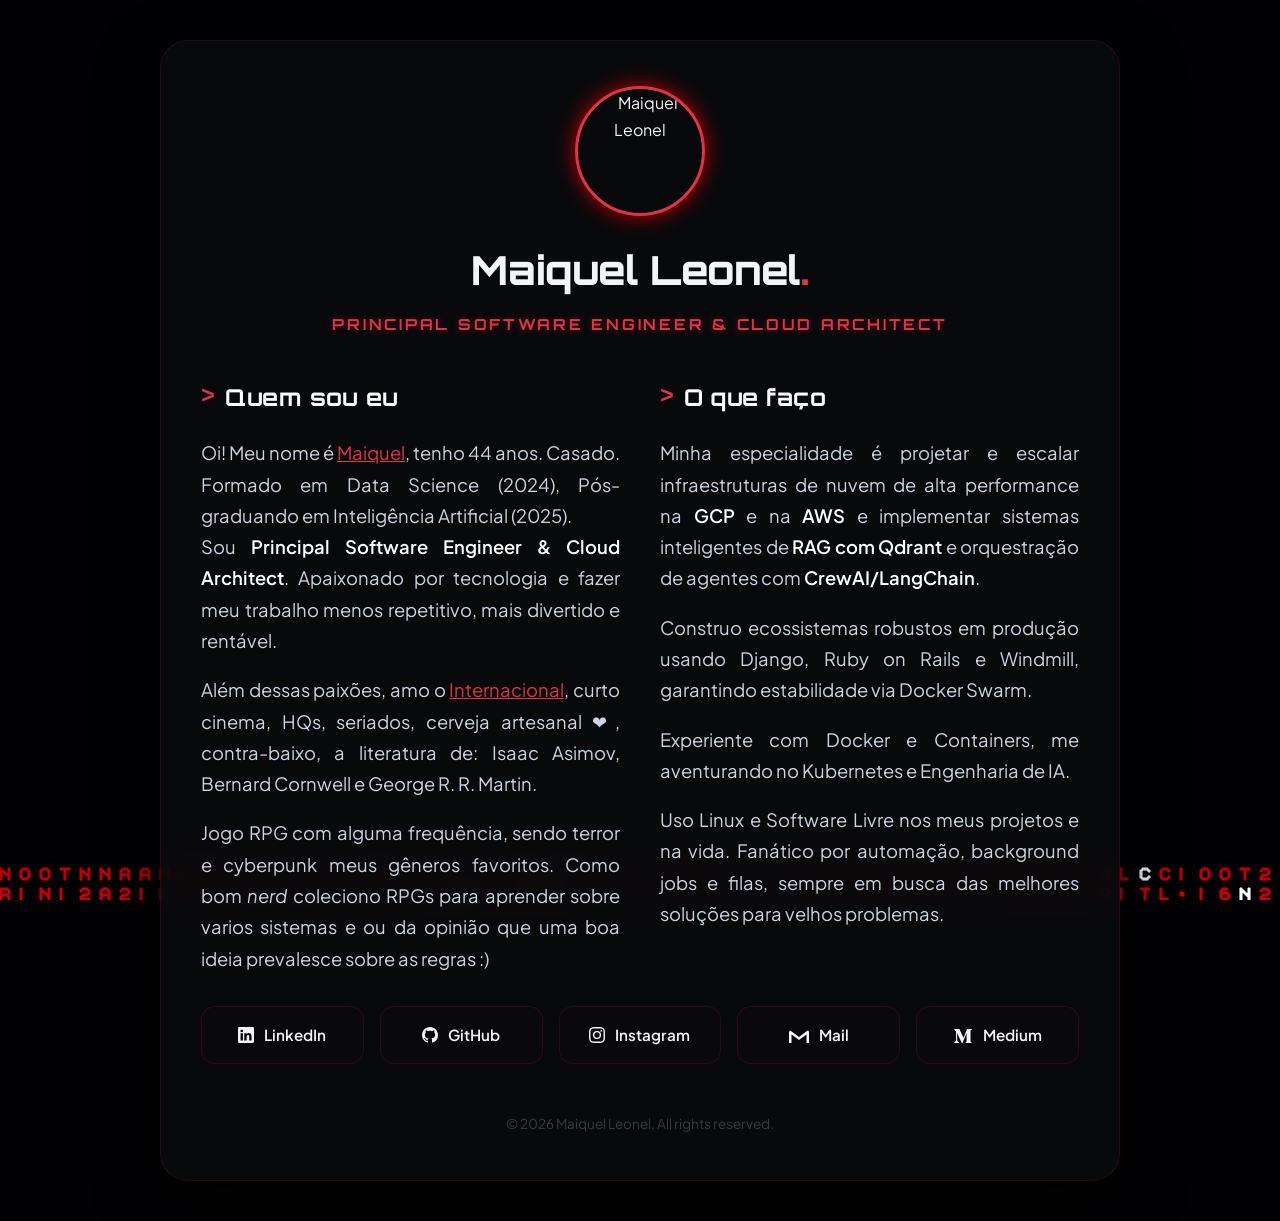
==== index.html @ c3e7a045 "fix mail link" ====
<!DOCTYPE html>
<html lang="pt-BR">
<head>
    <!-- Metatags e SEO Preservados -->
    <meta charset="UTF-8">
    <meta name="viewport" content="width=device-width, initial-scale=1.0">
    <meta name="description" content="Maiquel Leonel - Principal Software Engineer & Cloud Architect especializado em GCP, RAG, Qdrant e Sistemas Multiagentes.">
    <title>Maiquel Leonel | Principal Software Engineer & Cloud Architect</title>
    <!-- Google tag (gtag.js) -->
    <script
        async
        src="https://www.googletagmanager.com/gtag/js?id=G-4CQG5GQHGQ"
    ></script>
    <script>
        window.dataLayer = window.dataLayer || [];
        function gtag() {
            dataLayer.push(arguments);
        }
        gtag("js", new Date());
        gtag("config", "G-4CQG5GQHGQ");
    </script>
    <meta charset="UTF-8" />
    <meta http-equiv="X-UA-Compatible" content="ie=edge" />
    <meta http-equiv="cache-control" content="public, max-age=604800" />
    <meta meta-equiv="expires" content="Mon, 31 Dez 2019 23:50:01 GMT" />
    <meta name="viewport" content="width=device-width, initial-scale=1.0" />
    <meta name="msapplication-TileColor" content="#da532c" />
    <meta name="theme-color" content="#ffffff" />
    <meta name="Author" content="Maiquel Leonel" />
    <meta name="description" content="Engenharia de IA, Django, Python, Ruby on Rails, Postgres. Especializado em GCP, AWS, RAG, Qdrant e Sistemas Multiagentes" />
    <meta name="google-site-verification" content="jnc9hYXvS4KZFt-evHuY7a9IWyy79AT62lAK6qnXNYk" />
    <link rel="apple-touch-icon" href="apple-touch-icon-precomposed.png" />
    <link rel="icon" type="image/png" sizes="96x96" href="assets/favicon/android-chrome-96x96.png" />
    <link rel="icon" type="image/png" sizes="32x32" href="assets/favicon/favicon-32x32.png"/>
    <link rel="icon" type="image/png" sizes="16x16" href="assets/favicon/favicon-16x16.png" />
    <link rel="manifest" href="assets/favicon/site.webmanifest" />
    <link rel="mask-icon" href="assets/favicon/safari-pinned-tab.svg" color="#dd4433" />
    <title>Maiquel Leonel - Principal Engineer/Data scientist</title>
    <style>
        @import url('https://fonts.googleapis.com/css2?family=Bitcount+Prop+Single:wght@100..900&family=Orbitron:wght@400..900&family=Plus+Jakarta+Sans:ital,wght@0,200..800;1,200..800&display=swap');
        :root {
            --matrix-red: #dc3545;
            --matrix-red-glow: #C20103;
            --glass-bg: rgba(10, 11, 14, 0.85);
            --glass-border: rgba(225, 29, 72, 0.15);
            --text-primary: #f3f4f6;
            --text-secondary: #cbd5e1;
        }

        * {
            box-sizing: border-box;
            margin: 0;
            padding: 0;
        }

        body {
            background-color: #020204;
            color: var(--text-primary);
            font-family: 'Plus Jakarta Sans', sans-serif;
            line-height: 1.7;
            padding: 40px 20px;
            display: flex;
            justify-content: center;
            align-items: center;
            min-height: 100vh;
            overflow-x: hidden;
            position: relative;
        }

        #matrixCanvas {
            position: fixed;
            top: 0;
            left: 0;
            width: 100%;
            height: 100%;
            z-index: 1;
            pointer-events: none;
        }

        .profile-container {
            max-width: 960px;
            width: 100%;
            background: var(--glass-bg);
            backdrop-filter: blur(20px);
            -webkit-backdrop-filter: blur(20px);
            border: 1px solid var(--glass-border);
            padding: 45px 40px;
            border-radius: 28px;
            box-shadow: 0 24px 60px rgba(0, 0, 0, 0.7);
            z-index: 2;
            position: relative;
        }

        /* Cabeçalho do Perfil */
        .profile-header {
            display: flex;
            flex-direction: column;
            align-items: center;
            text-align: center;
            margin-bottom: 40px;
        }

        .profile-img {
            width: 130px;
            height: 130px;
            border-radius: 50%;
            object-fit: cover;
            border: 3px solid var(--matrix-red);
            box-shadow: 0 0 20px var(--matrix-red-glow);
            margin-bottom: 20px;
            transition: all 0.4s ease;
        }

        .profile-container:hover .profile-img {
            transform: scale(1.05);
            box-shadow: 0 0 30px var(--matrix-red);
        }

        h1 {
            font-family: 'Orbitron', sans-serif;
            font-size: 2.5rem;
            font-weight: 800;
            margin-bottom: 8px;
            letter-spacing: -0.01em;
        }

        h1::after {
            content: '.';
            color: var(--matrix-red);
        }

        a.text-danger { color: #dc3545;}
        a:hover { color: #C20103; }

        .subtitle {
            font-family: 'Orbitron', sans-serif;
            font-size: 0.95rem;
            color: var(--matrix-red);
            font-weight: 700;
            text-transform: uppercase;
            letter-spacing: 0.18em;
            text-shadow: 0 0 8px rgba(225, 29, 72, 0.4);
        }

        .content-grid {
            display: grid;
            grid-template-columns: 1fr 1fr;
            gap: 40px;
            margin-bottom: 20px;
        }

        .section-block {
            text-align: left;
        }

        h2 {
            font-family: 'Orbitron', sans-serif;
            font-size: 1.45rem;
            font-weight: 700;
            margin-bottom: 20px;
            color: #fff;
            display: flex;
            align-items: center;
            gap: 10px;
            letter-spacing: 0.02em;
        }

        h2::before {
            content: '>';
            color: var(--matrix-red);
            font-family: monospace;
            font-weight: bold;
        }

        .bio-text {
            color: var(--text-secondary);
            font-size: 1.15rem;
            text-align: justify;
            text-justify: inter-word;
            margin-bottom: 18px;
            font-weight: 400;
        }

        .bio-text:last-child {
            margin-bottom: 0;
        }

        .bio-text strong {
            color: #fff;
            font-weight: 600;
        }

        .links-container {
            display: flex;
            flex-wrap: wrap;
            gap: 16px;
            width: 100%;
            margin-top: 32px;
        }

        .link-card {
            display: flex;
            align-items: center;
            justify-content: center;
            gap: 10px;
            padding: 15px;
            background: rgba(10, 11, 14, 0.6);
            color: var(--text-primary);
            text-decoration: none;
            font-weight: 600;
            font-size: 0.95rem;
            border-radius: 14px;
            border: 1px solid var(--glass-border);
            transition: all 0.3s ease;
            flex: 1 1 calc(15% - 12px);
            max-width: calc(25% - 12px);
        }

        .link-card i {
            font-size: 1.1rem;
            transition: transform 0.2s ease;
        }

        .link-card:hover i {
            transform: scale(1.15);
        }

        .link-card:hover {
            border-color: var(--matrix-red);
            background: rgba(225, 29, 72, 0.08);
            box-shadow: 0 0 20px rgba(225, 29, 72, 0.2);
            transform: translateY(-2px);
        }

        footer {
            margin-top: 48px;
            font-size: 0.85rem;
            color: rgba(255, 255, 255, 0.2);
            text-align: center;
        }

        @media (max-width: 768px) {
            body {
                padding: 30px 15px;
            }
            .profile-container {
                padding: 35px 20px;
            }
            .content-grid {
                grid-template-columns: 1fr;
                gap: 30px;
            }
            h1 {
                font-size: 2rem;
            }
        }
    </style>
</head>
<body>

<canvas id="matrixCanvas"></canvas>

<div class="profile-container">

    <header class="profile-header">
        <img src="https://avatars2.githubusercontent.com/u/183268?s=140&v=4" alt="Maiquel Leonel" class="profile-img">
        <h1>Maiquel Leonel</h1>
        <div class="subtitle">Principal Software Engineer & Cloud Architect</div>
    </header>

    <!-- WRAPPER DAS DUAS COLUNAS -->
    <div class="content-grid">

        <!-- COLUNA 1: QUEM SOU EU -->
        <section class="section-block">
            <h2>Quem sou eu</h2>
            <p class="bio-text">
                Oi! Meu nome é
                <a href="http://www.linkedin.com/in/maiquelleonel" class="text-danger _linkedin" target="_blank">Maiquel</a>,
                tenho <span id="age"></span> anos. Casado. Formado em Data
                Science (2024), Pós-graduando em Inteligência Artificial
                (2025). <br />
                Sou <strong>Principal Software Engineer & Cloud Architect</strong>.
                Apaixonado por tecnologia e fazer meu trabalho menos repetitivo, mais divertido e rentável.
            </p>
            <p class="bio-text">Além dessas paixões, amo o
                <a href="http://www.internacional.com.br/" class="text-danger" target="_blank">Internacional</a>,
                curto cinema, HQs, seriados, cerveja artesanal &#10084;, contra-baixo, a literatura de: Isaac Asimov,
                Bernard Cornwell e George R. R. Martin.
            </p>
            <p class="bio-text">Jogo RPG com alguma frequência, sendo terror e cyberpunk meus gêneros favoritos.
                Como bom <em>nerd</em> coleciono RPGs para aprender sobre varios sistemas e ou da opinião que uma boa ideia prevalesce sobre as regras :)
            </p>
        </section>

        <!-- COLUNA 2: O QUE FAÇO -->
        <section class="section-block">
            <h2>O que faço</h2>
            <p class="bio-text">
                Minha especialidade é projetar e escalar infraestruturas de nuvem de alta performance
                na <strong>GCP</strong> e na <strong>AWS</strong> e implementar sistemas inteligentes
                de <strong>RAG com Qdrant</strong> e orquestração de agentes com <strong>CrewAI/LangChain</strong>.
            </p>
            <p class="bio-text">
                Construo ecossistemas robustos em produção usando Django, Ruby on Rails e Windmill,
                garantindo estabilidade via Docker Swarm.
            </p>
            <p class="bio-text">
                Experiente com Docker e Containers, me aventurando no
                Kubernetes e Engenharia de IA.
            </p>
            <p class="bio-text">
                Uso Linux e Software Livre nos meus projetos e na vida.
                Fanático por automação, background jobs e filas, sempre
                em busca das melhores soluções para velhos problemas.
            </p>
        </section>

    </div>

    <!-- Links de Contato -->
    <nav class="links-container">
        <a href="https://linkedin.com/in/maiquellonel" target="_blank" class="link-card">
            <svg xmlns="http://www.w3.org/2000/svg" width="16" height="16" fill="currentColor" class="bi bi-linkedin" viewBox="0 0 16 16">
              <path d="M0 1.146C0 .513.526 0 1.175 0h13.65C15.474 0 16 .513 16 1.146v13.708c0 .633-.526 1.146-1.175 1.146H1.175C.526 16 0 15.487 0 14.854zm4.943 12.248V6.169H2.542v7.225zm-1.2-8.212c.837 0 1.358-.554 1.358-1.248-.015-.709-.52-1.248-1.342-1.248S2.4 3.226 2.4 3.934c0 .694.521 1.248 1.327 1.248zm4.908 8.212V9.359c0-.216.016-.432.08-.586.173-.431.568-.878 1.232-.878.869 0 1.216.662 1.216 1.634v3.865h2.401V9.25c0-2.22-1.184-3.252-2.764-3.252-1.274 0-1.845.7-2.165 1.193v.025h-.016l.016-.025V6.169h-2.4c.03.678 0 7.225 0 7.225z"/>
            </svg> LinkedIn
        </a>
        <a href="https://github.com/maiquelleonel" target="_blank" class="link-card">
            <svg xmlns="http://www.w3.org/2000/svg" width="16" height="16" fill="currentColor" class="bi bi-github" viewBox="0 0 16 16">
              <path d="M8 0C3.58 0 0 3.58 0 8c0 3.54 2.29 6.53 5.47 7.59.4.07.55-.17.55-.38 0-.19-.01-.82-.01-1.49-2.01.37-2.53-.49-2.69-.94-.09-.23-.48-.94-.82-1.13-.28-.15-.68-.52-.01-.53.63-.01 1.08.58 1.23.82.72 1.21 1.87.87 2.33.66.07-.52.28-.87.51-1.07-1.78-.2-3.64-.89-3.64-3.95 0-.87.31-1.59.82-2.15-.08-.2-.36-1.02.08-2.12 0 0 .67-.21 2.2.82.64-.18 1.32-.27 2-.27s1.36.09 2 .27c1.53-1.04 2.2-.82 2.2-.82.44 1.1.16 1.92.08 2.12.51.56.82 1.27.82 2.15 0 3.07-1.87 3.75-3.65 3.95.29.25.54.73.54 1.48 0 1.07-.01 1.93-.01 2.2 0 .21.15.46.55.38A8.01 8.01 0 0 0 16 8c0-4.42-3.58-8-8-8"/>
            </svg> GitHub
        </a>
        <a href="https://instagram.com/__hagrid__" class="link-card">
            <svg xmlns="http://www.w3.org/2000/svg" width="16" height="16" fill="currentColor" class="bi bi-instagram" viewBox="0 0 16 16">
                <path d="M8 0C5.829 0 5.556.01 4.703.048 3.85.088 3.269.222 2.76.42a3.9 3.9 0 0 0-1.417.923A3.9 3.9 0 0 0 .42 2.76C.222 3.268.087 3.85.048 4.7.01 5.555 0 5.827 0 8.001c0 2.172.01 2.444.048 3.297.04.852.174 1.433.372 1.942.205.526.478.972.923 1.417.444.445.89.719 1.416.923.51.198 1.09.333 1.942.372C5.555 15.99 5.827 16 8 16s2.444-.01 3.298-.048c.851-.04 1.434-.174 1.943-.372a3.9 3.9 0 0 0 1.416-.923c.445-.445.718-.891.923-1.417.197-.509.332-1.09.372-1.942C15.99 10.445 16 10.173 16 8s-.01-2.445-.048-3.299c-.04-.851-.175-1.433-.372-1.941a3.9 3.9 0 0 0-.923-1.417A3.9 3.9 0 0 0 13.24.42c-.51-.198-1.092-.333-1.943-.372C10.443.01 10.172 0 7.998 0zm-.717 1.442h.718c2.136 0 2.389.007 3.232.046.78.035 1.204.166 1.486.275.373.145.64.319.92.599s.453.546.598.92c.11.281.24.705.275 1.485.039.843.047 1.096.047 3.231s-.008 2.389-.047 3.232c-.035.78-.166 1.203-.275 1.485a2.5 2.5 0 0 1-.599.919c-.28.28-.546.453-.92.598-.28.11-.704.24-1.485.276-.843.038-1.096.047-3.232.047s-2.39-.009-3.233-.047c-.78-.036-1.203-.166-1.485-.276a2.5 2.5 0 0 1-.92-.598 2.5 2.5 0 0 1-.6-.92c-.109-.281-.24-.705-.275-1.485-.038-.843-.046-1.096-.046-3.233s.008-2.388.046-3.231c.036-.78.166-1.204.276-1.486.145-.373.319-.64.599-.92s.546-.453.92-.598c.282-.11.705-.24 1.485-.276.738-.034 1.024-.044 2.515-.045zm4.988 1.328a.96.96 0 1 0 0 1.92.96.96 0 0 0 0-1.92m-4.27 1.122a4.109 4.109 0 1 0 0 8.217 4.109 4.109 0 0 0 0-8.217m0 1.441a2.667 2.667 0 1 1 0 5.334 2.667 2.667 0 0 1 0-5.334"/>
            </svg> Instagram
        </a>
        <a href="mailto:maiquel(at)maiquelleonel.com" class="link-card">
            <svg xmlns="http://www.w3.org/2000/svg" width="20" height="16" fill="currentColor" class="bi bi-envelope-fill" viewBox="0 0 24 16">
                <path d="M24 4.5v15c0 .85-.65 1.5-1.5 1.5H21V7.387l-9 6.463-9-6.463V21H1.5C.649 21 0 20.35 0 19.5v-15c0-.425.162-.8.431-1.068C.7 3.16 1.076 3 1.5 3H2l10 7.25L22 3h.5c.425 0 .8.162 1.069.432.27.268.431.643.431 1.068z" />
            </svg> Mail
        </a>
        <a href="https://medium.com/@maiquelleonel/" class="link-card">
            <svg xmlns="http://www.w3.org/2000/svg" width="20" height="16" fill="currentColor" class="bi bi-medium" viewBox="0 0 24 21">
                <path
                    d="M2.846 6.36c.03-.295-.083-.586-.303-.784l-2.24-2.7v-.403H7.26l5.378 11.795 4.728-11.795H24v.403l-1.917 1.837c-.165.126-.247.333-.213.538v13.5c-.034.204.048.41.213.537l1.87 1.837v.403h-9.41v-.403l1.937-1.882c.19-.19.19-.246.19-.538V7.794l-5.39 13.688h-.727L4.278 7.794v9.174c-.052.386.076.774.347 1.053l2.52 3.06v.402H0v-.403l2.52-3.06c.27-.278.39-.67.326-1.052V6.36z"
                />
            </svg> Medium
        </a>

        <!-- a href="#" class="link-card" class="link-card">
            <svg xmlns="http://www.w3.org/2000/svg" width="16" height="16" fill="currentColor" class="bi bi-whatsapp" viewBox="0 0 16 16">
            <path d="M13.601 2.326A7.85 7.85 0 0 0 7.994 0C3.627 0 .068 3.558.064 7.926c0 1.399.366 2.76 1.057 3.965L0 16l4.204-1.102a7.9 7.9 0 0 0 3.79.965h.004c4.368 0 7.926-3.558 7.93-7.93A7.9 7.9 0 0 0 13.6 2.326zM7.994 14.521a6.6 6.6 0 0 1-3.356-.92l-.24-.144-2.494.654.666-2.433-.156-.251a6.56 6.56 0 0 1-1.007-3.505c0-3.626 2.957-6.584 6.591-6.584a6.56 6.56 0 0 1 4.66 1.931 6.56 6.56 0 0 1 1.928 4.66c-.004 3.639-2.961 6.592-6.592 6.592m3.615-4.934c-.197-.099-1.17-.578-1.353-.646-.182-.065-.315-.099-.445.099-.133.197-.513.646-.627.775-.114.133-.232.148-.43.05-.197-.1-.836-.308-1.592-.985-.59-.525-.985-1.175-1.103-1.372-.114-.198-.011-.304.088-.403.087-.088.197-.232.296-.346.1-.114.133-.198.198-.33.065-.134.034-.248-.015-.347-.05-.099-.445-1.076-.612-1.47-.16-.389-.323-.335-.445-.34-.114-.007-.247-.007-.38-.007a.73.73 0 0 0-.529.247c-.182.198-.691.677-.691 1.654s.71 1.916.81 2.049c.098.133 1.394 2.132 3.383 2.992.47.205.84.326 1.129.418.475.152.904.129 1.246.08.38-.058 1.171-.48 1.338-.943.164-.464.164-.86.114-.943-.049-.084-.182-.133-.38-.232"/>
            </svg>
        </a -->
    </nav>

    <footer>
        © 2026 Maiquel Leonel. All rights reserved.
    </footer>
</div>
<script type="text/javascript">
    (function () {
        var a = document.getElementById("age"),
            b = new Date("1982-11-21"),
            n = new Date(),
            c_age = n.getFullYear() - b.getFullYear();
        a.innerText =
            n.getMonth() >= b.getMonth() && n.getDay() >= b.getDay()
                ? c_age
                : --c_age;
    })();
</script>
<script>
    const canvas = document.getElementById('matrixCanvas');
    const ctx = canvas.getContext('2d');

    function resize() {
        canvas.width = window.innerWidth;
        canvas.height = window.innerHeight;
    }
    window.addEventListener('resize', resize);
    resize();

    const matrixChars = "INTERNACIONAL·2006".split("")
    const fontSize = 20;
    const columns = Math.floor(canvas.width / fontSize);
    const rainDrops = Array(columns).fill(1);

    function drawMatrix() {
        ctx.fillStyle = "rgba(2, 2, 4, 0.05)";
        ctx.fillRect(0, 0, canvas.width, canvas.height);

        ctx.font = `bold ${fontSize}px 'Bitcount Prop Single', monospace` ;

        for (let i = 0; i < rainDrops.length; i++) {
            const char = matrixChars[Math.floor(Math.random() * matrixChars.length)];
            const x = i * fontSize;
            const y = rainDrops[i] * fontSize;

            if (Math.random() > 0.98) {
                ctx.fillStyle = "#fff";
            } else {
                ctx.fillStyle = "#C20103";
            }

            ctx.fillText(char, x, y);

            if (y > canvas.height && Math.random() > 0.975) {
                rainDrops[i] = 0;
            }
            rainDrops[i]++;
        }
    }

    setInterval(drawMatrix, 30);
</script>
</body>
</html>
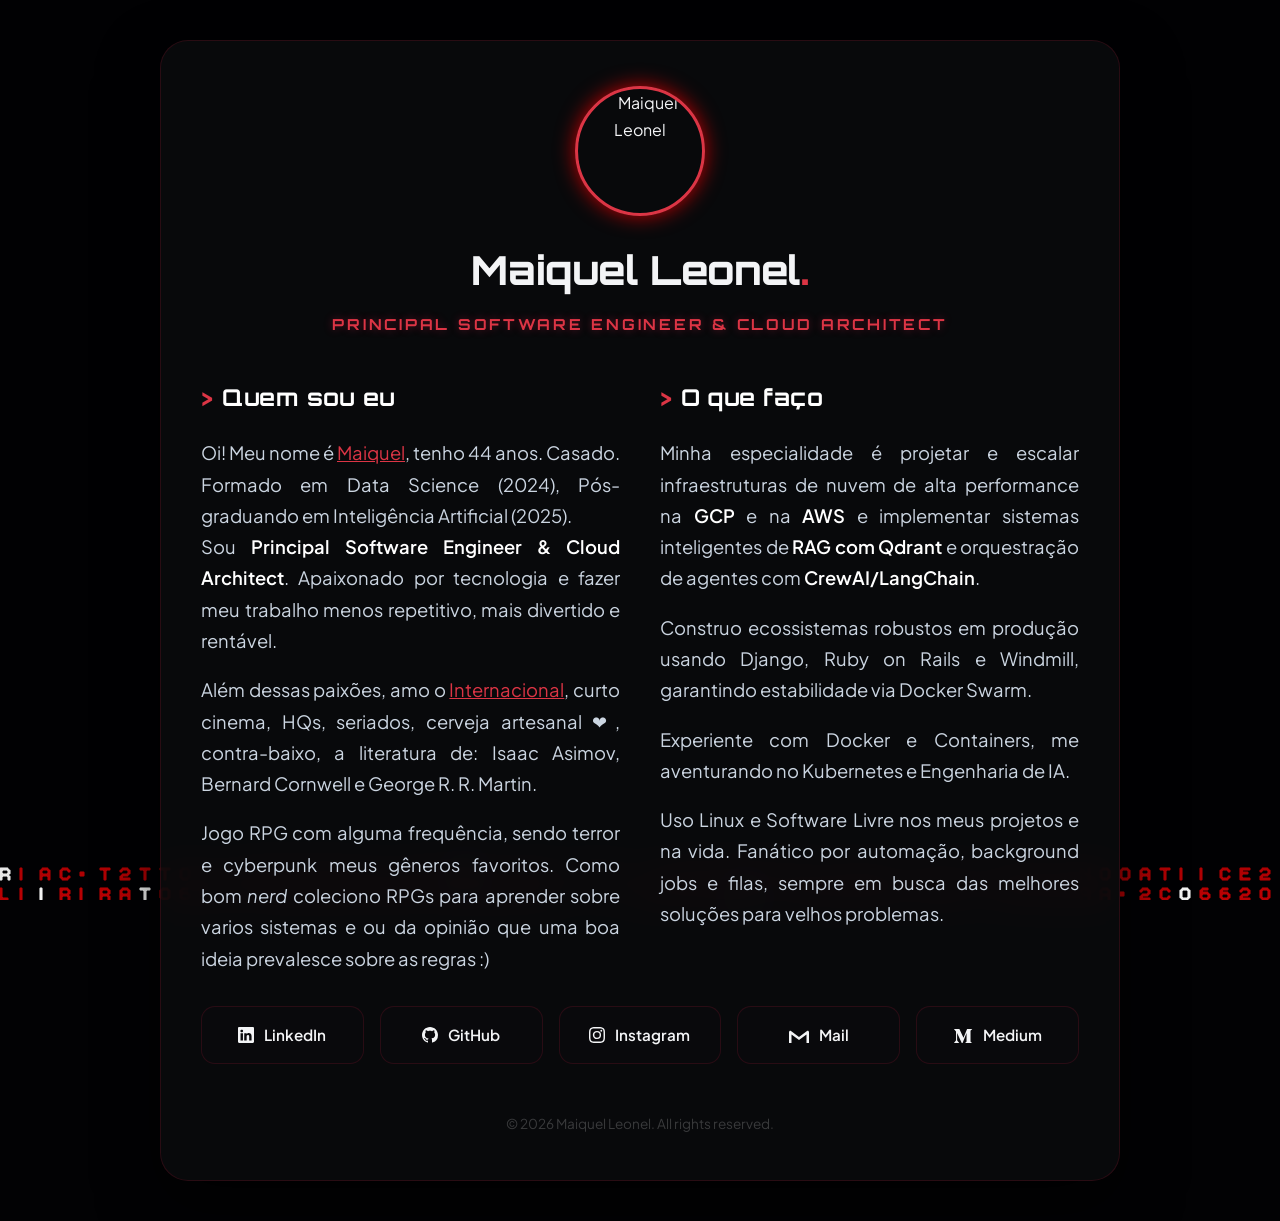
==== commit 4baf81e5: "fix links on mobile" ====
--- a/index.html
+++ b/index.html
@@ -168,7 +168,7 @@
         h2::before {
             content: '>';
             color: var(--matrix-red);
-            font-family: monospace;
+            font-family: 'Orbitron', monospace;
             font-weight: bold;
         }
 
@@ -254,6 +254,17 @@
                 font-size: 2rem;
             }
         }
+
+        @media (max-width: 600px) {
+            .link-card span {
+                display: none;
+            }
+
+            .link-card {
+                padding: 14px;
+                font-size: 1.4rem;
+            }
+        }
     </style>
 </head>
 <body>
@@ -323,29 +334,29 @@
         <a href="https://linkedin.com/in/maiquellonel" target="_blank" class="link-card">
             <svg xmlns="http://www.w3.org/2000/svg" width="16" height="16" fill="currentColor" class="bi bi-linkedin" viewBox="0 0 16 16">
               <path d="M0 1.146C0 .513.526 0 1.175 0h13.65C15.474 0 16 .513 16 1.146v13.708c0 .633-.526 1.146-1.175 1.146H1.175C.526 16 0 15.487 0 14.854zm4.943 12.248V6.169H2.542v7.225zm-1.2-8.212c.837 0 1.358-.554 1.358-1.248-.015-.709-.52-1.248-1.342-1.248S2.4 3.226 2.4 3.934c0 .694.521 1.248 1.327 1.248zm4.908 8.212V9.359c0-.216.016-.432.08-.586.173-.431.568-.878 1.232-.878.869 0 1.216.662 1.216 1.634v3.865h2.401V9.25c0-2.22-1.184-3.252-2.764-3.252-1.274 0-1.845.7-2.165 1.193v.025h-.016l.016-.025V6.169h-2.4c.03.678 0 7.225 0 7.225z"/>
-            </svg> LinkedIn
+            </svg><span>LinkedIn</span>
         </a>
         <a href="https://github.com/maiquelleonel" target="_blank" class="link-card">
             <svg xmlns="http://www.w3.org/2000/svg" width="16" height="16" fill="currentColor" class="bi bi-github" viewBox="0 0 16 16">
               <path d="M8 0C3.58 0 0 3.58 0 8c0 3.54 2.29 6.53 5.47 7.59.4.07.55-.17.55-.38 0-.19-.01-.82-.01-1.49-2.01.37-2.53-.49-2.69-.94-.09-.23-.48-.94-.82-1.13-.28-.15-.68-.52-.01-.53.63-.01 1.08.58 1.23.82.72 1.21 1.87.87 2.33.66.07-.52.28-.87.51-1.07-1.78-.2-3.64-.89-3.64-3.95 0-.87.31-1.59.82-2.15-.08-.2-.36-1.02.08-2.12 0 0 .67-.21 2.2.82.64-.18 1.32-.27 2-.27s1.36.09 2 .27c1.53-1.04 2.2-.82 2.2-.82.44 1.1.16 1.92.08 2.12.51.56.82 1.27.82 2.15 0 3.07-1.87 3.75-3.65 3.95.29.25.54.73.54 1.48 0 1.07-.01 1.93-.01 2.2 0 .21.15.46.55.38A8.01 8.01 0 0 0 16 8c0-4.42-3.58-8-8-8"/>
-            </svg> GitHub
+            </svg><span>GitHub</span>
         </a>
         <a href="https://instagram.com/__hagrid__" class="link-card">
             <svg xmlns="http://www.w3.org/2000/svg" width="16" height="16" fill="currentColor" class="bi bi-instagram" viewBox="0 0 16 16">
                 <path d="M8 0C5.829 0 5.556.01 4.703.048 3.85.088 3.269.222 2.76.42a3.9 3.9 0 0 0-1.417.923A3.9 3.9 0 0 0 .42 2.76C.222 3.268.087 3.85.048 4.7.01 5.555 0 5.827 0 8.001c0 2.172.01 2.444.048 3.297.04.852.174 1.433.372 1.942.205.526.478.972.923 1.417.444.445.89.719 1.416.923.51.198 1.09.333 1.942.372C5.555 15.99 5.827 16 8 16s2.444-.01 3.298-.048c.851-.04 1.434-.174 1.943-.372a3.9 3.9 0 0 0 1.416-.923c.445-.445.718-.891.923-1.417.197-.509.332-1.09.372-1.942C15.99 10.445 16 10.173 16 8s-.01-2.445-.048-3.299c-.04-.851-.175-1.433-.372-1.941a3.9 3.9 0 0 0-.923-1.417A3.9 3.9 0 0 0 13.24.42c-.51-.198-1.092-.333-1.943-.372C10.443.01 10.172 0 7.998 0zm-.717 1.442h.718c2.136 0 2.389.007 3.232.046.78.035 1.204.166 1.486.275.373.145.64.319.92.599s.453.546.598.92c.11.281.24.705.275 1.485.039.843.047 1.096.047 3.231s-.008 2.389-.047 3.232c-.035.78-.166 1.203-.275 1.485a2.5 2.5 0 0 1-.599.919c-.28.28-.546.453-.92.598-.28.11-.704.24-1.485.276-.843.038-1.096.047-3.232.047s-2.39-.009-3.233-.047c-.78-.036-1.203-.166-1.485-.276a2.5 2.5 0 0 1-.92-.598 2.5 2.5 0 0 1-.6-.92c-.109-.281-.24-.705-.275-1.485-.038-.843-.046-1.096-.046-3.233s.008-2.388.046-3.231c.036-.78.166-1.204.276-1.486.145-.373.319-.64.599-.92s.546-.453.92-.598c.282-.11.705-.24 1.485-.276.738-.034 1.024-.044 2.515-.045zm4.988 1.328a.96.96 0 1 0 0 1.92.96.96 0 0 0 0-1.92m-4.27 1.122a4.109 4.109 0 1 0 0 8.217 4.109 4.109 0 0 0 0-8.217m0 1.441a2.667 2.667 0 1 1 0 5.334 2.667 2.667 0 0 1 0-5.334"/>
-            </svg> Instagram
+            </svg><span>Instagram</span>
         </a>
         <a href="mailto:maiquel(at)maiquelleonel.com" class="link-card">
             <svg xmlns="http://www.w3.org/2000/svg" width="20" height="16" fill="currentColor" class="bi bi-envelope-fill" viewBox="0 0 24 16">
                 <path d="M24 4.5v15c0 .85-.65 1.5-1.5 1.5H21V7.387l-9 6.463-9-6.463V21H1.5C.649 21 0 20.35 0 19.5v-15c0-.425.162-.8.431-1.068C.7 3.16 1.076 3 1.5 3H2l10 7.25L22 3h.5c.425 0 .8.162 1.069.432.27.268.431.643.431 1.068z" />
-            </svg> Mail
+            </svg><span>Mail</span>
         </a>
         <a href="https://medium.com/@maiquelleonel/" class="link-card">
             <svg xmlns="http://www.w3.org/2000/svg" width="20" height="16" fill="currentColor" class="bi bi-medium" viewBox="0 0 24 21">
                 <path
                     d="M2.846 6.36c.03-.295-.083-.586-.303-.784l-2.24-2.7v-.403H7.26l5.378 11.795 4.728-11.795H24v.403l-1.917 1.837c-.165.126-.247.333-.213.538v13.5c-.034.204.048.41.213.537l1.87 1.837v.403h-9.41v-.403l1.937-1.882c.19-.19.19-.246.19-.538V7.794l-5.39 13.688h-.727L4.278 7.794v9.174c-.052.386.076.774.347 1.053l2.52 3.06v.402H0v-.403l2.52-3.06c.27-.278.39-.67.326-1.052V6.36z"
                 />
-            </svg> Medium
+            </svg><span>Medium</span>
         </a>
 
         <!-- a href="#" class="link-card" class="link-card">
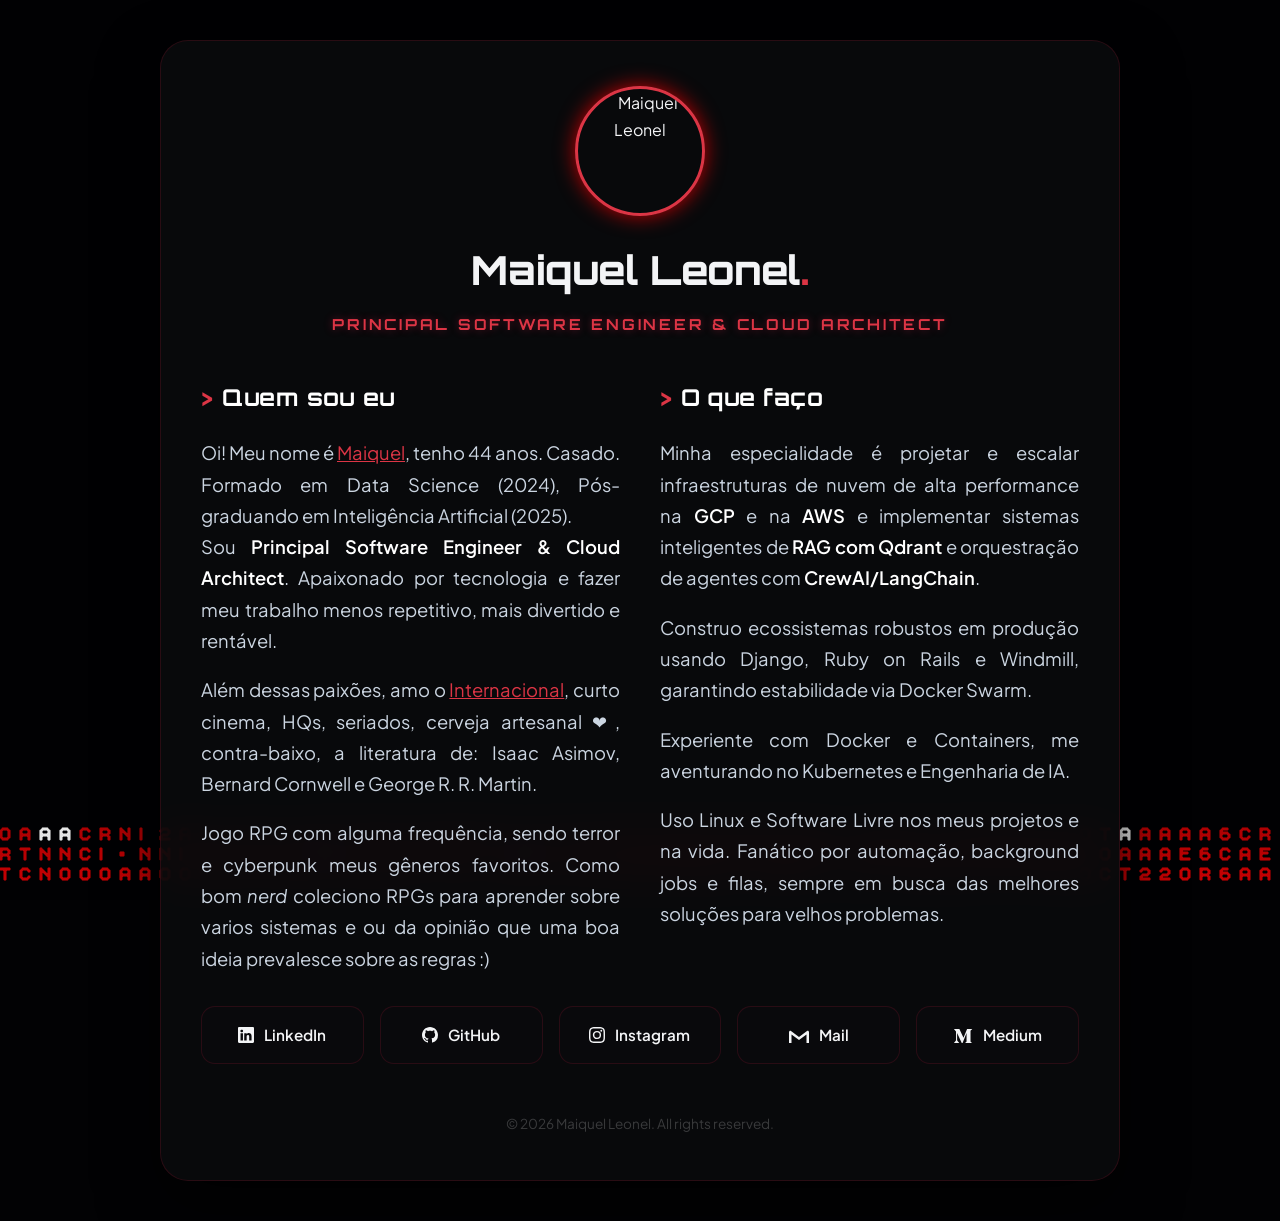
==== commit 762c1d29: "fiz email and remove comments" ====
--- a/index.html
+++ b/index.html
@@ -346,7 +346,7 @@
                 <path d="M8 0C5.829 0 5.556.01 4.703.048 3.85.088 3.269.222 2.76.42a3.9 3.9 0 0 0-1.417.923A3.9 3.9 0 0 0 .42 2.76C.222 3.268.087 3.85.048 4.7.01 5.555 0 5.827 0 8.001c0 2.172.01 2.444.048 3.297.04.852.174 1.433.372 1.942.205.526.478.972.923 1.417.444.445.89.719 1.416.923.51.198 1.09.333 1.942.372C5.555 15.99 5.827 16 8 16s2.444-.01 3.298-.048c.851-.04 1.434-.174 1.943-.372a3.9 3.9 0 0 0 1.416-.923c.445-.445.718-.891.923-1.417.197-.509.332-1.09.372-1.942C15.99 10.445 16 10.173 16 8s-.01-2.445-.048-3.299c-.04-.851-.175-1.433-.372-1.941a3.9 3.9 0 0 0-.923-1.417A3.9 3.9 0 0 0 13.24.42c-.51-.198-1.092-.333-1.943-.372C10.443.01 10.172 0 7.998 0zm-.717 1.442h.718c2.136 0 2.389.007 3.232.046.78.035 1.204.166 1.486.275.373.145.64.319.92.599s.453.546.598.92c.11.281.24.705.275 1.485.039.843.047 1.096.047 3.231s-.008 2.389-.047 3.232c-.035.78-.166 1.203-.275 1.485a2.5 2.5 0 0 1-.599.919c-.28.28-.546.453-.92.598-.28.11-.704.24-1.485.276-.843.038-1.096.047-3.232.047s-2.39-.009-3.233-.047c-.78-.036-1.203-.166-1.485-.276a2.5 2.5 0 0 1-.92-.598 2.5 2.5 0 0 1-.6-.92c-.109-.281-.24-.705-.275-1.485-.038-.843-.046-1.096-.046-3.233s.008-2.388.046-3.231c.036-.78.166-1.204.276-1.486.145-.373.319-.64.599-.92s.546-.453.92-.598c.282-.11.705-.24 1.485-.276.738-.034 1.024-.044 2.515-.045zm4.988 1.328a.96.96 0 1 0 0 1.92.96.96 0 0 0 0-1.92m-4.27 1.122a4.109 4.109 0 1 0 0 8.217 4.109 4.109 0 0 0 0-8.217m0 1.441a2.667 2.667 0 1 1 0 5.334 2.667 2.667 0 0 1 0-5.334"/>
             </svg><span>Instagram</span>
         </a>
-        <a href="mailto:maiquel(at)maiquelleonel.com" class="link-card">
+        <a href="mailto:maiquel(at)maiquelleonel.com.br" class="link-card">
             <svg xmlns="http://www.w3.org/2000/svg" width="20" height="16" fill="currentColor" class="bi bi-envelope-fill" viewBox="0 0 24 16">
                 <path d="M24 4.5v15c0 .85-.65 1.5-1.5 1.5H21V7.387l-9 6.463-9-6.463V21H1.5C.649 21 0 20.35 0 19.5v-15c0-.425.162-.8.431-1.068C.7 3.16 1.076 3 1.5 3H2l10 7.25L22 3h.5c.425 0 .8.162 1.069.432.27.268.431.643.431 1.068z" />
             </svg><span>Mail</span>
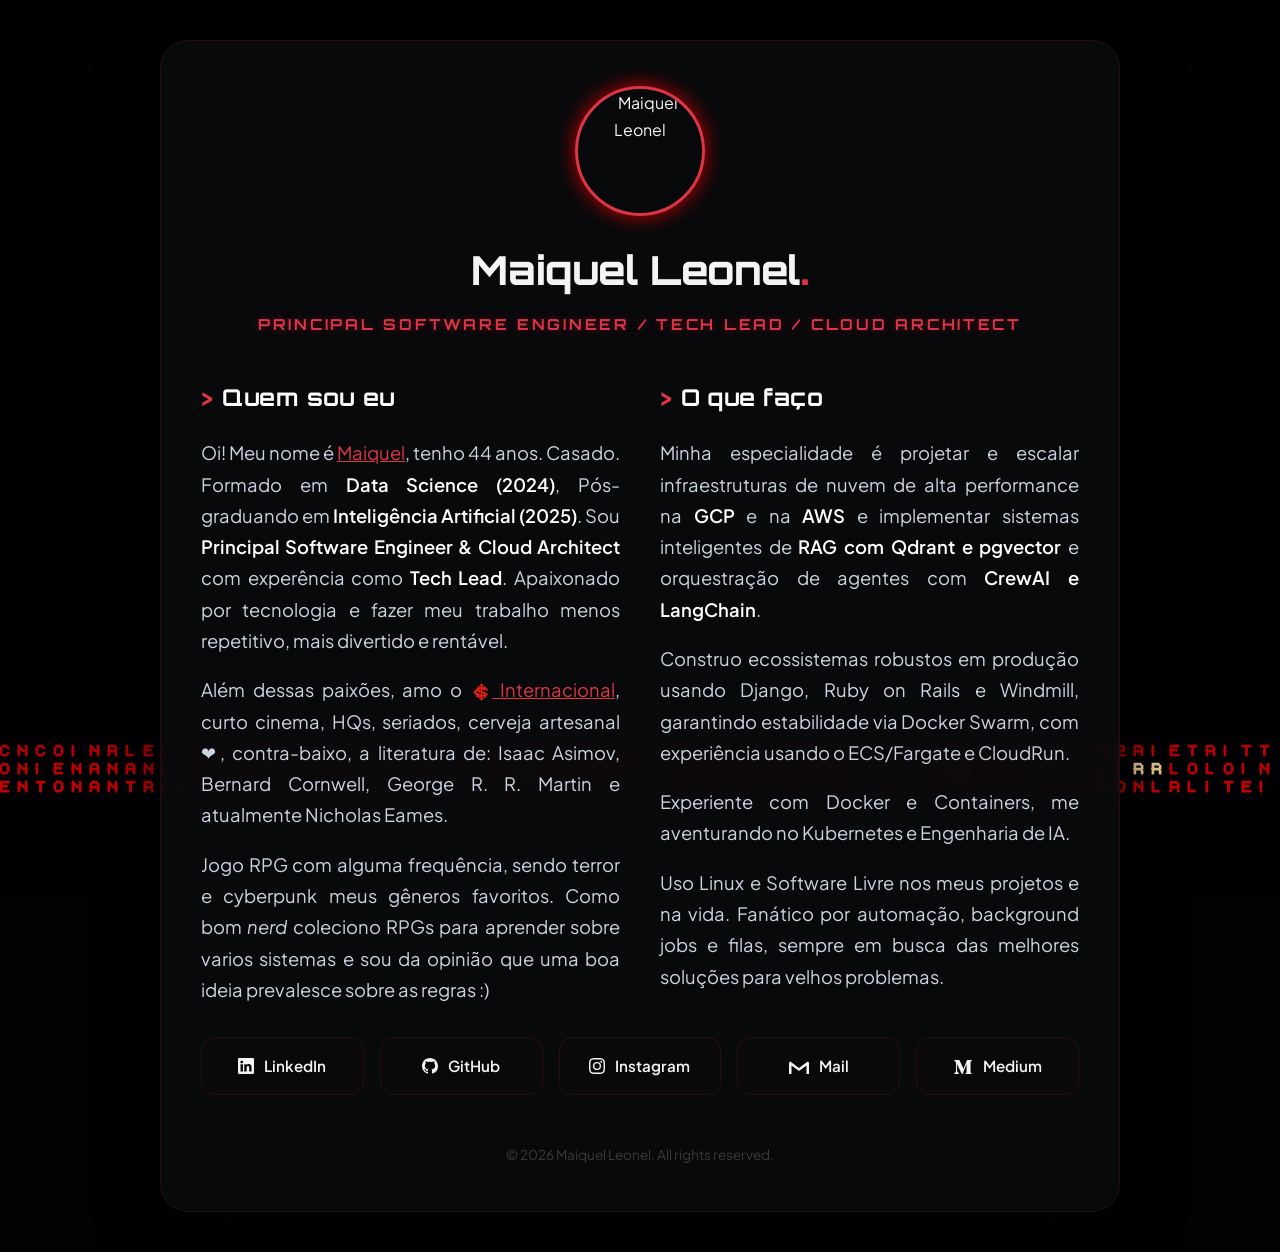
==== commit f718e289: "small fixes" ====
--- a/index.html
+++ b/index.html
@@ -1,11 +1,6 @@
 <!DOCTYPE html>
 <html lang="pt-BR">
 <head>
-    <!-- Metatags e SEO Preservados -->
-    <meta charset="UTF-8">
-    <meta name="viewport" content="width=device-width, initial-scale=1.0">
-    <meta name="description" content="Maiquel Leonel - Principal Software Engineer & Cloud Architect especializado em GCP, RAG, Qdrant e Sistemas Multiagentes.">
-    <title>Maiquel Leonel | Principal Software Engineer & Cloud Architect</title>
     <!-- Google tag (gtag.js) -->
     <script
         async
@@ -27,7 +22,7 @@
     <meta name="msapplication-TileColor" content="#da532c" />
     <meta name="theme-color" content="#ffffff" />
     <meta name="Author" content="Maiquel Leonel" />
-    <meta name="description" content="Engenharia de IA, Django, Python, Ruby on Rails, Postgres. Especializado em GCP, AWS, RAG, Qdrant e Sistemas Multiagentes" />
+    <meta name="description" content="Engenharia de IA, Tech Lead, Django, Python, Ruby on Rails, Postgres. Especializado em GCP, AWS, RAG, Qdrant, pgvector, cloudrun, e Sistemas Multiagentes" />
     <meta name="google-site-verification" content="jnc9hYXvS4KZFt-evHuY7a9IWyy79AT62lAK6qnXNYk" />
     <link rel="apple-touch-icon" href="apple-touch-icon-precomposed.png" />
     <link rel="icon" type="image/png" sizes="96x96" href="assets/favicon/android-chrome-96x96.png" />
@@ -35,237 +30,14 @@
     <link rel="icon" type="image/png" sizes="16x16" href="assets/favicon/favicon-16x16.png" />
     <link rel="manifest" href="assets/favicon/site.webmanifest" />
     <link rel="mask-icon" href="assets/favicon/safari-pinned-tab.svg" color="#dd4433" />
-    <title>Maiquel Leonel - Principal Engineer/Data scientist</title>
-    <style>
-        @import url('https://fonts.googleapis.com/css2?family=Bitcount+Prop+Single:wght@100..900&family=Orbitron:wght@400..900&family=Plus+Jakarta+Sans:ital,wght@0,200..800;1,200..800&display=swap');
-        :root {
-            --matrix-red: #dc3545;
-            --matrix-red-glow: #C20103;
-            --glass-bg: rgba(10, 11, 14, 0.85);
-            --glass-border: rgba(225, 29, 72, 0.15);
-            --text-primary: #f3f4f6;
-            --text-secondary: #cbd5e1;
-        }
-
-        * {
-            box-sizing: border-box;
-            margin: 0;
-            padding: 0;
-        }
-
-        body {
-            background-color: #020204;
-            color: var(--text-primary);
-            font-family: 'Plus Jakarta Sans', sans-serif;
-            line-height: 1.7;
-            padding: 40px 20px;
-            display: flex;
-            justify-content: center;
-            align-items: center;
-            min-height: 100vh;
-            overflow-x: hidden;
-            position: relative;
-        }
-
-        #matrixCanvas {
-            position: fixed;
-            top: 0;
-            left: 0;
-            width: 100%;
-            height: 100%;
-            z-index: 1;
-            pointer-events: none;
-        }
-
-        .profile-container {
-            max-width: 960px;
-            width: 100%;
-            background: var(--glass-bg);
-            backdrop-filter: blur(20px);
-            -webkit-backdrop-filter: blur(20px);
-            border: 1px solid var(--glass-border);
-            padding: 45px 40px;
-            border-radius: 28px;
-            box-shadow: 0 24px 60px rgba(0, 0, 0, 0.7);
-            z-index: 2;
-            position: relative;
-        }
-
-        /* Cabeçalho do Perfil */
-        .profile-header {
-            display: flex;
-            flex-direction: column;
-            align-items: center;
-            text-align: center;
-            margin-bottom: 40px;
-        }
-
-        .profile-img {
-            width: 130px;
-            height: 130px;
-            border-radius: 50%;
-            object-fit: cover;
-            border: 3px solid var(--matrix-red);
-            box-shadow: 0 0 20px var(--matrix-red-glow);
-            margin-bottom: 20px;
-            transition: all 0.4s ease;
-        }
-
-        .profile-container:hover .profile-img {
-            transform: scale(1.05);
-            box-shadow: 0 0 30px var(--matrix-red);
-        }
-
-        h1 {
-            font-family: 'Orbitron', sans-serif;
-            font-size: 2.5rem;
-            font-weight: 800;
-            margin-bottom: 8px;
-            letter-spacing: -0.01em;
-        }
-
-        h1::after {
-            content: '.';
-            color: var(--matrix-red);
-        }
-
-        a.text-danger { color: #dc3545;}
-        a:hover { color: #C20103; }
-
-        .subtitle {
-            font-family: 'Orbitron', sans-serif;
-            font-size: 0.95rem;
-            color: var(--matrix-red);
-            font-weight: 700;
-            text-transform: uppercase;
-            letter-spacing: 0.18em;
-            text-shadow: 0 0 8px rgba(225, 29, 72, 0.4);
-        }
-
-        .content-grid {
-            display: grid;
-            grid-template-columns: 1fr 1fr;
-            gap: 40px;
-            margin-bottom: 20px;
-        }
-
-        .section-block {
-            text-align: left;
-        }
-
-        h2 {
-            font-family: 'Orbitron', sans-serif;
-            font-size: 1.45rem;
-            font-weight: 700;
-            margin-bottom: 20px;
-            color: #fff;
-            display: flex;
-            align-items: center;
-            gap: 10px;
-            letter-spacing: 0.02em;
-        }
-
-        h2::before {
-            content: '>';
-            color: var(--matrix-red);
-            font-family: 'Orbitron', monospace;
-            font-weight: bold;
-        }
-
-        .bio-text {
-            color: var(--text-secondary);
-            font-size: 1.15rem;
-            text-align: justify;
-            text-justify: inter-word;
-            margin-bottom: 18px;
-            font-weight: 400;
-        }
-
-        .bio-text:last-child {
-            margin-bottom: 0;
-        }
-
-        .bio-text strong {
-            color: #fff;
-            font-weight: 600;
-        }
-
-        .links-container {
-            display: flex;
-            flex-wrap: wrap;
-            gap: 16px;
-            width: 100%;
-            margin-top: 32px;
-        }
-
-        .link-card {
-            display: flex;
-            align-items: center;
-            justify-content: center;
-            gap: 10px;
-            padding: 15px;
-            background: rgba(10, 11, 14, 0.6);
-            color: var(--text-primary);
-            text-decoration: none;
-            font-weight: 600;
-            font-size: 0.95rem;
-            border-radius: 14px;
-            border: 1px solid var(--glass-border);
-            transition: all 0.3s ease;
-            flex: 1 1 calc(15% - 12px);
-            max-width: calc(25% - 12px);
-        }
-
-        .link-card i {
-            font-size: 1.1rem;
-            transition: transform 0.2s ease;
-        }
-
-        .link-card:hover i {
-            transform: scale(1.15);
-        }
-
-        .link-card:hover {
-            border-color: var(--matrix-red);
-            background: rgba(225, 29, 72, 0.08);
-            box-shadow: 0 0 20px rgba(225, 29, 72, 0.2);
-            transform: translateY(-2px);
-        }
-
-        footer {
-            margin-top: 48px;
-            font-size: 0.85rem;
-            color: rgba(255, 255, 255, 0.2);
-            text-align: center;
-        }
-
-        @media (max-width: 768px) {
-            body {
-                padding: 30px 15px;
-            }
-            .profile-container {
-                padding: 35px 20px;
-            }
-            .content-grid {
-                grid-template-columns: 1fr;
-                gap: 30px;
-            }
-            h1 {
-                font-size: 2rem;
-            }
-        }
-
-        @media (max-width: 600px) {
-            .link-card span {
-                display: none;
-            }
-
-            .link-card {
-                padding: 14px;
-                font-size: 1.4rem;
-            }
-        }
-    </style>
+    <link
+        type="text/css"
+        rel="stylesheet"
+        media="none"
+        href="assets/style.css"
+        onload="if(media!='all')media='all'"
+    />
+    <title>Maiquel Leonel - Principal Engineer / Tech Lead / Cloud Architect</title>
 </head>
 <body>
 
@@ -276,7 +48,7 @@
     <header class="profile-header">
         <img src="https://avatars2.githubusercontent.com/u/183268?s=140&v=4" alt="Maiquel Leonel" class="profile-img">
         <h1>Maiquel Leonel</h1>
-        <div class="subtitle">Principal Software Engineer & Cloud Architect</div>
+        <div class="subtitle">Principal Software Engineer / Tech Lead / Cloud Architect</div>
     </header>
 
     <!-- WRAPPER DAS DUAS COLUNAS -->
@@ -288,19 +60,19 @@
             <p class="bio-text">
                 Oi! Meu nome é
                 <a href="http://www.linkedin.com/in/maiquelleonel" class="text-danger _linkedin" target="_blank">Maiquel</a>,
-                tenho <span id="age"></span> anos. Casado. Formado em Data
-                Science (2024), Pós-graduando em Inteligência Artificial
-                (2025). <br />
-                Sou <strong>Principal Software Engineer & Cloud Architect</strong>.
+                tenho <span id="age"></span> anos. Casado. Formado em <strong>Data
+                Science (2024)</strong>, Pós-graduando em <strong>Inteligência Artificial
+                (2025)</strong>. Sou <strong>Principal Software Engineer & Cloud Architect</strong> com experência como <strong>Tech Lead</strong>.
                 Apaixonado por tecnologia e fazer meu trabalho menos repetitivo, mais divertido e rentável.
             </p>
             <p class="bio-text">Além dessas paixões, amo o
-                <a href="http://www.internacional.com.br/" class="text-danger" target="_blank">Internacional</a>,
+                <a href="https://www.internacional.com.br/" class="text-danger" target="_blank">
+                    <i class="bi bi-inter"></i> Internacional</a>,
                 curto cinema, HQs, seriados, cerveja artesanal &#10084;, contra-baixo, a literatura de: Isaac Asimov,
-                Bernard Cornwell e George R. R. Martin.
+                Bernard Cornwell, George R. R. Martin e atualmente Nicholas Eames.
             </p>
             <p class="bio-text">Jogo RPG com alguma frequência, sendo terror e cyberpunk meus gêneros favoritos.
-                Como bom <em>nerd</em> coleciono RPGs para aprender sobre varios sistemas e ou da opinião que uma boa ideia prevalesce sobre as regras :)
+                Como bom <em>nerd</em> coleciono RPGs para aprender sobre varios sistemas e sou da opinião que uma boa ideia prevalesce sobre as regras :)
             </p>
         </section>
 
@@ -310,11 +82,11 @@
             <p class="bio-text">
                 Minha especialidade é projetar e escalar infraestruturas de nuvem de alta performance
                 na <strong>GCP</strong> e na <strong>AWS</strong> e implementar sistemas inteligentes
-                de <strong>RAG com Qdrant</strong> e orquestração de agentes com <strong>CrewAI/LangChain</strong>.
+                de <strong>RAG com Qdrant e pgvector</strong> e orquestração de agentes com <strong>CrewAI e LangChain</strong>.
             </p>
             <p class="bio-text">
                 Construo ecossistemas robustos em produção usando Django, Ruby on Rails e Windmill,
-                garantindo estabilidade via Docker Swarm.
+                garantindo estabilidade via Docker Swarm, com experiência usando o ECS/Fargate e CloudRun.
             </p>
             <p class="bio-text">
                 Experiente com Docker e Containers, me aventurando no
@@ -346,7 +118,7 @@
                 <path d="M8 0C5.829 0 5.556.01 4.703.048 3.85.088 3.269.222 2.76.42a3.9 3.9 0 0 0-1.417.923A3.9 3.9 0 0 0 .42 2.76C.222 3.268.087 3.85.048 4.7.01 5.555 0 5.827 0 8.001c0 2.172.01 2.444.048 3.297.04.852.174 1.433.372 1.942.205.526.478.972.923 1.417.444.445.89.719 1.416.923.51.198 1.09.333 1.942.372C5.555 15.99 5.827 16 8 16s2.444-.01 3.298-.048c.851-.04 1.434-.174 1.943-.372a3.9 3.9 0 0 0 1.416-.923c.445-.445.718-.891.923-1.417.197-.509.332-1.09.372-1.942C15.99 10.445 16 10.173 16 8s-.01-2.445-.048-3.299c-.04-.851-.175-1.433-.372-1.941a3.9 3.9 0 0 0-.923-1.417A3.9 3.9 0 0 0 13.24.42c-.51-.198-1.092-.333-1.943-.372C10.443.01 10.172 0 7.998 0zm-.717 1.442h.718c2.136 0 2.389.007 3.232.046.78.035 1.204.166 1.486.275.373.145.64.319.92.599s.453.546.598.92c.11.281.24.705.275 1.485.039.843.047 1.096.047 3.231s-.008 2.389-.047 3.232c-.035.78-.166 1.203-.275 1.485a2.5 2.5 0 0 1-.599.919c-.28.28-.546.453-.92.598-.28.11-.704.24-1.485.276-.843.038-1.096.047-3.232.047s-2.39-.009-3.233-.047c-.78-.036-1.203-.166-1.485-.276a2.5 2.5 0 0 1-.92-.598 2.5 2.5 0 0 1-.6-.92c-.109-.281-.24-.705-.275-1.485-.038-.843-.046-1.096-.046-3.233s.008-2.388.046-3.231c.036-.78.166-1.204.276-1.486.145-.373.319-.64.599-.92s.546-.453.92-.598c.282-.11.705-.24 1.485-.276.738-.034 1.024-.044 2.515-.045zm4.988 1.328a.96.96 0 1 0 0 1.92.96.96 0 0 0 0-1.92m-4.27 1.122a4.109 4.109 0 1 0 0 8.217 4.109 4.109 0 0 0 0-8.217m0 1.441a2.667 2.667 0 1 1 0 5.334 2.667 2.667 0 0 1 0-5.334"/>
             </svg><span>Instagram</span>
         </a>
-        <a href="mailto:maiquel(at)maiquelleonel.com.br" class="link-card">
+        <a href="mailto:maiquel (at) maiquelleonel.com.br" class="link-card">
             <svg xmlns="http://www.w3.org/2000/svg" width="20" height="16" fill="currentColor" class="bi bi-envelope-fill" viewBox="0 0 24 16">
                 <path d="M24 4.5v15c0 .85-.65 1.5-1.5 1.5H21V7.387l-9 6.463-9-6.463V21H1.5C.649 21 0 20.35 0 19.5v-15c0-.425.162-.8.431-1.068C.7 3.16 1.076 3 1.5 3H2l10 7.25L22 3h.5c.425 0 .8.162 1.069.432.27.268.431.643.431 1.068z" />
             </svg><span>Mail</span>
@@ -358,14 +130,7 @@
                 />
             </svg><span>Medium</span>
         </a>
-
-        <!-- a href="#" class="link-card" class="link-card">
-            <svg xmlns="http://www.w3.org/2000/svg" width="16" height="16" fill="currentColor" class="bi bi-whatsapp" viewBox="0 0 16 16">
-            <path d="M13.601 2.326A7.85 7.85 0 0 0 7.994 0C3.627 0 .068 3.558.064 7.926c0 1.399.366 2.76 1.057 3.965L0 16l4.204-1.102a7.9 7.9 0 0 0 3.79.965h.004c4.368 0 7.926-3.558 7.93-7.93A7.9 7.9 0 0 0 13.6 2.326zM7.994 14.521a6.6 6.6 0 0 1-3.356-.92l-.24-.144-2.494.654.666-2.433-.156-.251a6.56 6.56 0 0 1-1.007-3.505c0-3.626 2.957-6.584 6.591-6.584a6.56 6.56 0 0 1 4.66 1.931 6.56 6.56 0 0 1 1.928 4.66c-.004 3.639-2.961 6.592-6.592 6.592m3.615-4.934c-.197-.099-1.17-.578-1.353-.646-.182-.065-.315-.099-.445.099-.133.197-.513.646-.627.775-.114.133-.232.148-.43.05-.197-.1-.836-.308-1.592-.985-.59-.525-.985-1.175-1.103-1.372-.114-.198-.011-.304.088-.403.087-.088.197-.232.296-.346.1-.114.133-.198.198-.33.065-.134.034-.248-.015-.347-.05-.099-.445-1.076-.612-1.47-.16-.389-.323-.335-.445-.34-.114-.007-.247-.007-.38-.007a.73.73 0 0 0-.529.247c-.182.198-.691.677-.691 1.654s.71 1.916.81 2.049c.098.133 1.394 2.132 3.383 2.992.47.205.84.326 1.129.418.475.152.904.129 1.246.08.38-.058 1.171-.48 1.338-.943.164-.464.164-.86.114-.943-.049-.084-.182-.133-.38-.232"/>
-            </svg>
-        </a -->
     </nav>
-
     <footer>
         © 2026 Maiquel Leonel. All rights reserved.
     </footer>
@@ -394,7 +159,7 @@
     resize();
 
     const matrixChars = "INTERNACIONAL·2006".split("")
-    const fontSize = 20;
+    const fontSize = 18;
     const columns = Math.floor(canvas.width / fontSize);
     const rainDrops = Array(columns).fill(1);
 
@@ -410,7 +175,7 @@
             const y = rainDrops[i] * fontSize;
 
             if (Math.random() > 0.98) {
-                ctx.fillStyle = "#fff";
+                ctx.fillStyle = "#f7d690";
             } else {
                 ctx.fillStyle = "#C20103";
             }
--- a/assets/style.css
+++ b/assets/style.css
@@ -0,0 +1,245 @@
+@import url("https://fonts.googleapis.com/css2?family=Bitcount+Prop+Single:wght@100..900&family=Orbitron:wght@400..900&family=Plus+Jakarta+Sans:ital,wght@0,200..800;1,200..800&display=swap");
+:root {
+    --matrix-red: #dc3545;
+    --matrix-red-glow: #c20103;
+    --glass-bg: rgba(10, 11, 14, 0.85);
+    --glass-border: rgba(225, 29, 72, 0.15);
+    --text-primary: #f3f4f6;
+    --text-secondary: #cbd5e1;
+}
+
+* {
+    box-sizing: border-box;
+    margin: 0;
+    padding: 0;
+}
+
+body {
+    background-color: #020204;
+    color: var(--text-primary);
+    font-family: "Plus Jakarta Sans", sans-serif;
+    line-height: 1.7;
+    padding: 40px 20px;
+    display: flex;
+    justify-content: center;
+    align-items: center;
+    min-height: 100vh;
+    overflow-x: hidden;
+    position: relative;
+}
+
+#matrixCanvas {
+    position: fixed;
+    top: 0;
+    left: 0;
+    width: 100%;
+    height: 100%;
+    z-index: 1;
+    pointer-events: none;
+}
+
+.profile-container {
+    max-width: 960px;
+    width: 100%;
+    background: var(--glass-bg);
+    backdrop-filter: blur(20px);
+    -webkit-backdrop-filter: blur(20px);
+    border: 1px solid var(--glass-border);
+    padding: 45px 40px;
+    border-radius: 28px;
+    box-shadow: 0 24px 60px rgba(0, 0, 0, 0.7);
+    z-index: 2;
+    position: relative;
+}
+
+/* Cabeçalho do Perfil */
+.profile-header {
+    display: flex;
+    flex-direction: column;
+    align-items: center;
+    text-align: center;
+    margin-bottom: 40px;
+}
+
+.profile-img {
+    width: 130px;
+    height: 130px;
+    border-radius: 50%;
+    object-fit: cover;
+    border: 3px solid var(--matrix-red);
+    box-shadow: 0 0 20px var(--matrix-red-glow);
+    margin-bottom: 20px;
+    transition: all 0.4s ease;
+}
+
+.profile-container:hover .profile-img {
+    transform: scale(1.05);
+    box-shadow: 0 0 30px var(--matrix-red);
+}
+
+h1 {
+    font-family: "Orbitron", sans-serif;
+    font-size: 2.5rem;
+    font-weight: 800;
+    margin-bottom: 8px;
+    letter-spacing: -0.01em;
+}
+
+h1::after {
+    content: ".";
+    color: var(--matrix-red);
+}
+
+a.text-danger {
+    color: #dc3545;
+}
+a:hover {
+    color: #c20103;
+}
+
+.subtitle {
+    font-family: "Orbitron", sans-serif;
+    font-size: 0.95rem;
+    color: var(--matrix-red);
+    font-weight: 700;
+    text-transform: uppercase;
+    letter-spacing: 0.18em;
+    text-shadow: 0 0 8px rgba(225, 29, 72, 0.4);
+}
+
+.content-grid {
+    display: grid;
+    grid-template-columns: 1fr 1fr;
+    gap: 40px;
+    margin-bottom: 20px;
+}
+
+.section-block {
+    text-align: left;
+}
+
+h2 {
+    font-family: "Orbitron", sans-serif;
+    font-size: 1.45rem;
+    font-weight: 700;
+    margin-bottom: 20px;
+    color: #fff;
+    display: flex;
+    align-items: center;
+    gap: 10px;
+    letter-spacing: 0.02em;
+}
+
+h2::before {
+    content: ">";
+    color: var(--matrix-red);
+    font-family: "Orbitron", monospace;
+    font-weight: bold;
+}
+
+.bio-text {
+    color: var(--text-secondary);
+    font-size: 1.15rem;
+    text-align: justify;
+    text-justify: inter-word;
+    margin-bottom: 18px;
+    font-weight: 400;
+}
+
+.bio-text:last-child {
+    margin-bottom: 0;
+}
+
+.bio-text strong {
+    color: #fff;
+    font-weight: 600;
+}
+
+.links-container {
+    display: flex;
+    flex-wrap: wrap;
+    gap: 16px;
+    width: 100%;
+    margin-top: 32px;
+}
+
+.link-card {
+    display: flex;
+    align-items: center;
+    justify-content: center;
+    gap: 10px;
+    padding: 15px;
+    background: rgba(10, 11, 14, 0.6);
+    color: var(--text-primary);
+    text-decoration: none;
+    font-weight: 600;
+    font-size: 0.95rem;
+    border-radius: 14px;
+    border: 1px solid var(--glass-border);
+    transition: all 0.3s ease;
+    flex: 1 1 calc(15% - 12px);
+    max-width: calc(25% - 12px);
+}
+
+.link-card i {
+    font-size: 1.1rem;
+    transition: transform 0.2s ease;
+}
+
+.link-card:hover i {
+    transform: scale(1.15);
+}
+
+.link-card:hover {
+    border-color: var(--matrix-red);
+    background: rgba(225, 29, 72, 0.08);
+    box-shadow: 0 0 20px rgba(225, 29, 72, 0.2);
+    transform: translateY(-2px);
+}
+
+footer {
+    margin-top: 48px;
+    font-size: 0.85rem;
+    color: rgba(255, 255, 255, 0.2);
+    text-align: center;
+}
+
+@media (max-width: 768px) {
+    body {
+        padding: 30px 15px;
+    }
+    .profile-container {
+        padding: 35px 20px;
+    }
+    .content-grid {
+        grid-template-columns: 1fr;
+        gap: 30px;
+    }
+    h1 {
+        font-size: 2rem;
+    }
+}
+
+@media (max-width: 600px) {
+    .link-card span {
+        display: none;
+    }
+
+    .link-card {
+        padding: 14px;
+        font-size: 1.4rem;
+    }
+}
+
+.bi-inter {
+    display: inline-block;
+    vertical-align: middle;
+    width: 1.2em; /* Um pouquinho maior para destacar como um emoji */
+    height: 1.2em;
+
+    background-image: url("data:image/svg+xml;utf8,<svg id='Camada_1' xmlns='http://www.w3.org/2000/svg' version='1.1' viewBox='15 0 95 95'><style>.st0{fill:%23fff0;}.st1{fill:%23fff0;}.st2{fill-rule:evenodd;fill:%23e32213;}.st3{fill:%23e32213;}</style><g><path class='st1' d='M63.96,91.46c24.68,0,44.69-19.72,44.69-43.96S88.65,3.54,63.96,3.54,19.28,23.26,19.28,47.5s20.01,43.96,44.69,43.96Z'/><path class='st2' d='M69.08,75.98c0,2.92,2.05,3.07,2.05,3.07,1.46,0,2.63-1.17,2.63-1.17,0,4.53-3.79,4.82-3.79,4.82-2.05,0-2.63-.87-2.63-.87-1.17,1.75-2.63,2.2-2.63,2.2,0,0-1.61-.44-2.63-2.2,0,0-.59.87-2.63.87,0,0-3.79-.29-3.79-4.82,0,0,1.17,1.17,2.63,1.17,0,0,2.05-.15,2.05-3.07V19.47c0-2.92-2.05-3.07-2.05-3.07-1.46,0-2.63,1.02-2.63,1.02,0-4.53,3.79-4.82,3.79-4.82,2.05,0,2.63.87,2.63.87,1.17-1.75,2.63-2.33,2.63-2.33,0,0,1.46.44,2.63,2.33,0,0,.59-.87,2.63-.87,0,0,3.79.29,3.79,4.82,0,0-1.17-1.02-2.63-1.02,0,0-2.05.15-2.05,3.07v56.52Z'/><path class='st2' d='M63.68,66.77c20.3,0,28.62-10.51,28.62-10.51l-2.92-2.2c-12.12,8.48-24.83,7.15-24.83,7.15-20.6,0-22.06-13.29-22.06-13.29,0-13.58,22.06-13.73,22.06-13.73,16.8,0,24.24,8.91,24.24,8.91h1.31l.74-.74c-2.2-3.66-1.46-11.53-1.46-11.53l-2.48-.74-2.33,3.21c-10.37-4.82-20.01-4.82-20.01-4.82-18.84,0-27.02,11.25-29.79,14.75-2.92,3.51-5.12,4.53-5.12,4.53,0,0,2.05,1.75,4.23,4.67,2.18,2.77,10.66,14.32,29.79,14.32h.01Z'/><path class='st0' d='M61.04,29.83v-2.63c-14.6,1.17-22.34,9.2-26,13.58-.44.59-1.02,1.31-1.31,1.61-2.63,3.36-4.67,4.23-4.67,4.23l-1.75.87,1.46,1.31s2.05,1.75,3.94,4.38h0c2.05,2.92,10.22,13.88,28.18,14.75v-2.63c-16.65-1.02-24.24-11.1-26.14-13.73h0c-1.17-1.61-2.33-2.92-3.21-3.66,1.02-.74,2.48-2.05,4.09-3.94.29-.44.74-1.02,1.31-1.61,3.51-4.09,10.66-11.4,24.1-12.56l-.02.02ZM61.04,62.39c-18.4-1.46-19.86-14.17-19.86-14.32v-.15h0c0-11.25,13.29-14.02,19.86-14.75v2.48c-5.84.74-17.24,3.21-17.24,12.12.15,1.17,2.2,10.51,17.24,11.83v2.77h0ZM61.04,33.18c2.05-.29,3.51-.29,3.51-.29h0c14.45,0,22.34,6.43,24.54,8.61-1.17-3.21-1.17-7.74-1.02-9.79l-.59-.15-1.75,2.48-.74.87-1.02-.44c-10.07-4.67-19.42-4.67-19.57-4.67h0c-1.17,0-2.33,0-3.51.15v-2.63c1.17-.15,2.33-.15,3.51-.15h0c.15,0,9.5,0,19.72,4.38l1.75-2.33.59-.74.87.29,2.48.74,1.02.29-.15,1.02s-.74,7.45,1.31,10.81l.44.87-.59.74-.74.74-.44.44h-2.33l-.44-.44s-7.01-8.48-23.22-8.48c-.15,0-1.61,0-3.51.29v-2.63h-.15.01ZM63.68,65.46c15.91,0,24.1-6.58,26.72-9.2l-1.02-.74c-11.53,7.74-23.52,7.01-24.83,6.87-1.17,0-2.33,0-3.51-.15v-2.48c1.17.15,2.33.15,3.51.15h.15s12.27,1.31,23.95-7.01l.74-.59.74.59,2.92,2.2,1.02.74-.72,1.17s-8.76,11.1-29.64,11.1c-.87,0-1.75,0-2.63-.15v-2.63c.87.15,1.75.15,2.63.15h-.02Z'/><path class='st2' d='M63.68,66.77c20.3,0,28.62-10.51,28.62-10.51l-2.92-2.2c-12.12,8.48-24.83,7.15-24.83,7.15-20.6,0-22.06-13.29-22.06-13.29,0-13.58,22.06-13.73,22.06-13.73,16.8,0,24.24,8.91,24.24,8.91h1.31l.74-.74c-2.2-3.66-1.46-11.53-1.46-11.53l-2.48-.74-2.33,3.21c-10.37-4.82-20.01-4.82-20.01-4.82-18.84,0-27.02,11.25-29.79,14.75-2.92,3.51-5.12,4.53-5.12,4.53,0,0,2.05,1.75,4.23,4.67,2.18,2.77,10.66,14.32,29.79,14.32h.01Z'/><path class='st0' d='M70.83,52.62s8.04,3.21,8.18,9.5c0,0,.87,9.2-8.61,9.2v-2.63c6.58,0,5.99-6.43,5.99-6.43v-.15c0-4.67-6.58-7.3-6.58-7.3l1.02-2.2h0Z'/><rect class='st0' x='69.08' y='70.14' width='2.63' height='5.4'/><path class='st0' d='M70.39,74.22s14.75-.87,14.6-13.88v-.29s1.9-9.64-15.04-14.32l.74-2.48c18.26,5.12,17.09,16.21,16.94,17.24,0,15.19-17.09,16.21-17.09,16.21l-.15-2.48Z'/><path class='st0' d='M58.42,41.95s-7.3-3.36-7.3-9.79h0s.29-7.74,7.74-8.18l.15,2.48c-4.97.29-5.25,5.4-5.25,5.69.15,4.82,5.84,7.3,5.84,7.45,0,0-1.17,2.33-1.17,2.33Z'/><path class='st0' d='M59.15,21.06s-13.14,2.33-13.14,13.29v.29s-1.46,10.22,13.43,14.45l-.74,2.48c-16.35-4.53-15.34-16.06-15.19-17.09,0-13.14,15.34-15.78,15.34-15.78l.29,2.33h.01Z'/><path class='st0' d='M70.83,23.98s5.55,1.75,5.55,7.15h0s0,2.92-1.75,5.99c-.29.59-.44,1.02-.44,1.46,0,.29.15.59.29.87.15.15.29.44.59.44.15.15.29.15.44.15h.29s1.17.44,2.05-3.79c1.17-5.99,5.55-9.79,5.55-9.79l1.75,1.9s-3.79,3.21-4.82,8.33c-1.17,5.84-4.09,5.99-4.97,5.84-.59,0-1.17-.15-1.61-.44-.59-.29-1.17-.87-1.46-1.46-.44-.59-.59-1.31-.59-2.2s.29-1.75.74-2.63c1.31-2.33,1.46-4.53,1.46-4.82,0-3.51-3.66-4.67-3.66-4.67l.59-2.33h0Z'/><rect class='st0' x='57.69' y='70.14' width='2.63' height='5.25'/><path class='st0' d='M38.7,63.41s3.66-.44,7.3-7.3c3.07-5.69,6.28-5.55,6.58-5.55.74,0,4.97.44,4.97,5.25v.15s-.29,5.4-4.23,9.64c.87,1.02,2.77,2.77,5.84,3.21l-.44,2.63c-5.84-.87-8.33-5.25-8.33-5.25l-.44-.87.74-.74c3.66-3.51,4.09-8.18,4.23-8.76,0-2.77-2.48-2.77-2.48-2.77h-.15s-1.61-.29-3.94,4.09c-4.38,7.89-9.2,8.61-9.2,8.61l-.44-2.33h-.01Z'/><path class='st2' d='M70.39,44.58v9.35s7.3,2.92,7.3,8.48c0,0,.74,7.89-7.3,7.89v5.4s15.91-1.02,15.91-15.04c0-.15,2.05-10.96-15.91-16.06h0Z'/><path class='st2' d='M58.86,50.27v-9.5s-6.58-2.92-6.58-8.61c0,0,.29-6.72,6.58-7.01v-5.4s-14.32,2.48-14.32,14.6c0,.15-1.61,11.4,14.32,15.91h0Z'/><path class='st2' d='M70.39,19.9v5.4s4.67,1.46,4.67,5.99c0,0-.15,2.63-1.61,5.4-1.61,2.92.29,4.82,1.9,4.82,0,0,2.48.74,3.66-4.82,1.17-5.55,5.12-9.05,5.12-9.05v-2.77s-1.61,1.02-3.79.44c0,0-7.74-5.4-9.94-5.4h0Z'/><path class='st2' d='M58.86,70.14v5.25s-5.55-.87-15.63-7.74l-3.79-.29-.74-2.77s4.23-.59,8.33-7.89c2.77-5.12,5.25-4.82,5.25-4.82,0,0,3.79,0,3.79,3.94,0,0-.29,5.55-4.67,9.64.15.15,2.33,4.09,7.45,4.67Z'/></g></svg>");
+
+    background-repeat: no-repeat;
+    background-position: center;
+    background-size: contain;
+}
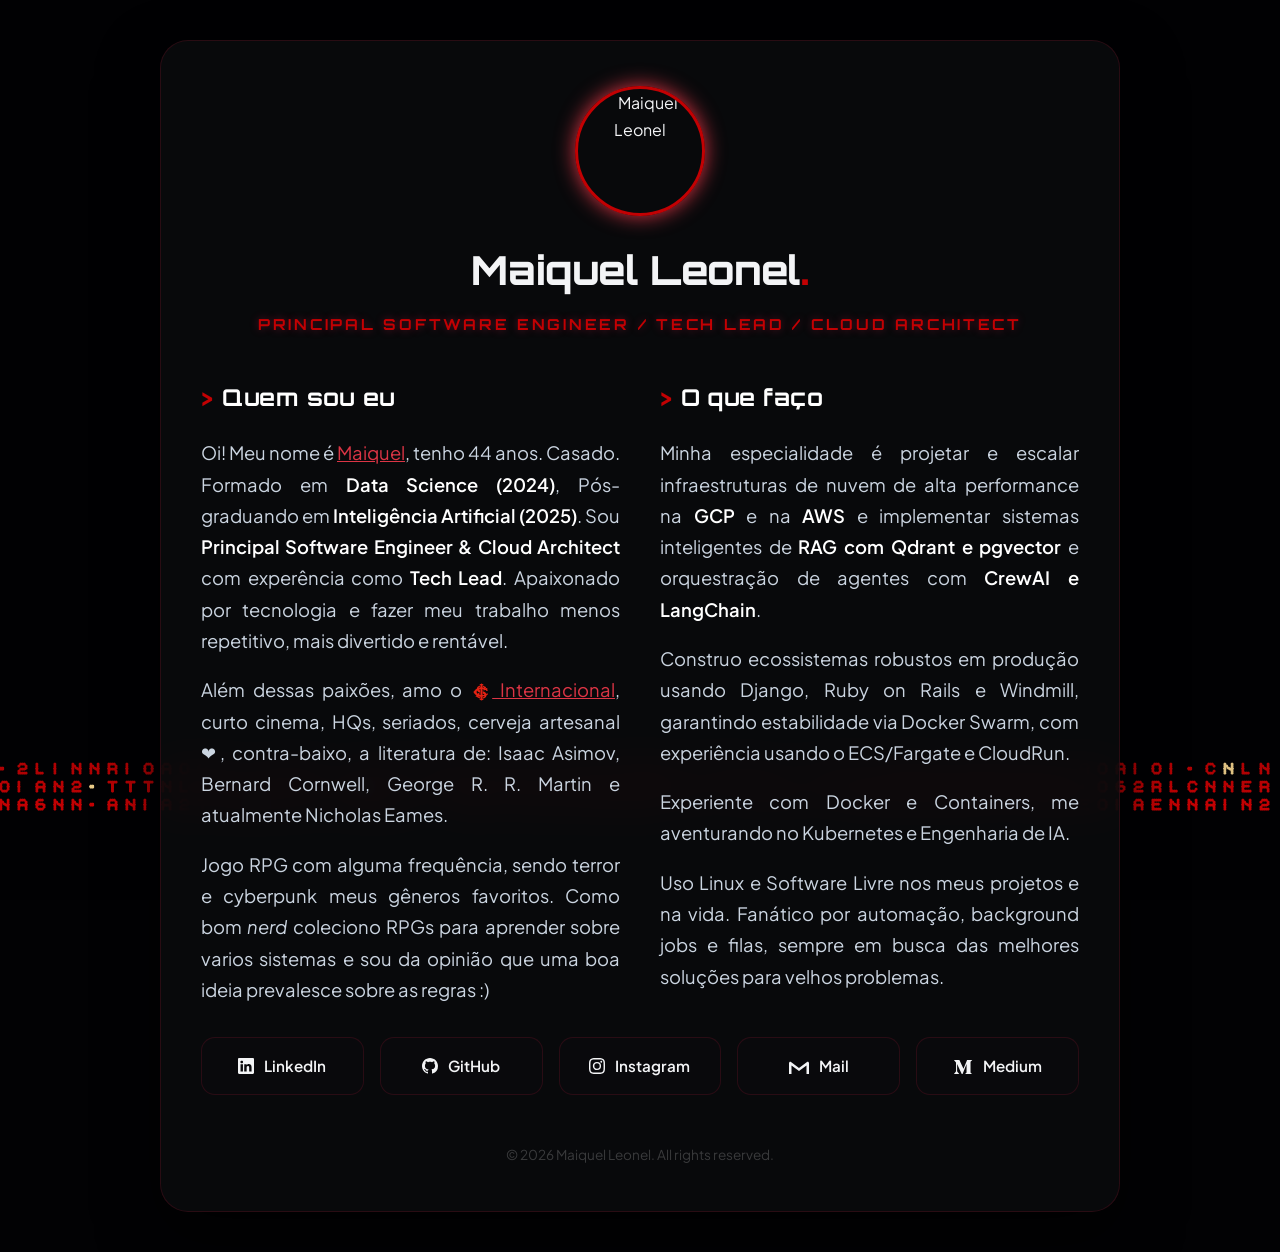
==== commit 720aa5ba: "change css to min version" ====
--- a/index.html
+++ b/index.html
@@ -34,7 +34,7 @@
         type="text/css"
         rel="stylesheet"
         media="none"
-        href="assets/style.css"
+        href="assets/style.min.css"
         onload="if(media!='all')media='all'"
     />
     <title>Maiquel Leonel - Principal Engineer / Tech Lead / Cloud Architect</title>
--- a/assets/style.min.css
+++ b/assets/style.min.css
@@ -0,0 +1 @@
+@import url(https://fonts.googleapis.com/css2?family=Bitcount+Prop+Single:wght@100..900&family=Orbitron:wght@400..900&family=Plus+Jakarta+Sans:ital,wght@0,200..800;1,200..800&display=swap);:root{--matrix-red:#c20103;--matrix-red-glow:#dc3545;--glass-bg:rgba(10, 11, 14, 0.85);--glass-border:rgba(225, 29, 72, 0.15);--text-primary:#f3f4f6;--text-secondary:#cbd5e1}*{box-sizing:border-box;margin:0;padding:0}body{background-color:#020204;color:var(--text-primary);font-family:"Plus Jakarta Sans",sans-serif;line-height:1.7;padding:40px 20px;display:flex;justify-content:center;align-items:center;min-height:100vh;overflow-x:hidden;position:relative}.subtitle,h1,h2{font-family:Orbitron,sans-serif}#matrixCanvas{position:fixed;top:0;left:0;width:100%;height:100%;z-index:1;pointer-events:none}.profile-container{max-width:960px;width:100%;background:var(--glass-bg);backdrop-filter:blur(20px);-webkit-backdrop-filter:blur(20px);border:1px solid var(--glass-border);padding:45px 40px;border-radius:28px;box-shadow:0 24px 60px rgba(0,0,0,.7);z-index:2;position:relative}.profile-header{display:flex;flex-direction:column;align-items:center;text-align:center;margin-bottom:40px}.content-grid,.profile-img,h2{margin-bottom:20px}.profile-img{width:130px;height:130px;border-radius:50%;object-fit:cover;border:3px solid var(--matrix-red);box-shadow:0 0 20px var(--matrix-red-glow);transition:.4s}.profile-container:hover .profile-img{transform:scale(1.05);box-shadow:0 0 30px var(--matrix-red)}h1{font-size:2.5rem;font-weight:800;margin-bottom:8px;letter-spacing:-.01em}h1::after{content:".";color:var(--matrix-red)}a.text-danger{color:#dc3545}.subtitle,h2::before{color:var(--matrix-red);font-weight:700}a:hover{color:#c20103}.subtitle{font-size:.95rem;text-transform:uppercase;letter-spacing:.18em;text-shadow:0 0 8px rgba(225,29,72,.4)}.content-grid{display:grid;grid-template-columns:1fr 1fr;gap:40px}.section-block{text-align:left}h2{font-size:1.45rem;font-weight:700;color:#fff;display:flex;align-items:center;gap:10px;letter-spacing:.02em}h2::before{content:">";font-family:Orbitron,monospace}.bio-text{color:var(--text-secondary);font-size:1.15rem;text-align:justify;text-justify:inter-word;margin-bottom:18px;font-weight:400}.bio-text:last-child{margin-bottom:0}.bio-text strong{color:#fff;font-weight:600}.links-container{display:flex;flex-wrap:wrap;gap:16px;width:100%;margin-top:32px}.link-card{display:flex;align-items:center;justify-content:center;gap:10px;padding:15px;background:rgba(10,11,14,.6);color:var(--text-primary);text-decoration:none;font-weight:600;font-size:.95rem;border-radius:14px;border:1px solid var(--glass-border);transition:.3s;flex:1 1 calc(15% - 12px);max-width:calc(25% - 12px)}.link-card i{font-size:1.1rem;transition:transform .2s}.link-card:hover i{transform:scale(1.15)}.link-card:hover{border-color:var(--matrix-red);background:rgba(225,29,72,.08);box-shadow:0 0 20px rgba(225,29,72,.2);transform:translateY(-2px)}footer{margin-top:48px;font-size:.85rem;color:rgba(255,255,255,.2);text-align:center}@media (max-width:768px){body{padding:30px 15px}.profile-container{padding:35px 20px}.content-grid{grid-template-columns:1fr;gap:30px}h1{font-size:2rem}}@media (max-width:600px){.link-card span{display:none}.link-card{padding:14px;font-size:1.4rem}}.bi-inter{display:inline-block;vertical-align:middle;width:1.2em;height:1.2em;background-image:url("data:image/svg+xml;utf8,<svg id='Camada_1' xmlns='http://www.w3.org/2000/svg' version='1.1' viewBox='15 0 95 95'><style>.st0{fill:%23fff0;}.st1{fill:%23fff0;}.st2{fill-rule:evenodd;fill:%23e32213;}.st3{fill:%23e32213;}</style><g><path class='st1' d='M63.96,91.46c24.68,0,44.69-19.72,44.69-43.96S88.65,3.54,63.96,3.54,19.28,23.26,19.28,47.5s20.01,43.96,44.69,43.96Z'/><path class='st2' d='M69.08,75.98c0,2.92,2.05,3.07,2.05,3.07,1.46,0,2.63-1.17,2.63-1.17,0,4.53-3.79,4.82-3.79,4.82-2.05,0-2.63-.87-2.63-.87-1.17,1.75-2.63,2.2-2.63,2.2,0,0-1.61-.44-2.63-2.2,0,0-.59.87-2.63.87,0,0-3.79-.29-3.79-4.82,0,0,1.17,1.17,2.63,1.17,0,0,2.05-.15,2.05-3.07V19.47c0-2.92-2.05-3.07-2.05-3.07-1.46,0-2.63,1.02-2.63,1.02,0-4.53,3.79-4.82,3.79-4.82,2.05,0,2.63.87,2.63.87,1.17-1.75,2.63-2.33,2.63-2.33,0,0,1.46.44,2.63,2.33,0,0,.59-.87,2.63-.87,0,0,3.79.29,3.79,4.82,0,0-1.17-1.02-2.63-1.02,0,0-2.05.15-2.05,3.07v56.52Z'/><path class='st2' d='M63.68,66.77c20.3,0,28.62-10.51,28.62-10.51l-2.92-2.2c-12.12,8.48-24.83,7.15-24.83,7.15-20.6,0-22.06-13.29-22.06-13.29,0-13.58,22.06-13.73,22.06-13.73,16.8,0,24.24,8.91,24.24,8.91h1.31l.74-.74c-2.2-3.66-1.46-11.53-1.46-11.53l-2.48-.74-2.33,3.21c-10.37-4.82-20.01-4.82-20.01-4.82-18.84,0-27.02,11.25-29.79,14.75-2.92,3.51-5.12,4.53-5.12,4.53,0,0,2.05,1.75,4.23,4.67,2.18,2.77,10.66,14.32,29.79,14.32h.01Z'/><path class='st0' d='M61.04,29.83v-2.63c-14.6,1.17-22.34,9.2-26,13.58-.44.59-1.02,1.31-1.31,1.61-2.63,3.36-4.67,4.23-4.67,4.23l-1.75.87,1.46,1.31s2.05,1.75,3.94,4.38h0c2.05,2.92,10.22,13.88,28.18,14.75v-2.63c-16.65-1.02-24.24-11.1-26.14-13.73h0c-1.17-1.61-2.33-2.92-3.21-3.66,1.02-.74,2.48-2.05,4.09-3.94.29-.44.74-1.02,1.31-1.61,3.51-4.09,10.66-11.4,24.1-12.56l-.02.02ZM61.04,62.39c-18.4-1.46-19.86-14.17-19.86-14.32v-.15h0c0-11.25,13.29-14.02,19.86-14.75v2.48c-5.84.74-17.24,3.21-17.24,12.12.15,1.17,2.2,10.51,17.24,11.83v2.77h0ZM61.04,33.18c2.05-.29,3.51-.29,3.51-.29h0c14.45,0,22.34,6.43,24.54,8.61-1.17-3.21-1.17-7.74-1.02-9.79l-.59-.15-1.75,2.48-.74.87-1.02-.44c-10.07-4.67-19.42-4.67-19.57-4.67h0c-1.17,0-2.33,0-3.51.15v-2.63c1.17-.15,2.33-.15,3.51-.15h0c.15,0,9.5,0,19.72,4.38l1.75-2.33.59-.74.87.29,2.48.74,1.02.29-.15,1.02s-.74,7.45,1.31,10.81l.44.87-.59.74-.74.74-.44.44h-2.33l-.44-.44s-7.01-8.48-23.22-8.48c-.15,0-1.61,0-3.51.29v-2.63h-.15.01ZM63.68,65.46c15.91,0,24.1-6.58,26.72-9.2l-1.02-.74c-11.53,7.74-23.52,7.01-24.83,6.87-1.17,0-2.33,0-3.51-.15v-2.48c1.17.15,2.33.15,3.51.15h.15s12.27,1.31,23.95-7.01l.74-.59.74.59,2.92,2.2,1.02.74-.72,1.17s-8.76,11.1-29.64,11.1c-.87,0-1.75,0-2.63-.15v-2.63c.87.15,1.75.15,2.63.15h-.02Z'/><path class='st2' d='M63.68,66.77c20.3,0,28.62-10.51,28.62-10.51l-2.92-2.2c-12.12,8.48-24.83,7.15-24.83,7.15-20.6,0-22.06-13.29-22.06-13.29,0-13.58,22.06-13.73,22.06-13.73,16.8,0,24.24,8.91,24.24,8.91h1.31l.74-.74c-2.2-3.66-1.46-11.53-1.46-11.53l-2.48-.74-2.33,3.21c-10.37-4.82-20.01-4.82-20.01-4.82-18.84,0-27.02,11.25-29.79,14.75-2.92,3.51-5.12,4.53-5.12,4.53,0,0,2.05,1.75,4.23,4.67,2.18,2.77,10.66,14.32,29.79,14.32h.01Z'/><path class='st0' d='M70.83,52.62s8.04,3.21,8.18,9.5c0,0,.87,9.2-8.61,9.2v-2.63c6.58,0,5.99-6.43,5.99-6.43v-.15c0-4.67-6.58-7.3-6.58-7.3l1.02-2.2h0Z'/><rect class='st0' x='69.08' y='70.14' width='2.63' height='5.4'/><path class='st0' d='M70.39,74.22s14.75-.87,14.6-13.88v-.29s1.9-9.64-15.04-14.32l.74-2.48c18.26,5.12,17.09,16.21,16.94,17.24,0,15.19-17.09,16.21-17.09,16.21l-.15-2.48Z'/><path class='st0' d='M58.42,41.95s-7.3-3.36-7.3-9.79h0s.29-7.74,7.74-8.18l.15,2.48c-4.97.29-5.25,5.4-5.25,5.69.15,4.82,5.84,7.3,5.84,7.45,0,0-1.17,2.33-1.17,2.33Z'/><path class='st0' d='M59.15,21.06s-13.14,2.33-13.14,13.29v.29s-1.46,10.22,13.43,14.45l-.74,2.48c-16.35-4.53-15.34-16.06-15.19-17.09,0-13.14,15.34-15.78,15.34-15.78l.29,2.33h.01Z'/><path class='st0' d='M70.83,23.98s5.55,1.75,5.55,7.15h0s0,2.92-1.75,5.99c-.29.59-.44,1.02-.44,1.46,0,.29.15.59.29.87.15.15.29.44.59.44.15.15.29.15.44.15h.29s1.17.44,2.05-3.79c1.17-5.99,5.55-9.79,5.55-9.79l1.75,1.9s-3.79,3.21-4.82,8.33c-1.17,5.84-4.09,5.99-4.97,5.84-.59,0-1.17-.15-1.61-.44-.59-.29-1.17-.87-1.46-1.46-.44-.59-.59-1.31-.59-2.2s.29-1.75.74-2.63c1.31-2.33,1.46-4.53,1.46-4.82,0-3.51-3.66-4.67-3.66-4.67l.59-2.33h0Z'/><rect class='st0' x='57.69' y='70.14' width='2.63' height='5.25'/><path class='st0' d='M38.7,63.41s3.66-.44,7.3-7.3c3.07-5.69,6.28-5.55,6.58-5.55.74,0,4.97.44,4.97,5.25v.15s-.29,5.4-4.23,9.64c.87,1.02,2.77,2.77,5.84,3.21l-.44,2.63c-5.84-.87-8.33-5.25-8.33-5.25l-.44-.87.74-.74c3.66-3.51,4.09-8.18,4.23-8.76,0-2.77-2.48-2.77-2.48-2.77h-.15s-1.61-.29-3.94,4.09c-4.38,7.89-9.2,8.61-9.2,8.61l-.44-2.33h-.01Z'/><path class='st2' d='M70.39,44.58v9.35s7.3,2.92,7.3,8.48c0,0,.74,7.89-7.3,7.89v5.4s15.91-1.02,15.91-15.04c0-.15,2.05-10.96-15.91-16.06h0Z'/><path class='st2' d='M58.86,50.27v-9.5s-6.58-2.92-6.58-8.61c0,0,.29-6.72,6.58-7.01v-5.4s-14.32,2.48-14.32,14.6c0,.15-1.61,11.4,14.32,15.91h0Z'/><path class='st2' d='M70.39,19.9v5.4s4.67,1.46,4.67,5.99c0,0-.15,2.63-1.61,5.4-1.61,2.92.29,4.82,1.9,4.82,0,0,2.48.74,3.66-4.82,1.17-5.55,5.12-9.05,5.12-9.05v-2.77s-1.61,1.02-3.79.44c0,0-7.74-5.4-9.94-5.4h0Z'/><path class='st2' d='M58.86,70.14v5.25s-5.55-.87-15.63-7.74l-3.79-.29-.74-2.77s4.23-.59,8.33-7.89c2.77-5.12,5.25-4.82,5.25-4.82,0,0,3.79,0,3.79,3.94,0,0-.29,5.55-4.67,9.64.15.15,2.33,4.09,7.45,4.67Z'/></g></svg>");background-repeat:no-repeat;background-position:center;background-size:contain}
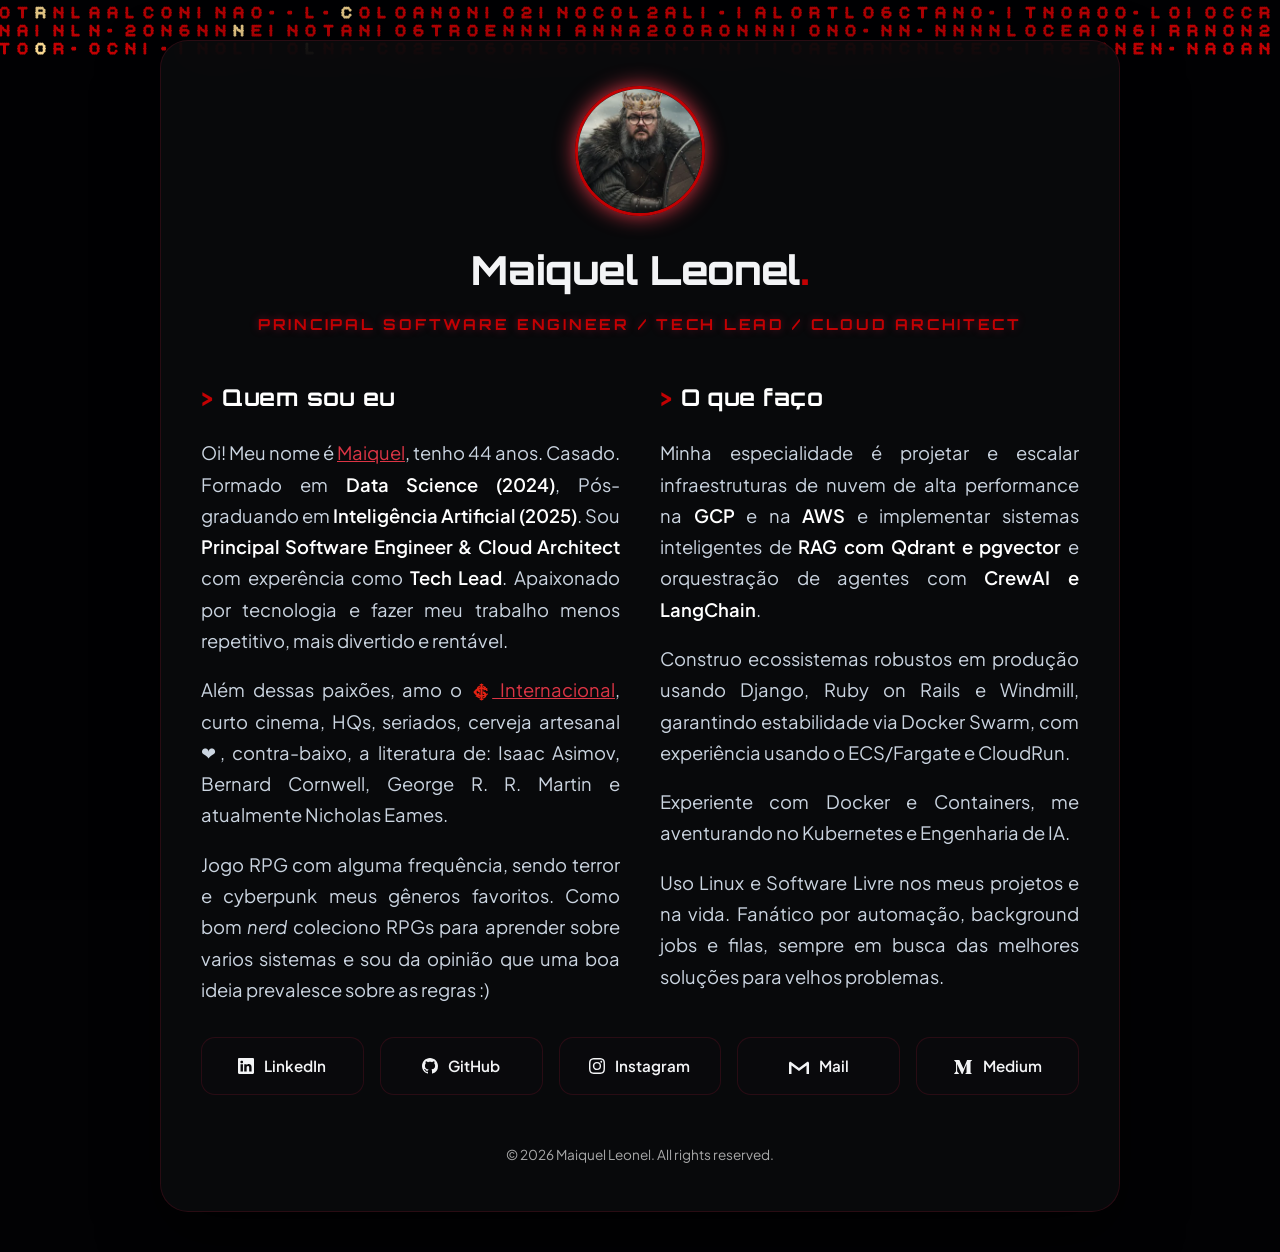
==== commit 187e833e: "page speed insights" ====
--- a/index.html
+++ b/index.html
@@ -30,6 +30,8 @@
     <link rel="icon" type="image/png" sizes="16x16" href="assets/favicon/favicon-16x16.png" />
     <link rel="manifest" href="assets/favicon/site.webmanifest" />
     <link rel="mask-icon" href="assets/favicon/safari-pinned-tab.svg" color="#dd4433" />
+    <link rel="preconnect" href="https://fonts.googleapis.com" />
+    <link rel="preconnect" href="https://fonts.gstatic.com" crossorigin />
     <link
         type="text/css"
         rel="stylesheet"
@@ -46,7 +48,7 @@
 <div class="profile-container">
 
     <header class="profile-header">
-        <img src="https://avatars2.githubusercontent.com/u/183268?s=140&v=4" alt="Maiquel Leonel" class="profile-img">
+        <img src="assets/profile.webp" alt="Maiquel Leonel" width="130" height="130" fetchpriority="high" class="profile-img">
         <h1>Maiquel Leonel</h1>
         <div class="subtitle">Principal Software Engineer / Tech Lead / Cloud Architect</div>
     </header>
@@ -59,14 +61,14 @@
             <h2>Quem sou eu</h2>
             <p class="bio-text">
                 Oi! Meu nome é
-                <a href="http://www.linkedin.com/in/maiquelleonel" class="text-danger _linkedin" target="_blank">Maiquel</a>,
+                <a href="https://www.linkedin.com/in/maiquelleonel" class="text-danger _linkedin" target="_blank" rel="noopener noreferrer">Maiquel</a>,
                 tenho <span id="age"></span> anos. Casado. Formado em <strong>Data
                 Science (2024)</strong>, Pós-graduando em <strong>Inteligência Artificial
                 (2025)</strong>. Sou <strong>Principal Software Engineer & Cloud Architect</strong> com experência como <strong>Tech Lead</strong>.
                 Apaixonado por tecnologia e fazer meu trabalho menos repetitivo, mais divertido e rentável.
             </p>
             <p class="bio-text">Além dessas paixões, amo o
-                <a href="https://www.internacional.com.br/" class="text-danger" target="_blank">
+                <a href="https://www.internacional.com.br/" class="text-danger" target="_blank" rel="noopener noreferrer">
                     <i class="bi bi-inter"></i> Internacional</a>,
                 curto cinema, HQs, seriados, cerveja artesanal &#10084;, contra-baixo, a literatura de: Isaac Asimov,
                 Bernard Cornwell, George R. R. Martin e atualmente Nicholas Eames.
@@ -102,29 +104,29 @@
     </div>
 
     <!-- Links de Contato -->
-    <nav class="links-container">
-        <a href="https://linkedin.com/in/maiquellonel" target="_blank" class="link-card">
-            <svg xmlns="http://www.w3.org/2000/svg" width="16" height="16" fill="currentColor" class="bi bi-linkedin" viewBox="0 0 16 16">
+    <nav class="links-container" aria-label="Redes e Contato">
+        <a href="https://www.linkedin.com/in/maiquelleonel" target="_blank" rel="noopener noreferrer" class="link-card" aria-label="LinkedIn">
+            <svg aria-hidden="true" xmlns="http://www.w3.org/2000/svg" width="16" height="16" fill="currentColor" class="bi bi-linkedin" viewBox="0 0 16 16">
               <path d="M0 1.146C0 .513.526 0 1.175 0h13.65C15.474 0 16 .513 16 1.146v13.708c0 .633-.526 1.146-1.175 1.146H1.175C.526 16 0 15.487 0 14.854zm4.943 12.248V6.169H2.542v7.225zm-1.2-8.212c.837 0 1.358-.554 1.358-1.248-.015-.709-.52-1.248-1.342-1.248S2.4 3.226 2.4 3.934c0 .694.521 1.248 1.327 1.248zm4.908 8.212V9.359c0-.216.016-.432.08-.586.173-.431.568-.878 1.232-.878.869 0 1.216.662 1.216 1.634v3.865h2.401V9.25c0-2.22-1.184-3.252-2.764-3.252-1.274 0-1.845.7-2.165 1.193v.025h-.016l.016-.025V6.169h-2.4c.03.678 0 7.225 0 7.225z"/>
             </svg><span>LinkedIn</span>
         </a>
-        <a href="https://github.com/maiquelleonel" target="_blank" class="link-card">
-            <svg xmlns="http://www.w3.org/2000/svg" width="16" height="16" fill="currentColor" class="bi bi-github" viewBox="0 0 16 16">
+        <a href="https://github.com/maiquelleonel" target="_blank" rel="noopener noreferrer" class="link-card" aria-label="GitHub">
+            <svg aria-hidden="true" xmlns="http://www.w3.org/2000/svg" width="16" height="16" fill="currentColor" class="bi bi-github" viewBox="0 0 16 16">
               <path d="M8 0C3.58 0 0 3.58 0 8c0 3.54 2.29 6.53 5.47 7.59.4.07.55-.17.55-.38 0-.19-.01-.82-.01-1.49-2.01.37-2.53-.49-2.69-.94-.09-.23-.48-.94-.82-1.13-.28-.15-.68-.52-.01-.53.63-.01 1.08.58 1.23.82.72 1.21 1.87.87 2.33.66.07-.52.28-.87.51-1.07-1.78-.2-3.64-.89-3.64-3.95 0-.87.31-1.59.82-2.15-.08-.2-.36-1.02.08-2.12 0 0 .67-.21 2.2.82.64-.18 1.32-.27 2-.27s1.36.09 2 .27c1.53-1.04 2.2-.82 2.2-.82.44 1.1.16 1.92.08 2.12.51.56.82 1.27.82 2.15 0 3.07-1.87 3.75-3.65 3.95.29.25.54.73.54 1.48 0 1.07-.01 1.93-.01 2.2 0 .21.15.46.55.38A8.01 8.01 0 0 0 16 8c0-4.42-3.58-8-8-8"/>
             </svg><span>GitHub</span>
         </a>
-        <a href="https://instagram.com/__hagrid__" class="link-card">
-            <svg xmlns="http://www.w3.org/2000/svg" width="16" height="16" fill="currentColor" class="bi bi-instagram" viewBox="0 0 16 16">
+        <a href="https://instagram.com/__hagrid__" target="_blank" rel="noopener noreferrer" class="link-card" aria-label="Instagram">
+            <svg aria-hidden="true" xmlns="http://www.w3.org/2000/svg" width="16" height="16" fill="currentColor" class="bi bi-instagram" viewBox="0 0 16 16">
                 <path d="M8 0C5.829 0 5.556.01 4.703.048 3.85.088 3.269.222 2.76.42a3.9 3.9 0 0 0-1.417.923A3.9 3.9 0 0 0 .42 2.76C.222 3.268.087 3.85.048 4.7.01 5.555 0 5.827 0 8.001c0 2.172.01 2.444.048 3.297.04.852.174 1.433.372 1.942.205.526.478.972.923 1.417.444.445.89.719 1.416.923.51.198 1.09.333 1.942.372C5.555 15.99 5.827 16 8 16s2.444-.01 3.298-.048c.851-.04 1.434-.174 1.943-.372a3.9 3.9 0 0 0 1.416-.923c.445-.445.718-.891.923-1.417.197-.509.332-1.09.372-1.942C15.99 10.445 16 10.173 16 8s-.01-2.445-.048-3.299c-.04-.851-.175-1.433-.372-1.941a3.9 3.9 0 0 0-.923-1.417A3.9 3.9 0 0 0 13.24.42c-.51-.198-1.092-.333-1.943-.372C10.443.01 10.172 0 7.998 0zm-.717 1.442h.718c2.136 0 2.389.007 3.232.046.78.035 1.204.166 1.486.275.373.145.64.319.92.599s.453.546.598.92c.11.281.24.705.275 1.485.039.843.047 1.096.047 3.231s-.008 2.389-.047 3.232c-.035.78-.166 1.203-.275 1.485a2.5 2.5 0 0 1-.599.919c-.28.28-.546.453-.92.598-.28.11-.704.24-1.485.276-.843.038-1.096.047-3.232.047s-2.39-.009-3.233-.047c-.78-.036-1.203-.166-1.485-.276a2.5 2.5 0 0 1-.92-.598 2.5 2.5 0 0 1-.6-.92c-.109-.281-.24-.705-.275-1.485-.038-.843-.046-1.096-.046-3.233s.008-2.388.046-3.231c.036-.78.166-1.204.276-1.486.145-.373.319-.64.599-.92s.546-.453.92-.598c.282-.11.705-.24 1.485-.276.738-.034 1.024-.044 2.515-.045zm4.988 1.328a.96.96 0 1 0 0 1.92.96.96 0 0 0 0-1.92m-4.27 1.122a4.109 4.109 0 1 0 0 8.217 4.109 4.109 0 0 0 0-8.217m0 1.441a2.667 2.667 0 1 1 0 5.334 2.667 2.667 0 0 1 0-5.334"/>
             </svg><span>Instagram</span>
         </a>
-        <a href="mailto:maiquel (at) maiquelleonel.com.br" class="link-card">
-            <svg xmlns="http://www.w3.org/2000/svg" width="20" height="16" fill="currentColor" class="bi bi-envelope-fill" viewBox="0 0 24 16">
+        <a href="mailto:maiquel (at) maiquelleonel.com.br" class="link-card" aria-label="E-mail">
+            <svg aria-hidden="true" xmlns="http://www.w3.org/2000/svg" width="20" height="16" fill="currentColor" class="bi bi-envelope-fill" viewBox="0 0 24 16">
                 <path d="M24 4.5v15c0 .85-.65 1.5-1.5 1.5H21V7.387l-9 6.463-9-6.463V21H1.5C.649 21 0 20.35 0 19.5v-15c0-.425.162-.8.431-1.068C.7 3.16 1.076 3 1.5 3H2l10 7.25L22 3h.5c.425 0 .8.162 1.069.432.27.268.431.643.431 1.068z" />
             </svg><span>Mail</span>
         </a>
-        <a href="https://medium.com/@maiquelleonel/" class="link-card">
-            <svg xmlns="http://www.w3.org/2000/svg" width="20" height="16" fill="currentColor" class="bi bi-medium" viewBox="0 0 24 21">
+        <a href="https://medium.com/@maiquelleonel/" target="_blank" rel="noopener noreferrer" class="link-card" aria-label="Medium">
+            <svg aria-hidden="true" xmlns="http://www.w3.org/2000/svg" width="20" height="16" fill="currentColor" class="bi bi-medium" viewBox="0 0 24 21">
                 <path
                     d="M2.846 6.36c.03-.295-.083-.586-.303-.784l-2.24-2.7v-.403H7.26l5.378 11.795 4.728-11.795H24v.403l-1.917 1.837c-.165.126-.247.333-.213.538v13.5c-.034.204.048.41.213.537l1.87 1.837v.403h-9.41v-.403l1.937-1.882c.19-.19.19-.246.19-.538V7.794l-5.39 13.688h-.727L4.278 7.794v9.174c-.052.386.076.774.347 1.053l2.52 3.06v.402H0v-.403l2.52-3.06c.27-.278.39-.67.326-1.052V6.36z"
                 />
@@ -137,59 +139,111 @@
 </div>
 <script type="text/javascript">
     (function () {
-        var a = document.getElementById("age"),
-            b = new Date("1982-11-21"),
-            n = new Date(),
-            c_age = n.getFullYear() - b.getFullYear();
-        a.innerText =
-            n.getMonth() >= b.getMonth() && n.getDay() >= b.getDay()
-                ? c_age
-                : --c_age;
+        var a = document.getElementById("age");
+        if (!a) return;
+        var b = new Date("1982-11-21");
+        var n = new Date();
+        var c_age = n.getFullYear() - b.getFullYear();
+        if (n.getMonth() < b.getMonth() || (n.getMonth() === b.getMonth() && n.getDate() < b.getDate())) {
+            c_age--;
+        }
+        a.innerText = c_age;
     })();
 </script>
 <script>
-    const canvas = document.getElementById('matrixCanvas');
-    const ctx = canvas.getContext('2d');
-
-    function resize() {
-        canvas.width = window.innerWidth;
-        canvas.height = window.innerHeight;
-    }
-    window.addEventListener('resize', resize);
-    resize();
-
-    const matrixChars = "INTERNACIONAL·2006".split("")
-    const fontSize = 18;
-    const columns = Math.floor(canvas.width / fontSize);
-    const rainDrops = Array(columns).fill(1);
-
-    function drawMatrix() {
-        ctx.fillStyle = "rgba(2, 2, 4, 0.05)";
-        ctx.fillRect(0, 0, canvas.width, canvas.height);
-
-        ctx.font = `bold ${fontSize}px 'Bitcount Prop Single', monospace` ;
-
-        for (let i = 0; i < rainDrops.length; i++) {
-            const char = matrixChars[Math.floor(Math.random() * matrixChars.length)];
-            const x = i * fontSize;
-            const y = rainDrops[i] * fontSize;
-
-            if (Math.random() > 0.98) {
-                ctx.fillStyle = "#f7d690";
+    (function () {
+        var canvas = document.getElementById('matrixCanvas');
+        if (!canvas) return;
+        var ctx = canvas.getContext('2d');
+        if (!ctx) return;
+
+        var prefersReducedMotion = window.matchMedia('(prefers-reduced-motion: reduce)');
+        if (prefersReducedMotion.matches) return;
+
+        var matrixChars = "INTERNACIONAL·2006".split("");
+        var fontSize = 18;
+        var rainDrops = [];
+
+        function resize() {
+            canvas.width = window.innerWidth;
+            canvas.height = window.innerHeight;
+            var columns = Math.floor(canvas.width / fontSize);
+            rainDrops = Array(columns).fill(1);
+            ctx.font = "bold " + fontSize + "px 'Bitcount Prop Single', monospace";
+        }
+
+        window.addEventListener('resize', resize);
+        resize();
+
+        var lastFrameTime = 0;
+        var fpsInterval = 1000 / 30; // 30 FPS cap
+        var animationId = null;
+
+        function drawMatrix(timestamp) {
+            if (document.hidden) {
+                animationId = null;
+                return;
+            }
+
+            if (!lastFrameTime) lastFrameTime = timestamp;
+            var elapsed = timestamp - lastFrameTime;
+
+            if (elapsed >= fpsInterval) {
+                lastFrameTime = timestamp - (elapsed % fpsInterval);
+
+                ctx.fillStyle = "rgba(2, 2, 4, 0.05)";
+                ctx.fillRect(0, 0, canvas.width, canvas.height);
+                ctx.font = "bold " + fontSize + "px 'Bitcount Prop Single', monospace";
+
+                for (var i = 0; i < rainDrops.length; i++) {
+                    var char = matrixChars[Math.floor(Math.random() * matrixChars.length)];
+                    var x = i * fontSize;
+                    var y = rainDrops[i] * fontSize;
+
+                    ctx.fillStyle = Math.random() > 0.98 ? "#f7d690" : "#C20103";
+                    ctx.fillText(char, x, y);
+
+                    if (y > canvas.height && Math.random() > 0.975) {
+                        rainDrops[i] = 0;
+                    }
+                    rainDrops[i]++;
+                }
+            }
+
+            animationId = requestAnimationFrame(drawMatrix);
+        }
+
+        function startAnimation() {
+            if (!animationId && !document.hidden) {
+                lastFrameTime = 0;
+                animationId = requestAnimationFrame(drawMatrix);
+            }
+        }
+
+        document.addEventListener('visibilitychange', function () {
+            if (document.hidden) {
+                if (animationId) {
+                    cancelAnimationFrame(animationId);
+                    animationId = null;
+                }
             } else {
-                ctx.fillStyle = "#C20103";
-            }
-
-            ctx.fillText(char, x, y);
-
-            if (y > canvas.height && Math.random() > 0.975) {
-                rainDrops[i] = 0;
-            }
-            rainDrops[i]++;
-        }
-    }
-
-    setInterval(drawMatrix, 30);
+                startAnimation();
+            }
+        });
+
+        // Adia o início da animação para após o load e idle da CPU
+        if (document.readyState === 'complete') {
+            setTimeout(startAnimation, 600);
+        } else {
+            window.addEventListener('load', function () {
+                if ('requestIdleCallback' in window) {
+                    requestIdleCallback(startAnimation, { timeout: 1500 });
+                } else {
+                    setTimeout(startAnimation, 800);
+                }
+            });
+        }
+    })();
 </script>
 </body>
 </html>
--- a/assets/style.min.css
+++ b/assets/style.min.css
@@ -1 +1 @@
-@import url(https://fonts.googleapis.com/css2?family=Bitcount+Prop+Single:wght@100..900&family=Orbitron:wght@400..900&family=Plus+Jakarta+Sans:ital,wght@0,200..800;1,200..800&display=swap);:root{--matrix-red:#c20103;--matrix-red-glow:#dc3545;--glass-bg:rgba(10, 11, 14, 0.85);--glass-border:rgba(225, 29, 72, 0.15);--text-primary:#f3f4f6;--text-secondary:#cbd5e1}*{box-sizing:border-box;margin:0;padding:0}body{background-color:#020204;color:var(--text-primary);font-family:"Plus Jakarta Sans",sans-serif;line-height:1.7;padding:40px 20px;display:flex;justify-content:center;align-items:center;min-height:100vh;overflow-x:hidden;position:relative}.subtitle,h1,h2{font-family:Orbitron,sans-serif}#matrixCanvas{position:fixed;top:0;left:0;width:100%;height:100%;z-index:1;pointer-events:none}.profile-container{max-width:960px;width:100%;background:var(--glass-bg);backdrop-filter:blur(20px);-webkit-backdrop-filter:blur(20px);border:1px solid var(--glass-border);padding:45px 40px;border-radius:28px;box-shadow:0 24px 60px rgba(0,0,0,.7);z-index:2;position:relative}.profile-header{display:flex;flex-direction:column;align-items:center;text-align:center;margin-bottom:40px}.content-grid,.profile-img,h2{margin-bottom:20px}.profile-img{width:130px;height:130px;border-radius:50%;object-fit:cover;border:3px solid var(--matrix-red);box-shadow:0 0 20px var(--matrix-red-glow);transition:.4s}.profile-container:hover .profile-img{transform:scale(1.05);box-shadow:0 0 30px var(--matrix-red)}h1{font-size:2.5rem;font-weight:800;margin-bottom:8px;letter-spacing:-.01em}h1::after{content:".";color:var(--matrix-red)}a.text-danger{color:#dc3545}.subtitle,h2::before{color:var(--matrix-red);font-weight:700}a:hover{color:#c20103}.subtitle{font-size:.95rem;text-transform:uppercase;letter-spacing:.18em;text-shadow:0 0 8px rgba(225,29,72,.4)}.content-grid{display:grid;grid-template-columns:1fr 1fr;gap:40px}.section-block{text-align:left}h2{font-size:1.45rem;font-weight:700;color:#fff;display:flex;align-items:center;gap:10px;letter-spacing:.02em}h2::before{content:">";font-family:Orbitron,monospace}.bio-text{color:var(--text-secondary);font-size:1.15rem;text-align:justify;text-justify:inter-word;margin-bottom:18px;font-weight:400}.bio-text:last-child{margin-bottom:0}.bio-text strong{color:#fff;font-weight:600}.links-container{display:flex;flex-wrap:wrap;gap:16px;width:100%;margin-top:32px}.link-card{display:flex;align-items:center;justify-content:center;gap:10px;padding:15px;background:rgba(10,11,14,.6);color:var(--text-primary);text-decoration:none;font-weight:600;font-size:.95rem;border-radius:14px;border:1px solid var(--glass-border);transition:.3s;flex:1 1 calc(15% - 12px);max-width:calc(25% - 12px)}.link-card i{font-size:1.1rem;transition:transform .2s}.link-card:hover i{transform:scale(1.15)}.link-card:hover{border-color:var(--matrix-red);background:rgba(225,29,72,.08);box-shadow:0 0 20px rgba(225,29,72,.2);transform:translateY(-2px)}footer{margin-top:48px;font-size:.85rem;color:rgba(255,255,255,.2);text-align:center}@media (max-width:768px){body{padding:30px 15px}.profile-container{padding:35px 20px}.content-grid{grid-template-columns:1fr;gap:30px}h1{font-size:2rem}}@media (max-width:600px){.link-card span{display:none}.link-card{padding:14px;font-size:1.4rem}}.bi-inter{display:inline-block;vertical-align:middle;width:1.2em;height:1.2em;background-image:url("data:image/svg+xml;utf8,<svg id='Camada_1' xmlns='http://www.w3.org/2000/svg' version='1.1' viewBox='15 0 95 95'><style>.st0{fill:%23fff0;}.st1{fill:%23fff0;}.st2{fill-rule:evenodd;fill:%23e32213;}.st3{fill:%23e32213;}</style><g><path class='st1' d='M63.96,91.46c24.68,0,44.69-19.72,44.69-43.96S88.65,3.54,63.96,3.54,19.28,23.26,19.28,47.5s20.01,43.96,44.69,43.96Z'/><path class='st2' d='M69.08,75.98c0,2.92,2.05,3.07,2.05,3.07,1.46,0,2.63-1.17,2.63-1.17,0,4.53-3.79,4.82-3.79,4.82-2.05,0-2.63-.87-2.63-.87-1.17,1.75-2.63,2.2-2.63,2.2,0,0-1.61-.44-2.63-2.2,0,0-.59.87-2.63.87,0,0-3.79-.29-3.79-4.82,0,0,1.17,1.17,2.63,1.17,0,0,2.05-.15,2.05-3.07V19.47c0-2.92-2.05-3.07-2.05-3.07-1.46,0-2.63,1.02-2.63,1.02,0-4.53,3.79-4.82,3.79-4.82,2.05,0,2.63.87,2.63.87,1.17-1.75,2.63-2.33,2.63-2.33,0,0,1.46.44,2.63,2.33,0,0,.59-.87,2.63-.87,0,0,3.79.29,3.79,4.82,0,0-1.17-1.02-2.63-1.02,0,0-2.05.15-2.05,3.07v56.52Z'/><path class='st2' d='M63.68,66.77c20.3,0,28.62-10.51,28.62-10.51l-2.92-2.2c-12.12,8.48-24.83,7.15-24.83,7.15-20.6,0-22.06-13.29-22.06-13.29,0-13.58,22.06-13.73,22.06-13.73,16.8,0,24.24,8.91,24.24,8.91h1.31l.74-.74c-2.2-3.66-1.46-11.53-1.46-11.53l-2.48-.74-2.33,3.21c-10.37-4.82-20.01-4.82-20.01-4.82-18.84,0-27.02,11.25-29.79,14.75-2.92,3.51-5.12,4.53-5.12,4.53,0,0,2.05,1.75,4.23,4.67,2.18,2.77,10.66,14.32,29.79,14.32h.01Z'/><path class='st0' d='M61.04,29.83v-2.63c-14.6,1.17-22.34,9.2-26,13.58-.44.59-1.02,1.31-1.31,1.61-2.63,3.36-4.67,4.23-4.67,4.23l-1.75.87,1.46,1.31s2.05,1.75,3.94,4.38h0c2.05,2.92,10.22,13.88,28.18,14.75v-2.63c-16.65-1.02-24.24-11.1-26.14-13.73h0c-1.17-1.61-2.33-2.92-3.21-3.66,1.02-.74,2.48-2.05,4.09-3.94.29-.44.74-1.02,1.31-1.61,3.51-4.09,10.66-11.4,24.1-12.56l-.02.02ZM61.04,62.39c-18.4-1.46-19.86-14.17-19.86-14.32v-.15h0c0-11.25,13.29-14.02,19.86-14.75v2.48c-5.84.74-17.24,3.21-17.24,12.12.15,1.17,2.2,10.51,17.24,11.83v2.77h0ZM61.04,33.18c2.05-.29,3.51-.29,3.51-.29h0c14.45,0,22.34,6.43,24.54,8.61-1.17-3.21-1.17-7.74-1.02-9.79l-.59-.15-1.75,2.48-.74.87-1.02-.44c-10.07-4.67-19.42-4.67-19.57-4.67h0c-1.17,0-2.33,0-3.51.15v-2.63c1.17-.15,2.33-.15,3.51-.15h0c.15,0,9.5,0,19.72,4.38l1.75-2.33.59-.74.87.29,2.48.74,1.02.29-.15,1.02s-.74,7.45,1.31,10.81l.44.87-.59.74-.74.74-.44.44h-2.33l-.44-.44s-7.01-8.48-23.22-8.48c-.15,0-1.61,0-3.51.29v-2.63h-.15.01ZM63.68,65.46c15.91,0,24.1-6.58,26.72-9.2l-1.02-.74c-11.53,7.74-23.52,7.01-24.83,6.87-1.17,0-2.33,0-3.51-.15v-2.48c1.17.15,2.33.15,3.51.15h.15s12.27,1.31,23.95-7.01l.74-.59.74.59,2.92,2.2,1.02.74-.72,1.17s-8.76,11.1-29.64,11.1c-.87,0-1.75,0-2.63-.15v-2.63c.87.15,1.75.15,2.63.15h-.02Z'/><path class='st2' d='M63.68,66.77c20.3,0,28.62-10.51,28.62-10.51l-2.92-2.2c-12.12,8.48-24.83,7.15-24.83,7.15-20.6,0-22.06-13.29-22.06-13.29,0-13.58,22.06-13.73,22.06-13.73,16.8,0,24.24,8.91,24.24,8.91h1.31l.74-.74c-2.2-3.66-1.46-11.53-1.46-11.53l-2.48-.74-2.33,3.21c-10.37-4.82-20.01-4.82-20.01-4.82-18.84,0-27.02,11.25-29.79,14.75-2.92,3.51-5.12,4.53-5.12,4.53,0,0,2.05,1.75,4.23,4.67,2.18,2.77,10.66,14.32,29.79,14.32h.01Z'/><path class='st0' d='M70.83,52.62s8.04,3.21,8.18,9.5c0,0,.87,9.2-8.61,9.2v-2.63c6.58,0,5.99-6.43,5.99-6.43v-.15c0-4.67-6.58-7.3-6.58-7.3l1.02-2.2h0Z'/><rect class='st0' x='69.08' y='70.14' width='2.63' height='5.4'/><path class='st0' d='M70.39,74.22s14.75-.87,14.6-13.88v-.29s1.9-9.64-15.04-14.32l.74-2.48c18.26,5.12,17.09,16.21,16.94,17.24,0,15.19-17.09,16.21-17.09,16.21l-.15-2.48Z'/><path class='st0' d='M58.42,41.95s-7.3-3.36-7.3-9.79h0s.29-7.74,7.74-8.18l.15,2.48c-4.97.29-5.25,5.4-5.25,5.69.15,4.82,5.84,7.3,5.84,7.45,0,0-1.17,2.33-1.17,2.33Z'/><path class='st0' d='M59.15,21.06s-13.14,2.33-13.14,13.29v.29s-1.46,10.22,13.43,14.45l-.74,2.48c-16.35-4.53-15.34-16.06-15.19-17.09,0-13.14,15.34-15.78,15.34-15.78l.29,2.33h.01Z'/><path class='st0' d='M70.83,23.98s5.55,1.75,5.55,7.15h0s0,2.92-1.75,5.99c-.29.59-.44,1.02-.44,1.46,0,.29.15.59.29.87.15.15.29.44.59.44.15.15.29.15.44.15h.29s1.17.44,2.05-3.79c1.17-5.99,5.55-9.79,5.55-9.79l1.75,1.9s-3.79,3.21-4.82,8.33c-1.17,5.84-4.09,5.99-4.97,5.84-.59,0-1.17-.15-1.61-.44-.59-.29-1.17-.87-1.46-1.46-.44-.59-.59-1.31-.59-2.2s.29-1.75.74-2.63c1.31-2.33,1.46-4.53,1.46-4.82,0-3.51-3.66-4.67-3.66-4.67l.59-2.33h0Z'/><rect class='st0' x='57.69' y='70.14' width='2.63' height='5.25'/><path class='st0' d='M38.7,63.41s3.66-.44,7.3-7.3c3.07-5.69,6.28-5.55,6.58-5.55.74,0,4.97.44,4.97,5.25v.15s-.29,5.4-4.23,9.64c.87,1.02,2.77,2.77,5.84,3.21l-.44,2.63c-5.84-.87-8.33-5.25-8.33-5.25l-.44-.87.74-.74c3.66-3.51,4.09-8.18,4.23-8.76,0-2.77-2.48-2.77-2.48-2.77h-.15s-1.61-.29-3.94,4.09c-4.38,7.89-9.2,8.61-9.2,8.61l-.44-2.33h-.01Z'/><path class='st2' d='M70.39,44.58v9.35s7.3,2.92,7.3,8.48c0,0,.74,7.89-7.3,7.89v5.4s15.91-1.02,15.91-15.04c0-.15,2.05-10.96-15.91-16.06h0Z'/><path class='st2' d='M58.86,50.27v-9.5s-6.58-2.92-6.58-8.61c0,0,.29-6.72,6.58-7.01v-5.4s-14.32,2.48-14.32,14.6c0,.15-1.61,11.4,14.32,15.91h0Z'/><path class='st2' d='M70.39,19.9v5.4s4.67,1.46,4.67,5.99c0,0-.15,2.63-1.61,5.4-1.61,2.92.29,4.82,1.9,4.82,0,0,2.48.74,3.66-4.82,1.17-5.55,5.12-9.05,5.12-9.05v-2.77s-1.61,1.02-3.79.44c0,0-7.74-5.4-9.94-5.4h0Z'/><path class='st2' d='M58.86,70.14v5.25s-5.55-.87-15.63-7.74l-3.79-.29-.74-2.77s4.23-.59,8.33-7.89c2.77-5.12,5.25-4.82,5.25-4.82,0,0,3.79,0,3.79,3.94,0,0-.29,5.55-4.67,9.64.15.15,2.33,4.09,7.45,4.67Z'/></g></svg>");background-repeat:no-repeat;background-position:center;background-size:contain}
+@import url(https://fonts.googleapis.com/css2?family=Bitcount+Prop+Single:wght@100..900&family=Orbitron:wght@400..900&family=Plus+Jakarta+Sans:ital,wght@0,200..800;1,200..800&display=swap);:root{--matrix-red:#c20103;--matrix-red-glow:#dc3545;--glass-bg:rgba(10, 11, 14, 0.85);--glass-border:rgba(225, 29, 72, 0.15);--text-primary:#f3f4f6;--text-secondary:#cbd5e1}*{box-sizing:border-box;margin:0;padding:0}body{background-color:#020204;color:var(--text-primary);font-family:"Plus Jakarta Sans",sans-serif;line-height:1.7;padding:40px 20px;justify-content:center;min-height:100vh;overflow-x:hidden;position:relative}#matrixCanvas{position:fixed;top:0;left:0;width:100%;height:100%;z-index:1;pointer-events:none}.profile-container{max-width:960px;width:100%;background:var(--glass-bg);backdrop-filter:blur(20px);-webkit-backdrop-filter:blur(20px);border:1px solid var(--glass-border);padding:45px 40px;border-radius:28px;box-shadow:0 24px 60px rgba(0,0,0,.7);z-index:2;position:relative}.profile-header,body{display:flex;align-items:center}.profile-header{flex-direction:column;text-align:center;margin-bottom:40px}.profile-img{width:130px;height:130px;border-radius:50%;object-fit:cover;border:3px solid var(--matrix-red);box-shadow:0 0 20px var(--matrix-red-glow);margin-bottom:20px;transition:all .4s ease}.profile-container:hover .profile-img{transform:scale(1.05);box-shadow:0 0 30px var(--matrix-red)}h1{font-family:"Orbitron",sans-serif;font-size:2.5rem;font-weight:800;margin-bottom:8px;letter-spacing:-.01em}.subtitle,h1::after{color:var(--matrix-red)}h1::after{content:"."}a.text-danger{color:#dc3545}a:hover{color:#c20103}.subtitle{font-family:"Orbitron",sans-serif;font-size:.95rem;font-weight:700;text-transform:uppercase;letter-spacing:.18em;text-shadow:0 0 8px rgba(225,29,72,.4)}.content-grid{display:grid;grid-template-columns:1fr 1fr;gap:40px;margin-bottom:20px}.section-block{text-align:left}h2,h2::before{font-weight:700}h2{font-family:"Orbitron",sans-serif;font-size:1.45rem;margin-bottom:20px;color:#fff;display:flex;align-items:center;gap:10px;letter-spacing:.02em}h2::before{content:">";color:var(--matrix-red);font-family:"Orbitron",monospace}.bio-text{color:var(--text-secondary);font-size:1.15rem;text-align:justify;text-justify:inter-word;margin-bottom:18px;font-weight:400}.bio-text:last-child{margin-bottom:0}.bio-text strong{color:#fff;font-weight:600}.links-container{display:flex;flex-wrap:wrap;gap:16px;width:100%;margin-top:32px}.link-card{display:flex;align-items:center;justify-content:center;gap:10px;padding:15px;background:rgba(10,11,14,.6);color:var(--text-primary);text-decoration:none;font-weight:600;font-size:.95rem;border-radius:14px;border:1px solid var(--glass-border);transition:all .3s ease;flex:1 1 calc(15% - 12px);max-width:calc(25% - 12px)}.link-card i{font-size:1.1rem;transition:transform .2s ease}.link-card:hover i{transform:scale(1.15)}.link-card:hover{border-color:var(--matrix-red);background:rgba(225,29,72,.08);box-shadow:0 0 20px rgba(225,29,72,.2);transform:translateY(-2px)}footer{margin-top:48px;font-size:.85rem;color:rgba(255,255,255,.65);text-align:center}@media (max-width:768px){body{padding:30px 15px}.profile-container{padding:35px 20px}.content-grid{grid-template-columns:1fr;gap:30px}h1{font-size:2rem}}@media (max-width:600px){.link-card span{display:none}.link-card{padding:14px;font-size:1.4rem}}.bi-inter{display:inline-block;vertical-align:middle;width:1.2em;height:1.2em;background-image:url("data:image/svg+xml;utf8,<svg id='Camada_1' xmlns='http://www.w3.org/2000/svg' version='1.1' viewBox='15 0 95 95'><style>.st0{fill:%23fff0;}.st1{fill:%23fff0;}.st2{fill-rule:evenodd;fill:%23e32213;}.st3{fill:%23e32213;}</style><g><path class='st1' d='M63.96,91.46c24.68,0,44.69-19.72,44.69-43.96S88.65,3.54,63.96,3.54,19.28,23.26,19.28,47.5s20.01,43.96,44.69,43.96Z'/><path class='st2' d='M69.08,75.98c0,2.92,2.05,3.07,2.05,3.07,1.46,0,2.63-1.17,2.63-1.17,0,4.53-3.79,4.82-3.79,4.82-2.05,0-2.63-.87-2.63-.87-1.17,1.75-2.63,2.2-2.63,2.2,0,0-1.61-.44-2.63-2.2,0,0-.59.87-2.63.87,0,0-3.79-.29-3.79-4.82,0,0,1.17,1.17,2.63,1.17,0,0,2.05-.15,2.05-3.07V19.47c0-2.92-2.05-3.07-2.05-3.07-1.46,0-2.63,1.02-2.63,1.02,0-4.53,3.79-4.82,3.79-4.82,2.05,0,2.63.87,2.63.87,1.17-1.75,2.63-2.33,2.63-2.33,0,0,1.46.44,2.63,2.33,0,0,.59-.87,2.63-.87,0,0,3.79.29,3.79,4.82,0,0-1.17-1.02-2.63-1.02,0,0-2.05.15-2.05,3.07v56.52Z'/><path class='st2' d='M63.68,66.77c20.3,0,28.62-10.51,28.62-10.51l-2.92-2.2c-12.12,8.48-24.83,7.15-24.83,7.15-20.6,0-22.06-13.29-22.06-13.29,0-13.58,22.06-13.73,22.06-13.73,16.8,0,24.24,8.91,24.24,8.91h1.31l.74-.74c-2.2-3.66-1.46-11.53-1.46-11.53l-2.48-.74-2.33,3.21c-10.37-4.82-20.01-4.82-20.01-4.82-18.84,0-27.02,11.25-29.79,14.75-2.92,3.51-5.12,4.53-5.12,4.53,0,0,2.05,1.75,4.23,4.67,2.18,2.77,10.66,14.32,29.79,14.32h.01Z'/><path class='st0' d='M61.04,29.83v-2.63c-14.6,1.17-22.34,9.2-26,13.58-.44.59-1.02,1.31-1.31,1.61-2.63,3.36-4.67,4.23-4.67,4.23l-1.75.87,1.46,1.31s2.05,1.75,3.94,4.38h0c2.05,2.92,10.22,13.88,28.18,14.75v-2.63c-16.65-1.02-24.24-11.1-26.14-13.73h0c-1.17-1.61-2.33-2.92-3.21-3.66,1.02-.74,2.48-2.05,4.09-3.94.29-.44.74-1.02,1.31-1.61,3.51-4.09,10.66-11.4,24.1-12.56l-.02.02ZM61.04,62.39c-18.4-1.46-19.86-14.17-19.86-14.32v-.15h0c0-11.25,13.29-14.02,19.86-14.75v2.48c-5.84.74-17.24,3.21-17.24,12.12.15,1.17,2.2,10.51,17.24,11.83v2.77h0ZM61.04,33.18c2.05-.29,3.51-.29,3.51-.29h0c14.45,0,22.34,6.43,24.54,8.61-1.17-3.21-1.17-7.74-1.02-9.79l-.59-.15-1.75,2.48-.74.87-1.02-.44c-10.07-4.67-19.42-4.67-19.57-4.67h0c-1.17,0-2.33,0-3.51.15v-2.63c1.17-.15,2.33-.15,3.51-.15h0c.15,0,9.5,0,19.72,4.38l1.75-2.33.59-.74.87.29,2.48.74,1.02.29-.15,1.02s-.74,7.45,1.31,10.81l.44.87-.59.74-.74.74-.44.44h-2.33l-.44-.44s-7.01-8.48-23.22-8.48c-.15,0-1.61,0-3.51.29v-2.63h-.15.01ZM63.68,65.46c15.91,0,24.1-6.58,26.72-9.2l-1.02-.74c-11.53,7.74-23.52,7.01-24.83,6.87-1.17,0-2.33,0-3.51-.15v-2.48c1.17.15,2.33.15,3.51.15h.15s12.27,1.31,23.95-7.01l.74-.59.74.59,2.92,2.2,1.02.74-.72,1.17s-8.76,11.1-29.64,11.1c-.87,0-1.75,0-2.63-.15v-2.63c.87.15,1.75.15,2.63.15h-.02Z'/><path class='st2' d='M63.68,66.77c20.3,0,28.62-10.51,28.62-10.51l-2.92-2.2c-12.12,8.48-24.83,7.15-24.83,7.15-20.6,0-22.06-13.29-22.06-13.29,0-13.58,22.06-13.73,22.06-13.73,16.8,0,24.24,8.91,24.24,8.91h1.31l.74-.74c-2.2-3.66-1.46-11.53-1.46-11.53l-2.48-.74-2.33,3.21c-10.37-4.82-20.01-4.82-20.01-4.82-18.84,0-27.02,11.25-29.79,14.75-2.92,3.51-5.12,4.53-5.12,4.53,0,0,2.05,1.75,4.23,4.67,2.18,2.77,10.66,14.32,29.79,14.32h.01Z'/><path class='st0' d='M70.83,52.62s8.04,3.21,8.18,9.5c0,0,.87,9.2-8.61,9.2v-2.63c6.58,0,5.99-6.43,5.99-6.43v-.15c0-4.67-6.58-7.3-6.58-7.3l1.02-2.2h0Z'/><rect class='st0' x='69.08' y='70.14' width='2.63' height='5.4'/><path class='st0' d='M70.39,74.22s14.75-.87,14.6-13.88v-.29s1.9-9.64-15.04-14.32l.74-2.48c18.26,5.12,17.09,16.21,16.94,17.24,0,15.19-17.09,16.21-17.09,16.21l-.15-2.48Z'/><path class='st0' d='M58.42,41.95s-7.3-3.36-7.3-9.79h0s.29-7.74,7.74-8.18l.15,2.48c-4.97.29-5.25,5.4-5.25,5.69.15,4.82,5.84,7.3,5.84,7.45,0,0-1.17,2.33-1.17,2.33Z'/><path class='st0' d='M59.15,21.06s-13.14,2.33-13.14,13.29v.29s-1.46,10.22,13.43,14.45l-.74,2.48c-16.35-4.53-15.34-16.06-15.19-17.09,0-13.14,15.34-15.78,15.34-15.78l.29,2.33h.01Z'/><path class='st0' d='M70.83,23.98s5.55,1.75,5.55,7.15h0s0,2.92-1.75,5.99c-.29.59-.44,1.02-.44,1.46,0,.29.15.59.29.87.15.15.29.44.59.44.15.15.29.15.44.15h.29s1.17.44,2.05-3.79c1.17-5.99,5.55-9.79,5.55-9.79l1.75,1.9s-3.79,3.21-4.82,8.33c-1.17,5.84-4.09,5.99-4.97,5.84-.59,0-1.17-.15-1.61-.44-.59-.29-1.17-.87-1.46-1.46-.44-.59-.59-1.31-.59-2.2s.29-1.75.74-2.63c1.31-2.33,1.46-4.53,1.46-4.82,0-3.51-3.66-4.67-3.66-4.67l.59-2.33h0Z'/><rect class='st0' x='57.69' y='70.14' width='2.63' height='5.25'/><path class='st0' d='M38.7,63.41s3.66-.44,7.3-7.3c3.07-5.69,6.28-5.55,6.58-5.55.74,0,4.97.44,4.97,5.25v.15s-.29,5.4-4.23,9.64c.87,1.02,2.77,2.77,5.84,3.21l-.44,2.63c-5.84-.87-8.33-5.25-8.33-5.25l-.44-.87.74-.74c3.66-3.51,4.09-8.18,4.23-8.76,0-2.77-2.48-2.77-2.48-2.77h-.15s-1.61-.29-3.94,4.09c-4.38,7.89-9.2,8.61-9.2,8.61l-.44-2.33h-.01Z'/><path class='st2' d='M70.39,44.58v9.35s7.3,2.92,7.3,8.48c0,0,.74,7.89-7.3,7.89v5.4s15.91-1.02,15.91-15.04c0-.15,2.05-10.96-15.91-16.06h0Z'/><path class='st2' d='M58.86,50.27v-9.5s-6.58-2.92-6.58-8.61c0,0,.29-6.72,6.58-7.01v-5.4s-14.32,2.48-14.32,14.6c0,.15-1.61,11.4,14.32,15.91h0Z'/><path class='st2' d='M70.39,19.9v5.4s4.67,1.46,4.67,5.99c0,0-.15,2.63-1.61,5.4-1.61,2.92.29,4.82,1.9,4.82,0,0,2.48.74,3.66-4.82,1.17-5.55,5.12-9.05,5.12-9.05v-2.77s-1.61,1.02-3.79.44c0,0-7.74-5.4-9.94-5.4h0Z'/><path class='st2' d='M58.86,70.14v5.25s-5.55-.87-15.63-7.74l-3.79-.29-.74-2.77s4.23-.59,8.33-7.89c2.77-5.12,5.25-4.82,5.25-4.82,0,0,3.79,0,3.79,3.94,0,0-.29,5.55-4.67,9.64.15.15,2.33,4.09,7.45,4.67Z'/></g></svg>");background-repeat:no-repeat;background-position:center;background-size:contain}
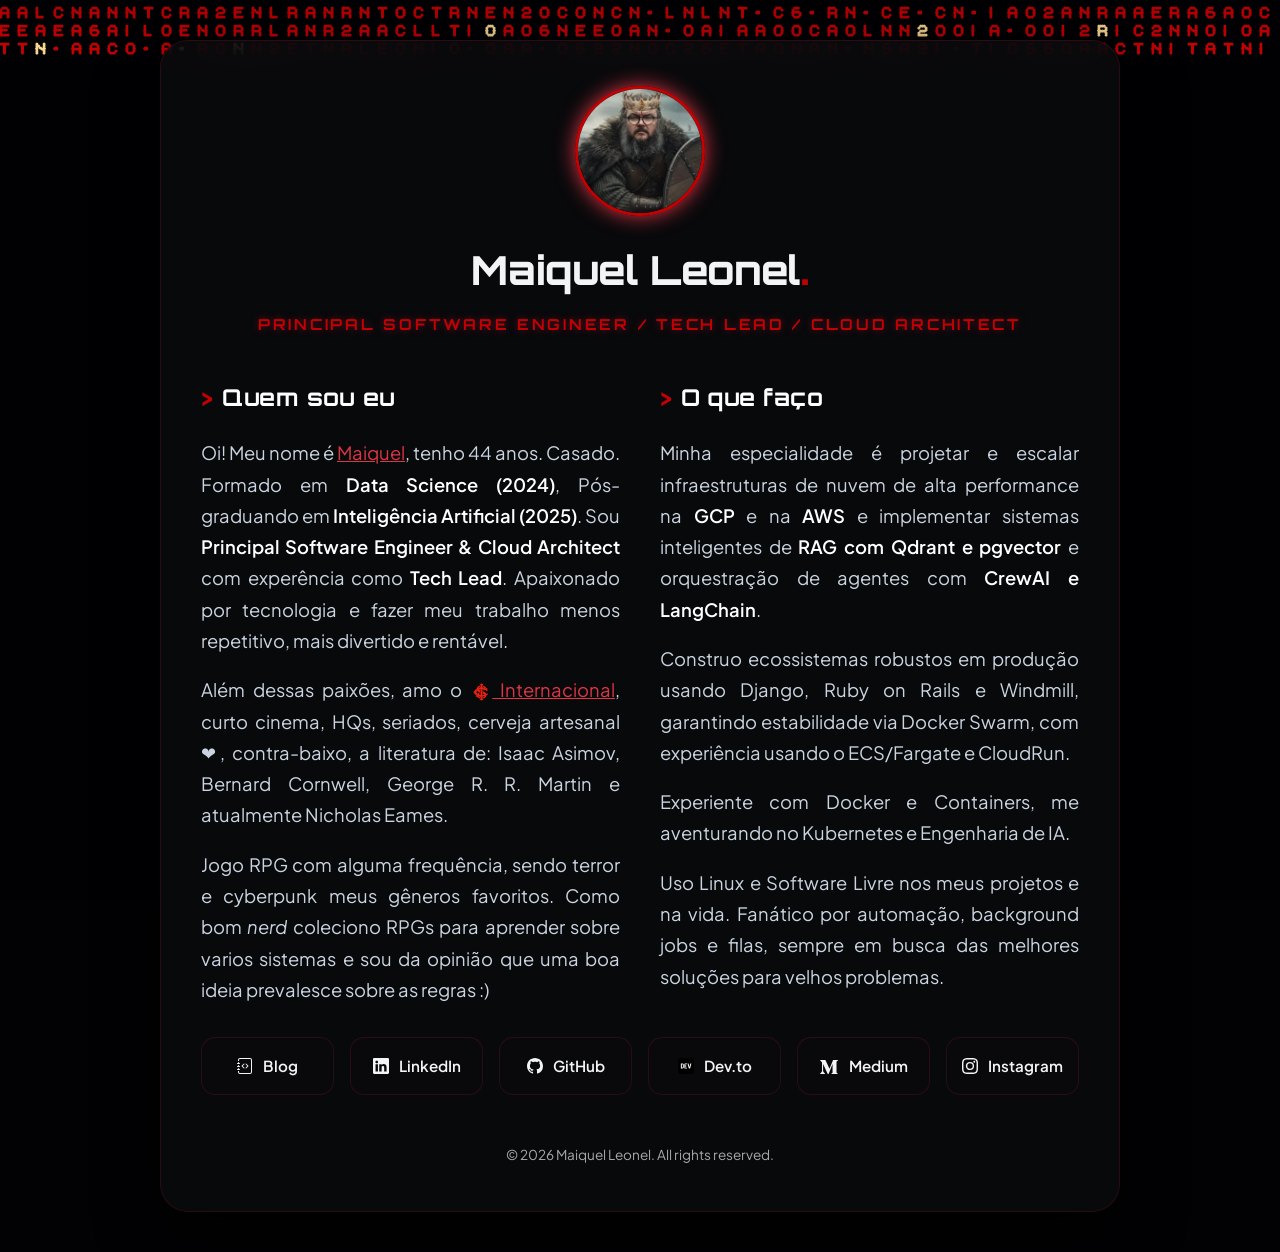
==== commit f7349427: "fixes" ====
--- a/index.html
+++ b/index.html
@@ -30,6 +30,59 @@
     <link rel="icon" type="image/png" sizes="16x16" href="assets/favicon/favicon-16x16.png" />
     <link rel="manifest" href="assets/favicon/site.webmanifest" />
     <link rel="mask-icon" href="assets/favicon/safari-pinned-tab.svg" color="#dd4433" />
+    <link rel="canonical" href="https://maiquelleonel.com.br/" />
+    <link rel="alternate" type="application/atom+xml" title="Maiquel Leonel - Blog Feed" href="https://maiquelleonel.com.br/blog/feed.xml" />
+
+    <!-- Open Graph & Social Cards -->
+    <meta property="og:type" content="profile" />
+    <meta property="og:title" content="Maiquel Leonel - Principal Engineer / Tech Lead / Cloud Architect" />
+    <meta property="og:description" content="Engenharia de IA, Tech Lead, Django, Python, Ruby on Rails, Postgres. Especializado em GCP, AWS, RAG, Qdrant, pgvector, cloudrun, e Sistemas Multiagentes" />
+    <meta property="og:url" content="https://maiquelleonel.com.br/" />
+    <meta property="og:image" content="https://maiquelleonel.com.br/assets/profile.png" />
+    <meta name="twitter:card" content="summary" />
+    <meta name="twitter:title" content="Maiquel Leonel - Principal Engineer / Tech Lead / Cloud Architect" />
+    <meta name="twitter:description" content="Engenharia de IA, Tech Lead, Django, Python, Ruby on Rails, Postgres. Especializado em GCP, AWS, RAG, Qdrant, pgvector, cloudrun, e Sistemas Multiagentes" />
+    <meta name="twitter:image" content="https://maiquelleonel.com.br/assets/profile.png" />
+
+    <!-- Schema.org JSON-LD (AI & Knowledge Graph) -->
+    <script type="application/ld+json">
+    {
+      "@context": "https://schema.org",
+      "@type": "Person",
+      "name": "Maiquel Leonel",
+      "url": "https://maiquelleonel.com.br/",
+      "image": "https://maiquelleonel.com.br/assets/profile.png",
+      "jobTitle": "Principal Software Engineer & Cloud Architect",
+      "description": "Principal Software Engineer, Tech Lead & Cloud Architect especializado em Engenharia de IA, RAG, Arquitetura de Nuvem e Sistemas Multiagentes.",
+      "knowsAbout": [
+        "Artificial Intelligence",
+        "Generative AI",
+        "RAG (Retrieval-Augmented Generation)",
+        "Qdrant",
+        "pgvector",
+        "Google Cloud Platform (GCP)",
+        "Amazon Web Services (AWS)",
+        "Cloud Run",
+        "Kubernetes",
+        "Docker Swarm",
+        "Python",
+        "Django",
+        "Ruby on Rails",
+        "PostgreSQL",
+        "Windmill",
+        "Multi-Agent Systems"
+      ],
+      "sameAs": [
+        "https://maiquelleonel.com.br/blog/",
+        "https://www.linkedin.com/in/maiquelleonel",
+        "https://github.com/maiquelleonel",
+        "https://medium.com/@maiquelleonel",
+        "https://dev.to/maiquelleonel",
+        "https://instagram.com/__hagrid__"
+      ]
+    }
+    </script>
+
     <link rel="preconnect" href="https://fonts.googleapis.com" />
     <link rel="preconnect" href="https://fonts.gstatic.com" crossorigin />
     <link
@@ -105,6 +158,13 @@
 
     <!-- Links de Contato -->
     <nav class="links-container" aria-label="Redes e Contato">
+        <a href="/blog/" class="link-card" aria-label="Blog">
+            <svg aria-hidden="true" xmlns="http://www.w3.org/2000/svg" width="16" height="16" fill="currentColor" class="bi bi-journal-code" viewBox="0 0 16 16">
+              <path fill-rule="evenodd" d="M8.646 5.646a.5.5 0 0 1 .708 0l2 2a.5.5 0 0 1 0 .708l-2 2a.5.5 0 0 1-.708-.708L10.293 8 8.646 6.354a.5.5 0 0 1 0-.708m-1.292 0a.5.5 0 0 0-.708 0l-2 2a.5.5 0 0 0 0 .708l2 2a.5.5 0 0 0 .708-.708L5.707 8l1.647-1.646a.5.5 0 0 0 0-.708"/>
+              <path d="M3 0h10a2 2 0 0 1 2 2v12a2 2 0 0 1-2 2H3a2 2 0 0 1-2-2v-1h1v1a1 1 0 0 0 1 1h10a1 1 0 0 0 1-1V2a1 1 0 0 0-1-1H3a1 1 0 0 0-1 1v1H1V2a2 2 0 0 1 2-2"/>
+              <path d="M1 5v-.5a.5.5 0 0 1 1 0V5h.5a.5.5 0 0 1 0 1h-2a.5.5 0 0 1 0-1zm0 3v-.5a.5.5 0 0 1 1 0V8h.5a.5.5 0 0 1 0 1h-2a.5.5 0 0 1 0-1zm0 3v-.5a.5.5 0 0 1 1 0v.5h.5a.5.5 0 0 1 0 1h-2a.5.5 0 0 1 0-1z"/>
+            </svg><span>Blog</span>
+        </a>
         <a href="https://www.linkedin.com/in/maiquelleonel" target="_blank" rel="noopener noreferrer" class="link-card" aria-label="LinkedIn">
             <svg aria-hidden="true" xmlns="http://www.w3.org/2000/svg" width="16" height="16" fill="currentColor" class="bi bi-linkedin" viewBox="0 0 16 16">
               <path d="M0 1.146C0 .513.526 0 1.175 0h13.65C15.474 0 16 .513 16 1.146v13.708c0 .633-.526 1.146-1.175 1.146H1.175C.526 16 0 15.487 0 14.854zm4.943 12.248V6.169H2.542v7.225zm-1.2-8.212c.837 0 1.358-.554 1.358-1.248-.015-.709-.52-1.248-1.342-1.248S2.4 3.226 2.4 3.934c0 .694.521 1.248 1.327 1.248zm4.908 8.212V9.359c0-.216.016-.432.08-.586.173-.431.568-.878 1.232-.878.869 0 1.216.662 1.216 1.634v3.865h2.401V9.25c0-2.22-1.184-3.252-2.764-3.252-1.274 0-1.845.7-2.165 1.193v.025h-.016l.016-.025V6.169h-2.4c.03.678 0 7.225 0 7.225z"/>
@@ -115,15 +175,11 @@
               <path d="M8 0C3.58 0 0 3.58 0 8c0 3.54 2.29 6.53 5.47 7.59.4.07.55-.17.55-.38 0-.19-.01-.82-.01-1.49-2.01.37-2.53-.49-2.69-.94-.09-.23-.48-.94-.82-1.13-.28-.15-.68-.52-.01-.53.63-.01 1.08.58 1.23.82.72 1.21 1.87.87 2.33.66.07-.52.28-.87.51-1.07-1.78-.2-3.64-.89-3.64-3.95 0-.87.31-1.59.82-2.15-.08-.2-.36-1.02.08-2.12 0 0 .67-.21 2.2.82.64-.18 1.32-.27 2-.27s1.36.09 2 .27c1.53-1.04 2.2-.82 2.2-.82.44 1.1.16 1.92.08 2.12.51.56.82 1.27.82 2.15 0 3.07-1.87 3.75-3.65 3.95.29.25.54.73.54 1.48 0 1.07-.01 1.93-.01 2.2 0 .21.15.46.55.38A8.01 8.01 0 0 0 16 8c0-4.42-3.58-8-8-8"/>
             </svg><span>GitHub</span>
         </a>
-        <a href="https://instagram.com/__hagrid__" target="_blank" rel="noopener noreferrer" class="link-card" aria-label="Instagram">
-            <svg aria-hidden="true" xmlns="http://www.w3.org/2000/svg" width="16" height="16" fill="currentColor" class="bi bi-instagram" viewBox="0 0 16 16">
-                <path d="M8 0C5.829 0 5.556.01 4.703.048 3.85.088 3.269.222 2.76.42a3.9 3.9 0 0 0-1.417.923A3.9 3.9 0 0 0 .42 2.76C.222 3.268.087 3.85.048 4.7.01 5.555 0 5.827 0 8.001c0 2.172.01 2.444.048 3.297.04.852.174 1.433.372 1.942.205.526.478.972.923 1.417.444.445.89.719 1.416.923.51.198 1.09.333 1.942.372C5.555 15.99 5.827 16 8 16s2.444-.01 3.298-.048c.851-.04 1.434-.174 1.943-.372a3.9 3.9 0 0 0 1.416-.923c.445-.445.718-.891.923-1.417.197-.509.332-1.09.372-1.942C15.99 10.445 16 10.173 16 8s-.01-2.445-.048-3.299c-.04-.851-.175-1.433-.372-1.941a3.9 3.9 0 0 0-.923-1.417A3.9 3.9 0 0 0 13.24.42c-.51-.198-1.092-.333-1.943-.372C10.443.01 10.172 0 7.998 0zm-.717 1.442h.718c2.136 0 2.389.007 3.232.046.78.035 1.204.166 1.486.275.373.145.64.319.92.599s.453.546.598.92c.11.281.24.705.275 1.485.039.843.047 1.096.047 3.231s-.008 2.389-.047 3.232c-.035.78-.166 1.203-.275 1.485a2.5 2.5 0 0 1-.599.919c-.28.28-.546.453-.92.598-.28.11-.704.24-1.485.276-.843.038-1.096.047-3.232.047s-2.39-.009-3.233-.047c-.78-.036-1.203-.166-1.485-.276a2.5 2.5 0 0 1-.92-.598 2.5 2.5 0 0 1-.6-.92c-.109-.281-.24-.705-.275-1.485-.038-.843-.046-1.096-.046-3.233s.008-2.388.046-3.231c.036-.78.166-1.204.276-1.486.145-.373.319-.64.599-.92s.546-.453.92-.598c.282-.11.705-.24 1.485-.276.738-.034 1.024-.044 2.515-.045zm4.988 1.328a.96.96 0 1 0 0 1.92.96.96 0 0 0 0-1.92m-4.27 1.122a4.109 4.109 0 1 0 0 8.217 4.109 4.109 0 0 0 0-8.217m0 1.441a2.667 2.667 0 1 1 0 5.334 2.667 2.667 0 0 1 0-5.334"/>
-            </svg><span>Instagram</span>
-        </a>
-        <a href="mailto:maiquel (at) maiquelleonel.com.br" class="link-card" aria-label="E-mail">
-            <svg aria-hidden="true" xmlns="http://www.w3.org/2000/svg" width="20" height="16" fill="currentColor" class="bi bi-envelope-fill" viewBox="0 0 24 16">
-                <path d="M24 4.5v15c0 .85-.65 1.5-1.5 1.5H21V7.387l-9 6.463-9-6.463V21H1.5C.649 21 0 20.35 0 19.5v-15c0-.425.162-.8.431-1.068C.7 3.16 1.076 3 1.5 3H2l10 7.25L22 3h.5c.425 0 .8.162 1.069.432.27.268.431.643.431 1.068z" />
-            </svg><span>Mail</span>
+        <a href="https://dev.to/maiquelleonel" target="_blank" rel="noopener noreferrer" class="link-card" aria-label="Dev.to">
+            <svg aria-hidden="true" xmlns="http://www.w3.org/2000/svg" width="16" height="16" viewBox="0 0 512 512">
+              <rect width="512" height="512" rx="15%"/>
+              <path fill="#ffffff" d="M140.47 203.94h-17.44v104.47h17.45c10.155-.545 17.358-8.669 17.47-17.41v-69.65c-.696-10.364-7.796-17.272-17.48-17.41zm45.73 87.25c0 18.81-11.61 47.31-48.36 47.25h-46.4V172.98h47.38c35.44 0 47.36 28.46 47.37 47.28zm100.68-88.66H233.6v38.42h32.57v29.57H233.6v38.41h53.29v29.57h-62.18c-11.16.29-20.44-8.53-20.72-19.69V193.7c-.27-11.15 8.56-20.41 19.71-20.69h63.19zm103.64 115.29c-13.2 30.75-36.85 24.63-47.44 0l-38.53-144.8h32.57l29.71 113.72 29.57-113.72h32.58z"/>
+            </svg><span>Dev.to</span>
         </a>
         <a href="https://medium.com/@maiquelleonel/" target="_blank" rel="noopener noreferrer" class="link-card" aria-label="Medium">
             <svg aria-hidden="true" xmlns="http://www.w3.org/2000/svg" width="20" height="16" fill="currentColor" class="bi bi-medium" viewBox="0 0 24 21">
@@ -131,6 +187,11 @@
                     d="M2.846 6.36c.03-.295-.083-.586-.303-.784l-2.24-2.7v-.403H7.26l5.378 11.795 4.728-11.795H24v.403l-1.917 1.837c-.165.126-.247.333-.213.538v13.5c-.034.204.048.41.213.537l1.87 1.837v.403h-9.41v-.403l1.937-1.882c.19-.19.19-.246.19-.538V7.794l-5.39 13.688h-.727L4.278 7.794v9.174c-.052.386.076.774.347 1.053l2.52 3.06v.402H0v-.403l2.52-3.06c.27-.278.39-.67.326-1.052V6.36z"
                 />
             </svg><span>Medium</span>
+        </a>
+        <a href="https://instagram.com/__hagrid__" target="_blank" rel="noopener noreferrer" class="link-card" aria-label="Instagram">
+            <svg aria-hidden="true" xmlns="http://www.w3.org/2000/svg" width="16" height="16" fill="currentColor" class="bi bi-instagram" viewBox="0 0 16 16">
+                <path d="M8 0C5.829 0 5.556.01 4.703.048 3.85.088 3.269.222 2.76.42a3.9 3.9 0 0 0-1.417.923A3.9 3.9 0 0 0 .42 2.76C.222 3.268.087 3.85.048 4.7.01 5.555 0 5.827 0 8.001c0 2.172.01 2.444.048 3.297.04.852.174 1.433.372 1.942.205.526.478.972.923 1.417.444.445.89.719 1.416.923.51.198 1.09.333 1.942.372C5.555 15.99 5.827 16 8 16s2.444-.01 3.298-.048c.851-.04 1.434-.174 1.943-.372a3.9 3.9 0 0 0 1.416-.923c.445-.445.718-.891.923-1.417.197-.509.332-1.09.372-1.942C15.99 10.445 16 10.173 16 8s-.01-2.445-.048-3.299c-.04-.851-.175-1.433-.372-1.941a3.9 3.9 0 0 0-.923-1.417A3.9 3.9 0 0 0 13.24.42c-.51-.198-1.092-.333-1.943-.372C10.443.01 10.172 0 7.998 0zm-.717 1.442h.718c2.136 0 2.389.007 3.232.046.78.035 1.204.166 1.486.275.373.145.64.319.92.599s.453.546.598.92c.11.281.24.705.275 1.485.039.843.047 1.096.047 3.231s-.008 2.389-.047 3.232c-.035.78-.166 1.203-.275 1.485a2.5 2.5 0 0 1-.599.919c-.28.28-.546.453-.92.598-.28.11-.704.24-1.485.276-.843.038-1.096.047-3.232.047s-2.39-.009-3.233-.047c-.78-.036-1.203-.166-1.485-.276a2.5 2.5 0 0 1-.92-.598 2.5 2.5 0 0 1-.6-.92c-.109-.281-.24-.705-.275-1.485-.038-.843-.046-1.096-.046-3.233s.008-2.388.046-3.231c.036-.78.166-1.204.276-1.486.145-.373.319-.64.599-.92s.546-.453.92-.598c.282-.11.705-.24 1.485-.276.738-.034 1.024-.044 2.515-.045zm4.988 1.328a.96.96 0 1 0 0 1.92.96.96 0 0 0 0-1.92m-4.27 1.122a4.109 4.109 0 1 0 0 8.217 4.109 4.109 0 0 0 0-8.217m0 1.441a2.667 2.667 0 1 1 0 5.334 2.667 2.667 0 0 1 0-5.334"/>
+            </svg><span>Instagram</span>
         </a>
     </nav>
     <footer>
--- a/assets/style.min.css
+++ b/assets/style.min.css
@@ -1 +1 @@
-@import url(https://fonts.googleapis.com/css2?family=Bitcount+Prop+Single:wght@100..900&family=Orbitron:wght@400..900&family=Plus+Jakarta+Sans:ital,wght@0,200..800;1,200..800&display=swap);:root{--matrix-red:#c20103;--matrix-red-glow:#dc3545;--glass-bg:rgba(10, 11, 14, 0.85);--glass-border:rgba(225, 29, 72, 0.15);--text-primary:#f3f4f6;--text-secondary:#cbd5e1}*{box-sizing:border-box;margin:0;padding:0}body{background-color:#020204;color:var(--text-primary);font-family:"Plus Jakarta Sans",sans-serif;line-height:1.7;padding:40px 20px;justify-content:center;min-height:100vh;overflow-x:hidden;position:relative}#matrixCanvas{position:fixed;top:0;left:0;width:100%;height:100%;z-index:1;pointer-events:none}.profile-container{max-width:960px;width:100%;background:var(--glass-bg);backdrop-filter:blur(20px);-webkit-backdrop-filter:blur(20px);border:1px solid var(--glass-border);padding:45px 40px;border-radius:28px;box-shadow:0 24px 60px rgba(0,0,0,.7);z-index:2;position:relative}.profile-header,body{display:flex;align-items:center}.profile-header{flex-direction:column;text-align:center;margin-bottom:40px}.profile-img{width:130px;height:130px;border-radius:50%;object-fit:cover;border:3px solid var(--matrix-red);box-shadow:0 0 20px var(--matrix-red-glow);margin-bottom:20px;transition:all .4s ease}.profile-container:hover .profile-img{transform:scale(1.05);box-shadow:0 0 30px var(--matrix-red)}h1{font-family:"Orbitron",sans-serif;font-size:2.5rem;font-weight:800;margin-bottom:8px;letter-spacing:-.01em}.subtitle,h1::after{color:var(--matrix-red)}h1::after{content:"."}a.text-danger{color:#dc3545}a:hover{color:#c20103}.subtitle{font-family:"Orbitron",sans-serif;font-size:.95rem;font-weight:700;text-transform:uppercase;letter-spacing:.18em;text-shadow:0 0 8px rgba(225,29,72,.4)}.content-grid{display:grid;grid-template-columns:1fr 1fr;gap:40px;margin-bottom:20px}.section-block{text-align:left}h2,h2::before{font-weight:700}h2{font-family:"Orbitron",sans-serif;font-size:1.45rem;margin-bottom:20px;color:#fff;display:flex;align-items:center;gap:10px;letter-spacing:.02em}h2::before{content:">";color:var(--matrix-red);font-family:"Orbitron",monospace}.bio-text{color:var(--text-secondary);font-size:1.15rem;text-align:justify;text-justify:inter-word;margin-bottom:18px;font-weight:400}.bio-text:last-child{margin-bottom:0}.bio-text strong{color:#fff;font-weight:600}.links-container{display:flex;flex-wrap:wrap;gap:16px;width:100%;margin-top:32px}.link-card{display:flex;align-items:center;justify-content:center;gap:10px;padding:15px;background:rgba(10,11,14,.6);color:var(--text-primary);text-decoration:none;font-weight:600;font-size:.95rem;border-radius:14px;border:1px solid var(--glass-border);transition:all .3s ease;flex:1 1 calc(15% - 12px);max-width:calc(25% - 12px)}.link-card i{font-size:1.1rem;transition:transform .2s ease}.link-card:hover i{transform:scale(1.15)}.link-card:hover{border-color:var(--matrix-red);background:rgba(225,29,72,.08);box-shadow:0 0 20px rgba(225,29,72,.2);transform:translateY(-2px)}footer{margin-top:48px;font-size:.85rem;color:rgba(255,255,255,.65);text-align:center}@media (max-width:768px){body{padding:30px 15px}.profile-container{padding:35px 20px}.content-grid{grid-template-columns:1fr;gap:30px}h1{font-size:2rem}}@media (max-width:600px){.link-card span{display:none}.link-card{padding:14px;font-size:1.4rem}}.bi-inter{display:inline-block;vertical-align:middle;width:1.2em;height:1.2em;background-image:url("data:image/svg+xml;utf8,<svg id='Camada_1' xmlns='http://www.w3.org/2000/svg' version='1.1' viewBox='15 0 95 95'><style>.st0{fill:%23fff0;}.st1{fill:%23fff0;}.st2{fill-rule:evenodd;fill:%23e32213;}.st3{fill:%23e32213;}</style><g><path class='st1' d='M63.96,91.46c24.68,0,44.69-19.72,44.69-43.96S88.65,3.54,63.96,3.54,19.28,23.26,19.28,47.5s20.01,43.96,44.69,43.96Z'/><path class='st2' d='M69.08,75.98c0,2.92,2.05,3.07,2.05,3.07,1.46,0,2.63-1.17,2.63-1.17,0,4.53-3.79,4.82-3.79,4.82-2.05,0-2.63-.87-2.63-.87-1.17,1.75-2.63,2.2-2.63,2.2,0,0-1.61-.44-2.63-2.2,0,0-.59.87-2.63.87,0,0-3.79-.29-3.79-4.82,0,0,1.17,1.17,2.63,1.17,0,0,2.05-.15,2.05-3.07V19.47c0-2.92-2.05-3.07-2.05-3.07-1.46,0-2.63,1.02-2.63,1.02,0-4.53,3.79-4.82,3.79-4.82,2.05,0,2.63.87,2.63.87,1.17-1.75,2.63-2.33,2.63-2.33,0,0,1.46.44,2.63,2.33,0,0,.59-.87,2.63-.87,0,0,3.79.29,3.79,4.82,0,0-1.17-1.02-2.63-1.02,0,0-2.05.15-2.05,3.07v56.52Z'/><path class='st2' d='M63.68,66.77c20.3,0,28.62-10.51,28.62-10.51l-2.92-2.2c-12.12,8.48-24.83,7.15-24.83,7.15-20.6,0-22.06-13.29-22.06-13.29,0-13.58,22.06-13.73,22.06-13.73,16.8,0,24.24,8.91,24.24,8.91h1.31l.74-.74c-2.2-3.66-1.46-11.53-1.46-11.53l-2.48-.74-2.33,3.21c-10.37-4.82-20.01-4.82-20.01-4.82-18.84,0-27.02,11.25-29.79,14.75-2.92,3.51-5.12,4.53-5.12,4.53,0,0,2.05,1.75,4.23,4.67,2.18,2.77,10.66,14.32,29.79,14.32h.01Z'/><path class='st0' d='M61.04,29.83v-2.63c-14.6,1.17-22.34,9.2-26,13.58-.44.59-1.02,1.31-1.31,1.61-2.63,3.36-4.67,4.23-4.67,4.23l-1.75.87,1.46,1.31s2.05,1.75,3.94,4.38h0c2.05,2.92,10.22,13.88,28.18,14.75v-2.63c-16.65-1.02-24.24-11.1-26.14-13.73h0c-1.17-1.61-2.33-2.92-3.21-3.66,1.02-.74,2.48-2.05,4.09-3.94.29-.44.74-1.02,1.31-1.61,3.51-4.09,10.66-11.4,24.1-12.56l-.02.02ZM61.04,62.39c-18.4-1.46-19.86-14.17-19.86-14.32v-.15h0c0-11.25,13.29-14.02,19.86-14.75v2.48c-5.84.74-17.24,3.21-17.24,12.12.15,1.17,2.2,10.51,17.24,11.83v2.77h0ZM61.04,33.18c2.05-.29,3.51-.29,3.51-.29h0c14.45,0,22.34,6.43,24.54,8.61-1.17-3.21-1.17-7.74-1.02-9.79l-.59-.15-1.75,2.48-.74.87-1.02-.44c-10.07-4.67-19.42-4.67-19.57-4.67h0c-1.17,0-2.33,0-3.51.15v-2.63c1.17-.15,2.33-.15,3.51-.15h0c.15,0,9.5,0,19.72,4.38l1.75-2.33.59-.74.87.29,2.48.74,1.02.29-.15,1.02s-.74,7.45,1.31,10.81l.44.87-.59.74-.74.74-.44.44h-2.33l-.44-.44s-7.01-8.48-23.22-8.48c-.15,0-1.61,0-3.51.29v-2.63h-.15.01ZM63.68,65.46c15.91,0,24.1-6.58,26.72-9.2l-1.02-.74c-11.53,7.74-23.52,7.01-24.83,6.87-1.17,0-2.33,0-3.51-.15v-2.48c1.17.15,2.33.15,3.51.15h.15s12.27,1.31,23.95-7.01l.74-.59.74.59,2.92,2.2,1.02.74-.72,1.17s-8.76,11.1-29.64,11.1c-.87,0-1.75,0-2.63-.15v-2.63c.87.15,1.75.15,2.63.15h-.02Z'/><path class='st2' d='M63.68,66.77c20.3,0,28.62-10.51,28.62-10.51l-2.92-2.2c-12.12,8.48-24.83,7.15-24.83,7.15-20.6,0-22.06-13.29-22.06-13.29,0-13.58,22.06-13.73,22.06-13.73,16.8,0,24.24,8.91,24.24,8.91h1.31l.74-.74c-2.2-3.66-1.46-11.53-1.46-11.53l-2.48-.74-2.33,3.21c-10.37-4.82-20.01-4.82-20.01-4.82-18.84,0-27.02,11.25-29.79,14.75-2.92,3.51-5.12,4.53-5.12,4.53,0,0,2.05,1.75,4.23,4.67,2.18,2.77,10.66,14.32,29.79,14.32h.01Z'/><path class='st0' d='M70.83,52.62s8.04,3.21,8.18,9.5c0,0,.87,9.2-8.61,9.2v-2.63c6.58,0,5.99-6.43,5.99-6.43v-.15c0-4.67-6.58-7.3-6.58-7.3l1.02-2.2h0Z'/><rect class='st0' x='69.08' y='70.14' width='2.63' height='5.4'/><path class='st0' d='M70.39,74.22s14.75-.87,14.6-13.88v-.29s1.9-9.64-15.04-14.32l.74-2.48c18.26,5.12,17.09,16.21,16.94,17.24,0,15.19-17.09,16.21-17.09,16.21l-.15-2.48Z'/><path class='st0' d='M58.42,41.95s-7.3-3.36-7.3-9.79h0s.29-7.74,7.74-8.18l.15,2.48c-4.97.29-5.25,5.4-5.25,5.69.15,4.82,5.84,7.3,5.84,7.45,0,0-1.17,2.33-1.17,2.33Z'/><path class='st0' d='M59.15,21.06s-13.14,2.33-13.14,13.29v.29s-1.46,10.22,13.43,14.45l-.74,2.48c-16.35-4.53-15.34-16.06-15.19-17.09,0-13.14,15.34-15.78,15.34-15.78l.29,2.33h.01Z'/><path class='st0' d='M70.83,23.98s5.55,1.75,5.55,7.15h0s0,2.92-1.75,5.99c-.29.59-.44,1.02-.44,1.46,0,.29.15.59.29.87.15.15.29.44.59.44.15.15.29.15.44.15h.29s1.17.44,2.05-3.79c1.17-5.99,5.55-9.79,5.55-9.79l1.75,1.9s-3.79,3.21-4.82,8.33c-1.17,5.84-4.09,5.99-4.97,5.84-.59,0-1.17-.15-1.61-.44-.59-.29-1.17-.87-1.46-1.46-.44-.59-.59-1.31-.59-2.2s.29-1.75.74-2.63c1.31-2.33,1.46-4.53,1.46-4.82,0-3.51-3.66-4.67-3.66-4.67l.59-2.33h0Z'/><rect class='st0' x='57.69' y='70.14' width='2.63' height='5.25'/><path class='st0' d='M38.7,63.41s3.66-.44,7.3-7.3c3.07-5.69,6.28-5.55,6.58-5.55.74,0,4.97.44,4.97,5.25v.15s-.29,5.4-4.23,9.64c.87,1.02,2.77,2.77,5.84,3.21l-.44,2.63c-5.84-.87-8.33-5.25-8.33-5.25l-.44-.87.74-.74c3.66-3.51,4.09-8.18,4.23-8.76,0-2.77-2.48-2.77-2.48-2.77h-.15s-1.61-.29-3.94,4.09c-4.38,7.89-9.2,8.61-9.2,8.61l-.44-2.33h-.01Z'/><path class='st2' d='M70.39,44.58v9.35s7.3,2.92,7.3,8.48c0,0,.74,7.89-7.3,7.89v5.4s15.91-1.02,15.91-15.04c0-.15,2.05-10.96-15.91-16.06h0Z'/><path class='st2' d='M58.86,50.27v-9.5s-6.58-2.92-6.58-8.61c0,0,.29-6.72,6.58-7.01v-5.4s-14.32,2.48-14.32,14.6c0,.15-1.61,11.4,14.32,15.91h0Z'/><path class='st2' d='M70.39,19.9v5.4s4.67,1.46,4.67,5.99c0,0-.15,2.63-1.61,5.4-1.61,2.92.29,4.82,1.9,4.82,0,0,2.48.74,3.66-4.82,1.17-5.55,5.12-9.05,5.12-9.05v-2.77s-1.61,1.02-3.79.44c0,0-7.74-5.4-9.94-5.4h0Z'/><path class='st2' d='M58.86,70.14v5.25s-5.55-.87-15.63-7.74l-3.79-.29-.74-2.77s4.23-.59,8.33-7.89c2.77-5.12,5.25-4.82,5.25-4.82,0,0,3.79,0,3.79,3.94,0,0-.29,5.55-4.67,9.64.15.15,2.33,4.09,7.45,4.67Z'/></g></svg>");background-repeat:no-repeat;background-position:center;background-size:contain}+@import url(https://fonts.googleapis.com/css2?family=Bitcount+Prop+Single:wght@100..900&family=Orbitron:wght@400..900&family=Plus+Jakarta+Sans:ital,wght@0,200..800;1,200..800&display=swap);:root{--matrix-red:#c20103;--matrix-red-glow:#dc3545;--glass-bg:rgba(10, 11, 14, 0.85);--glass-border:rgba(225, 29, 72, 0.15);--text-primary:#f3f4f6;--text-secondary:#cbd5e1}*{box-sizing:border-box;margin:0;padding:0}body{background-color:#020204;color:var(--text-primary);font-family:"Plus Jakarta Sans",sans-serif;line-height:1.7;padding:40px 20px;justify-content:center;min-height:100vh;overflow-x:hidden;position:relative}#matrixCanvas{position:fixed;top:0;left:0;width:100%;height:100%;z-index:1;pointer-events:none}.profile-container{max-width:960px;width:100%;background:var(--glass-bg);backdrop-filter:blur(20px);-webkit-backdrop-filter:blur(20px);border:1px solid var(--glass-border);padding:45px 40px;border-radius:28px;box-shadow:0 24px 60px rgba(0,0,0,.7);z-index:2;position:relative}.profile-header,body{display:flex;align-items:center}.profile-header{flex-direction:column;text-align:center;margin-bottom:40px}.profile-img{width:130px;height:130px;border-radius:50%;object-fit:cover;border:3px solid var(--matrix-red);box-shadow:0 0 20px var(--matrix-red-glow);margin-bottom:20px;transition:all .4s ease}.profile-container:hover .profile-img{transform:scale(1.05);box-shadow:0 0 30px var(--matrix-red)}h1{font-family:"Orbitron",sans-serif;font-size:2.5rem;font-weight:800;margin-bottom:8px;letter-spacing:-.01em}.subtitle,h1::after{color:var(--matrix-red)}h1::after{content:"."}a.text-danger{color:#dc3545}a:hover{color:#c20103}.subtitle{font-family:"Orbitron",sans-serif;font-size:.95rem;font-weight:700;text-transform:uppercase;letter-spacing:.18em;text-shadow:0 0 8px rgba(225,29,72,.4)}.content-grid{display:grid;grid-template-columns:1fr 1fr;gap:40px;margin-bottom:20px}.section-block{text-align:left}h2,h2::before{font-weight:700}h2{font-family:"Orbitron",sans-serif;font-size:1.45rem;margin-bottom:20px;color:#fff;display:flex;align-items:center;gap:10px;letter-spacing:.02em}h2::before{content:">";color:var(--matrix-red);font-family:"Orbitron",monospace}.bio-text{color:var(--text-secondary);font-size:1.15rem;text-align:justify;text-justify:inter-word;margin-bottom:18px;font-weight:400}.bio-text:last-child{margin-bottom:0}.bio-text strong{color:#fff;font-weight:600}.link-card,.links-container{display:flex;justify-content:center}.links-container{flex-wrap:wrap;gap:16px;width:100%;margin-top:32px}.link-card{align-items:center;gap:10px;padding:15px;background:rgba(10,11,14,.6);color:var(--text-primary);text-decoration:none;font-weight:600;font-size:.95rem;border-radius:14px;border:1px solid var(--glass-border);transition:all .3s ease;flex:1 1 calc(15% - 12px);max-width:calc(25% - 12px)}.link-card i{font-size:1.1rem;transition:transform .2s ease}.link-card:hover i{transform:scale(1.15)}.link-card:hover{border-color:var(--matrix-red);background:rgba(225,29,72,.08);box-shadow:0 0 20px rgba(225,29,72,.2);transform:translateY(-2px)}footer{margin-top:48px;font-size:.85rem;color:rgba(255,255,255,.65);text-align:center}@media (max-width:768px){body{padding:30px 15px}.profile-container{padding:35px 20px}.content-grid{grid-template-columns:1fr;gap:30px}h1{font-size:2rem}}@media (max-width:600px){.link-card span{display:none}.link-card{padding:14px;font-size:1.4rem}}.bi-inter{display:inline-block;vertical-align:middle;width:1.2em;height:1.2em;background-image:url("data:image/svg+xml;utf8,<svg id='Camada_1' xmlns='http://www.w3.org/2000/svg' version='1.1' viewBox='15 0 95 95'><style>.st0{fill:%23fff0;}.st1{fill:%23fff0;}.st2{fill-rule:evenodd;fill:%23e32213;}.st3{fill:%23e32213;}</style><g><path class='st1' d='M63.96,91.46c24.68,0,44.69-19.72,44.69-43.96S88.65,3.54,63.96,3.54,19.28,23.26,19.28,47.5s20.01,43.96,44.69,43.96Z'/><path class='st2' d='M69.08,75.98c0,2.92,2.05,3.07,2.05,3.07,1.46,0,2.63-1.17,2.63-1.17,0,4.53-3.79,4.82-3.79,4.82-2.05,0-2.63-.87-2.63-.87-1.17,1.75-2.63,2.2-2.63,2.2,0,0-1.61-.44-2.63-2.2,0,0-.59.87-2.63.87,0,0-3.79-.29-3.79-4.82,0,0,1.17,1.17,2.63,1.17,0,0,2.05-.15,2.05-3.07V19.47c0-2.92-2.05-3.07-2.05-3.07-1.46,0-2.63,1.02-2.63,1.02,0-4.53,3.79-4.82,3.79-4.82,2.05,0,2.63.87,2.63.87,1.17-1.75,2.63-2.33,2.63-2.33,0,0,1.46.44,2.63,2.33,0,0,.59-.87,2.63-.87,0,0,3.79.29,3.79,4.82,0,0-1.17-1.02-2.63-1.02,0,0-2.05.15-2.05,3.07v56.52Z'/><path class='st2' d='M63.68,66.77c20.3,0,28.62-10.51,28.62-10.51l-2.92-2.2c-12.12,8.48-24.83,7.15-24.83,7.15-20.6,0-22.06-13.29-22.06-13.29,0-13.58,22.06-13.73,22.06-13.73,16.8,0,24.24,8.91,24.24,8.91h1.31l.74-.74c-2.2-3.66-1.46-11.53-1.46-11.53l-2.48-.74-2.33,3.21c-10.37-4.82-20.01-4.82-20.01-4.82-18.84,0-27.02,11.25-29.79,14.75-2.92,3.51-5.12,4.53-5.12,4.53,0,0,2.05,1.75,4.23,4.67,2.18,2.77,10.66,14.32,29.79,14.32h.01Z'/><path class='st0' d='M61.04,29.83v-2.63c-14.6,1.17-22.34,9.2-26,13.58-.44.59-1.02,1.31-1.31,1.61-2.63,3.36-4.67,4.23-4.67,4.23l-1.75.87,1.46,1.31s2.05,1.75,3.94,4.38h0c2.05,2.92,10.22,13.88,28.18,14.75v-2.63c-16.65-1.02-24.24-11.1-26.14-13.73h0c-1.17-1.61-2.33-2.92-3.21-3.66,1.02-.74,2.48-2.05,4.09-3.94.29-.44.74-1.02,1.31-1.61,3.51-4.09,10.66-11.4,24.1-12.56l-.02.02ZM61.04,62.39c-18.4-1.46-19.86-14.17-19.86-14.32v-.15h0c0-11.25,13.29-14.02,19.86-14.75v2.48c-5.84.74-17.24,3.21-17.24,12.12.15,1.17,2.2,10.51,17.24,11.83v2.77h0ZM61.04,33.18c2.05-.29,3.51-.29,3.51-.29h0c14.45,0,22.34,6.43,24.54,8.61-1.17-3.21-1.17-7.74-1.02-9.79l-.59-.15-1.75,2.48-.74.87-1.02-.44c-10.07-4.67-19.42-4.67-19.57-4.67h0c-1.17,0-2.33,0-3.51.15v-2.63c1.17-.15,2.33-.15,3.51-.15h0c.15,0,9.5,0,19.72,4.38l1.75-2.33.59-.74.87.29,2.48.74,1.02.29-.15,1.02s-.74,7.45,1.31,10.81l.44.87-.59.74-.74.74-.44.44h-2.33l-.44-.44s-7.01-8.48-23.22-8.48c-.15,0-1.61,0-3.51.29v-2.63h-.15.01ZM63.68,65.46c15.91,0,24.1-6.58,26.72-9.2l-1.02-.74c-11.53,7.74-23.52,7.01-24.83,6.87-1.17,0-2.33,0-3.51-.15v-2.48c1.17.15,2.33.15,3.51.15h.15s12.27,1.31,23.95-7.01l.74-.59.74.59,2.92,2.2,1.02.74-.72,1.17s-8.76,11.1-29.64,11.1c-.87,0-1.75,0-2.63-.15v-2.63c.87.15,1.75.15,2.63.15h-.02Z'/><path class='st2' d='M63.68,66.77c20.3,0,28.62-10.51,28.62-10.51l-2.92-2.2c-12.12,8.48-24.83,7.15-24.83,7.15-20.6,0-22.06-13.29-22.06-13.29,0-13.58,22.06-13.73,22.06-13.73,16.8,0,24.24,8.91,24.24,8.91h1.31l.74-.74c-2.2-3.66-1.46-11.53-1.46-11.53l-2.48-.74-2.33,3.21c-10.37-4.82-20.01-4.82-20.01-4.82-18.84,0-27.02,11.25-29.79,14.75-2.92,3.51-5.12,4.53-5.12,4.53,0,0,2.05,1.75,4.23,4.67,2.18,2.77,10.66,14.32,29.79,14.32h.01Z'/><path class='st0' d='M70.83,52.62s8.04,3.21,8.18,9.5c0,0,.87,9.2-8.61,9.2v-2.63c6.58,0,5.99-6.43,5.99-6.43v-.15c0-4.67-6.58-7.3-6.58-7.3l1.02-2.2h0Z'/><rect class='st0' x='69.08' y='70.14' width='2.63' height='5.4'/><path class='st0' d='M70.39,74.22s14.75-.87,14.6-13.88v-.29s1.9-9.64-15.04-14.32l.74-2.48c18.26,5.12,17.09,16.21,16.94,17.24,0,15.19-17.09,16.21-17.09,16.21l-.15-2.48Z'/><path class='st0' d='M58.42,41.95s-7.3-3.36-7.3-9.79h0s.29-7.74,7.74-8.18l.15,2.48c-4.97.29-5.25,5.4-5.25,5.69.15,4.82,5.84,7.3,5.84,7.45,0,0-1.17,2.33-1.17,2.33Z'/><path class='st0' d='M59.15,21.06s-13.14,2.33-13.14,13.29v.29s-1.46,10.22,13.43,14.45l-.74,2.48c-16.35-4.53-15.34-16.06-15.19-17.09,0-13.14,15.34-15.78,15.34-15.78l.29,2.33h.01Z'/><path class='st0' d='M70.83,23.98s5.55,1.75,5.55,7.15h0s0,2.92-1.75,5.99c-.29.59-.44,1.02-.44,1.46,0,.29.15.59.29.87.15.15.29.44.59.44.15.15.29.15.44.15h.29s1.17.44,2.05-3.79c1.17-5.99,5.55-9.79,5.55-9.79l1.75,1.9s-3.79,3.21-4.82,8.33c-1.17,5.84-4.09,5.99-4.97,5.84-.59,0-1.17-.15-1.61-.44-.59-.29-1.17-.87-1.46-1.46-.44-.59-.59-1.31-.59-2.2s.29-1.75.74-2.63c1.31-2.33,1.46-4.53,1.46-4.82,0-3.51-3.66-4.67-3.66-4.67l.59-2.33h0Z'/><rect class='st0' x='57.69' y='70.14' width='2.63' height='5.25'/><path class='st0' d='M38.7,63.41s3.66-.44,7.3-7.3c3.07-5.69,6.28-5.55,6.58-5.55.74,0,4.97.44,4.97,5.25v.15s-.29,5.4-4.23,9.64c.87,1.02,2.77,2.77,5.84,3.21l-.44,2.63c-5.84-.87-8.33-5.25-8.33-5.25l-.44-.87.74-.74c3.66-3.51,4.09-8.18,4.23-8.76,0-2.77-2.48-2.77-2.48-2.77h-.15s-1.61-.29-3.94,4.09c-4.38,7.89-9.2,8.61-9.2,8.61l-.44-2.33h-.01Z'/><path class='st2' d='M70.39,44.58v9.35s7.3,2.92,7.3,8.48c0,0,.74,7.89-7.3,7.89v5.4s15.91-1.02,15.91-15.04c0-.15,2.05-10.96-15.91-16.06h0Z'/><path class='st2' d='M58.86,50.27v-9.5s-6.58-2.92-6.58-8.61c0,0,.29-6.72,6.58-7.01v-5.4s-14.32,2.48-14.32,14.6c0,.15-1.61,11.4,14.32,15.91h0Z'/><path class='st2' d='M70.39,19.9v5.4s4.67,1.46,4.67,5.99c0,0-.15,2.63-1.61,5.4-1.61,2.92.29,4.82,1.9,4.82,0,0,2.48.74,3.66-4.82,1.17-5.55,5.12-9.05,5.12-9.05v-2.77s-1.61,1.02-3.79.44c0,0-7.74-5.4-9.94-5.4h0Z'/><path class='st2' d='M58.86,70.14v5.25s-5.55-.87-15.63-7.74l-3.79-.29-.74-2.77s4.23-.59,8.33-7.89c2.77-5.12,5.25-4.82,5.25-4.82,0,0,3.79,0,3.79,3.94,0,0-.29,5.55-4.67,9.64.15.15,2.33,4.09,7.45,4.67Z'/></g></svg>");background-repeat:no-repeat;background-position:center;background-size:contain}
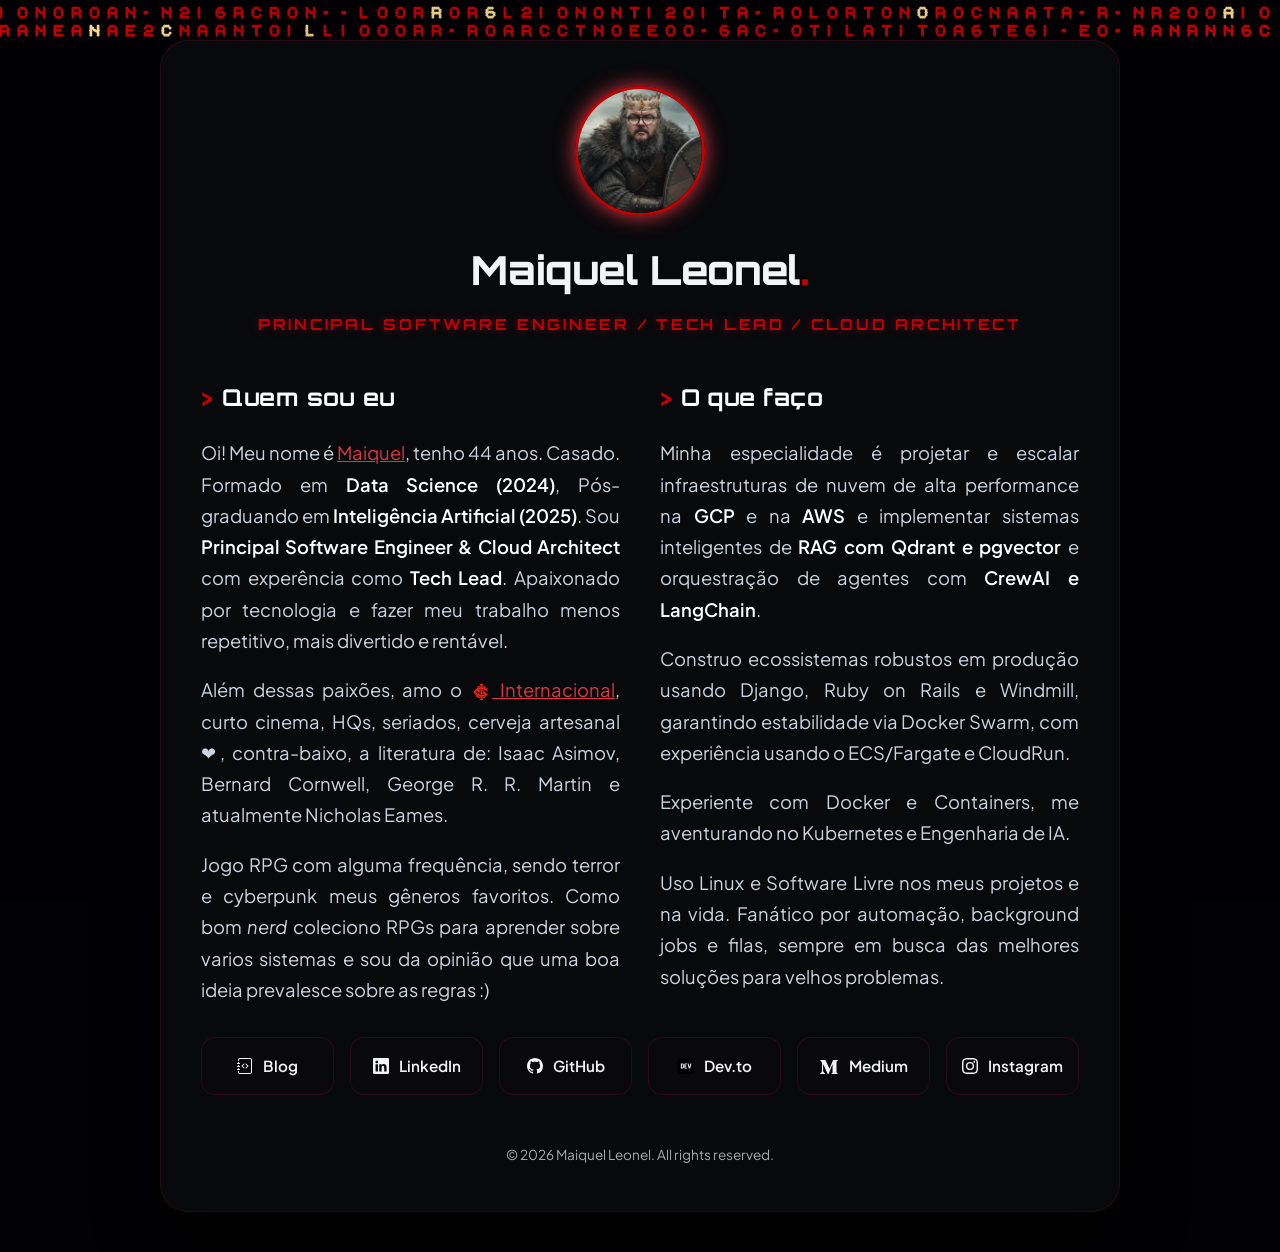
==== commit a5f59fa3: "fix css" ====
--- a/index.html
+++ b/index.html
@@ -86,12 +86,10 @@
     <link rel="preconnect" href="https://fonts.googleapis.com" />
     <link rel="preconnect" href="https://fonts.gstatic.com" crossorigin />
     <link
-        type="text/css"
         rel="stylesheet"
-        media="none"
-        href="assets/style.min.css"
-        onload="if(media!='all')media='all'"
+        href="https://fonts.googleapis.com/css2?family=Bitcount+Prop+Single:wght@100..900&family=Orbitron:wght@400..900&family=Plus+Jakarta+Sans:ital,wght@0,200..800;1,200..800&display=swap"
     />
+    <link rel="stylesheet" href="assets/style.min.css" />
     <title>Maiquel Leonel - Principal Engineer / Tech Lead / Cloud Architect</title>
 </head>
 <body>
--- a/assets/style.min.css
+++ b/assets/style.min.css
@@ -1 +1 @@
-@import url(https://fonts.googleapis.com/css2?family=Bitcount+Prop+Single:wght@100..900&family=Orbitron:wght@400..900&family=Plus+Jakarta+Sans:ital,wght@0,200..800;1,200..800&display=swap);:root{--matrix-red:#c20103;--matrix-red-glow:#dc3545;--glass-bg:rgba(10, 11, 14, 0.85);--glass-border:rgba(225, 29, 72, 0.15);--text-primary:#f3f4f6;--text-secondary:#cbd5e1}*{box-sizing:border-box;margin:0;padding:0}body{background-color:#020204;color:var(--text-primary);font-family:"Plus Jakarta Sans",sans-serif;line-height:1.7;padding:40px 20px;justify-content:center;min-height:100vh;overflow-x:hidden;position:relative}#matrixCanvas{position:fixed;top:0;left:0;width:100%;height:100%;z-index:1;pointer-events:none}.profile-container{max-width:960px;width:100%;background:var(--glass-bg);backdrop-filter:blur(20px);-webkit-backdrop-filter:blur(20px);border:1px solid var(--glass-border);padding:45px 40px;border-radius:28px;box-shadow:0 24px 60px rgba(0,0,0,.7);z-index:2;position:relative}.profile-header,body{display:flex;align-items:center}.profile-header{flex-direction:column;text-align:center;margin-bottom:40px}.profile-img{width:130px;height:130px;border-radius:50%;object-fit:cover;border:3px solid var(--matrix-red);box-shadow:0 0 20px var(--matrix-red-glow);margin-bottom:20px;transition:all .4s ease}.profile-container:hover .profile-img{transform:scale(1.05);box-shadow:0 0 30px var(--matrix-red)}h1{font-family:"Orbitron",sans-serif;font-size:2.5rem;font-weight:800;margin-bottom:8px;letter-spacing:-.01em}.subtitle,h1::after{color:var(--matrix-red)}h1::after{content:"."}a.text-danger{color:#dc3545}a:hover{color:#c20103}.subtitle{font-family:"Orbitron",sans-serif;font-size:.95rem;font-weight:700;text-transform:uppercase;letter-spacing:.18em;text-shadow:0 0 8px rgba(225,29,72,.4)}.content-grid{display:grid;grid-template-columns:1fr 1fr;gap:40px;margin-bottom:20px}.section-block{text-align:left}h2,h2::before{font-weight:700}h2{font-family:"Orbitron",sans-serif;font-size:1.45rem;margin-bottom:20px;color:#fff;display:flex;align-items:center;gap:10px;letter-spacing:.02em}h2::before{content:">";color:var(--matrix-red);font-family:"Orbitron",monospace}.bio-text{color:var(--text-secondary);font-size:1.15rem;text-align:justify;text-justify:inter-word;margin-bottom:18px;font-weight:400}.bio-text:last-child{margin-bottom:0}.bio-text strong{color:#fff;font-weight:600}.link-card,.links-container{display:flex;justify-content:center}.links-container{flex-wrap:wrap;gap:16px;width:100%;margin-top:32px}.link-card{align-items:center;gap:10px;padding:15px;background:rgba(10,11,14,.6);color:var(--text-primary);text-decoration:none;font-weight:600;font-size:.95rem;border-radius:14px;border:1px solid var(--glass-border);transition:all .3s ease;flex:1 1 calc(15% - 12px);max-width:calc(25% - 12px)}.link-card i{font-size:1.1rem;transition:transform .2s ease}.link-card:hover i{transform:scale(1.15)}.link-card:hover{border-color:var(--matrix-red);background:rgba(225,29,72,.08);box-shadow:0 0 20px rgba(225,29,72,.2);transform:translateY(-2px)}footer{margin-top:48px;font-size:.85rem;color:rgba(255,255,255,.65);text-align:center}@media (max-width:768px){body{padding:30px 15px}.profile-container{padding:35px 20px}.content-grid{grid-template-columns:1fr;gap:30px}h1{font-size:2rem}}@media (max-width:600px){.link-card span{display:none}.link-card{padding:14px;font-size:1.4rem}}.bi-inter{display:inline-block;vertical-align:middle;width:1.2em;height:1.2em;background-image:url("data:image/svg+xml;utf8,<svg id='Camada_1' xmlns='http://www.w3.org/2000/svg' version='1.1' viewBox='15 0 95 95'><style>.st0{fill:%23fff0;}.st1{fill:%23fff0;}.st2{fill-rule:evenodd;fill:%23e32213;}.st3{fill:%23e32213;}</style><g><path class='st1' d='M63.96,91.46c24.68,0,44.69-19.72,44.69-43.96S88.65,3.54,63.96,3.54,19.28,23.26,19.28,47.5s20.01,43.96,44.69,43.96Z'/><path class='st2' d='M69.08,75.98c0,2.92,2.05,3.07,2.05,3.07,1.46,0,2.63-1.17,2.63-1.17,0,4.53-3.79,4.82-3.79,4.82-2.05,0-2.63-.87-2.63-.87-1.17,1.75-2.63,2.2-2.63,2.2,0,0-1.61-.44-2.63-2.2,0,0-.59.87-2.63.87,0,0-3.79-.29-3.79-4.82,0,0,1.17,1.17,2.63,1.17,0,0,2.05-.15,2.05-3.07V19.47c0-2.92-2.05-3.07-2.05-3.07-1.46,0-2.63,1.02-2.63,1.02,0-4.53,3.79-4.82,3.79-4.82,2.05,0,2.63.87,2.63.87,1.17-1.75,2.63-2.33,2.63-2.33,0,0,1.46.44,2.63,2.33,0,0,.59-.87,2.63-.87,0,0,3.79.29,3.79,4.82,0,0-1.17-1.02-2.63-1.02,0,0-2.05.15-2.05,3.07v56.52Z'/><path class='st2' d='M63.68,66.77c20.3,0,28.62-10.51,28.62-10.51l-2.92-2.2c-12.12,8.48-24.83,7.15-24.83,7.15-20.6,0-22.06-13.29-22.06-13.29,0-13.58,22.06-13.73,22.06-13.73,16.8,0,24.24,8.91,24.24,8.91h1.31l.74-.74c-2.2-3.66-1.46-11.53-1.46-11.53l-2.48-.74-2.33,3.21c-10.37-4.82-20.01-4.82-20.01-4.82-18.84,0-27.02,11.25-29.79,14.75-2.92,3.51-5.12,4.53-5.12,4.53,0,0,2.05,1.75,4.23,4.67,2.18,2.77,10.66,14.32,29.79,14.32h.01Z'/><path class='st0' d='M61.04,29.83v-2.63c-14.6,1.17-22.34,9.2-26,13.58-.44.59-1.02,1.31-1.31,1.61-2.63,3.36-4.67,4.23-4.67,4.23l-1.75.87,1.46,1.31s2.05,1.75,3.94,4.38h0c2.05,2.92,10.22,13.88,28.18,14.75v-2.63c-16.65-1.02-24.24-11.1-26.14-13.73h0c-1.17-1.61-2.33-2.92-3.21-3.66,1.02-.74,2.48-2.05,4.09-3.94.29-.44.74-1.02,1.31-1.61,3.51-4.09,10.66-11.4,24.1-12.56l-.02.02ZM61.04,62.39c-18.4-1.46-19.86-14.17-19.86-14.32v-.15h0c0-11.25,13.29-14.02,19.86-14.75v2.48c-5.84.74-17.24,3.21-17.24,12.12.15,1.17,2.2,10.51,17.24,11.83v2.77h0ZM61.04,33.18c2.05-.29,3.51-.29,3.51-.29h0c14.45,0,22.34,6.43,24.54,8.61-1.17-3.21-1.17-7.74-1.02-9.79l-.59-.15-1.75,2.48-.74.87-1.02-.44c-10.07-4.67-19.42-4.67-19.57-4.67h0c-1.17,0-2.33,0-3.51.15v-2.63c1.17-.15,2.33-.15,3.51-.15h0c.15,0,9.5,0,19.72,4.38l1.75-2.33.59-.74.87.29,2.48.74,1.02.29-.15,1.02s-.74,7.45,1.31,10.81l.44.87-.59.74-.74.74-.44.44h-2.33l-.44-.44s-7.01-8.48-23.22-8.48c-.15,0-1.61,0-3.51.29v-2.63h-.15.01ZM63.68,65.46c15.91,0,24.1-6.58,26.72-9.2l-1.02-.74c-11.53,7.74-23.52,7.01-24.83,6.87-1.17,0-2.33,0-3.51-.15v-2.48c1.17.15,2.33.15,3.51.15h.15s12.27,1.31,23.95-7.01l.74-.59.74.59,2.92,2.2,1.02.74-.72,1.17s-8.76,11.1-29.64,11.1c-.87,0-1.75,0-2.63-.15v-2.63c.87.15,1.75.15,2.63.15h-.02Z'/><path class='st2' d='M63.68,66.77c20.3,0,28.62-10.51,28.62-10.51l-2.92-2.2c-12.12,8.48-24.83,7.15-24.83,7.15-20.6,0-22.06-13.29-22.06-13.29,0-13.58,22.06-13.73,22.06-13.73,16.8,0,24.24,8.91,24.24,8.91h1.31l.74-.74c-2.2-3.66-1.46-11.53-1.46-11.53l-2.48-.74-2.33,3.21c-10.37-4.82-20.01-4.82-20.01-4.82-18.84,0-27.02,11.25-29.79,14.75-2.92,3.51-5.12,4.53-5.12,4.53,0,0,2.05,1.75,4.23,4.67,2.18,2.77,10.66,14.32,29.79,14.32h.01Z'/><path class='st0' d='M70.83,52.62s8.04,3.21,8.18,9.5c0,0,.87,9.2-8.61,9.2v-2.63c6.58,0,5.99-6.43,5.99-6.43v-.15c0-4.67-6.58-7.3-6.58-7.3l1.02-2.2h0Z'/><rect class='st0' x='69.08' y='70.14' width='2.63' height='5.4'/><path class='st0' d='M70.39,74.22s14.75-.87,14.6-13.88v-.29s1.9-9.64-15.04-14.32l.74-2.48c18.26,5.12,17.09,16.21,16.94,17.24,0,15.19-17.09,16.21-17.09,16.21l-.15-2.48Z'/><path class='st0' d='M58.42,41.95s-7.3-3.36-7.3-9.79h0s.29-7.74,7.74-8.18l.15,2.48c-4.97.29-5.25,5.4-5.25,5.69.15,4.82,5.84,7.3,5.84,7.45,0,0-1.17,2.33-1.17,2.33Z'/><path class='st0' d='M59.15,21.06s-13.14,2.33-13.14,13.29v.29s-1.46,10.22,13.43,14.45l-.74,2.48c-16.35-4.53-15.34-16.06-15.19-17.09,0-13.14,15.34-15.78,15.34-15.78l.29,2.33h.01Z'/><path class='st0' d='M70.83,23.98s5.55,1.75,5.55,7.15h0s0,2.92-1.75,5.99c-.29.59-.44,1.02-.44,1.46,0,.29.15.59.29.87.15.15.29.44.59.44.15.15.29.15.44.15h.29s1.17.44,2.05-3.79c1.17-5.99,5.55-9.79,5.55-9.79l1.75,1.9s-3.79,3.21-4.82,8.33c-1.17,5.84-4.09,5.99-4.97,5.84-.59,0-1.17-.15-1.61-.44-.59-.29-1.17-.87-1.46-1.46-.44-.59-.59-1.31-.59-2.2s.29-1.75.74-2.63c1.31-2.33,1.46-4.53,1.46-4.82,0-3.51-3.66-4.67-3.66-4.67l.59-2.33h0Z'/><rect class='st0' x='57.69' y='70.14' width='2.63' height='5.25'/><path class='st0' d='M38.7,63.41s3.66-.44,7.3-7.3c3.07-5.69,6.28-5.55,6.58-5.55.74,0,4.97.44,4.97,5.25v.15s-.29,5.4-4.23,9.64c.87,1.02,2.77,2.77,5.84,3.21l-.44,2.63c-5.84-.87-8.33-5.25-8.33-5.25l-.44-.87.74-.74c3.66-3.51,4.09-8.18,4.23-8.76,0-2.77-2.48-2.77-2.48-2.77h-.15s-1.61-.29-3.94,4.09c-4.38,7.89-9.2,8.61-9.2,8.61l-.44-2.33h-.01Z'/><path class='st2' d='M70.39,44.58v9.35s7.3,2.92,7.3,8.48c0,0,.74,7.89-7.3,7.89v5.4s15.91-1.02,15.91-15.04c0-.15,2.05-10.96-15.91-16.06h0Z'/><path class='st2' d='M58.86,50.27v-9.5s-6.58-2.92-6.58-8.61c0,0,.29-6.72,6.58-7.01v-5.4s-14.32,2.48-14.32,14.6c0,.15-1.61,11.4,14.32,15.91h0Z'/><path class='st2' d='M70.39,19.9v5.4s4.67,1.46,4.67,5.99c0,0-.15,2.63-1.61,5.4-1.61,2.92.29,4.82,1.9,4.82,0,0,2.48.74,3.66-4.82,1.17-5.55,5.12-9.05,5.12-9.05v-2.77s-1.61,1.02-3.79.44c0,0-7.74-5.4-9.94-5.4h0Z'/><path class='st2' d='M58.86,70.14v5.25s-5.55-.87-15.63-7.74l-3.79-.29-.74-2.77s4.23-.59,8.33-7.89c2.77-5.12,5.25-4.82,5.25-4.82,0,0,3.79,0,3.79,3.94,0,0-.29,5.55-4.67,9.64.15.15,2.33,4.09,7.45,4.67Z'/></g></svg>");background-repeat:no-repeat;background-position:center;background-size:contain}+:root{--matrix-red:#c20103;--matrix-red-glow:#dc3545;--glass-bg:rgba(10, 11, 14, 0.85);--glass-border:rgba(225, 29, 72, 0.15);--text-primary:#f3f4f6;--text-secondary:#cbd5e1}*{box-sizing:border-box;margin:0;padding:0}body{background-color:#020204;color:var(--text-primary);font-family:"Plus Jakarta Sans",sans-serif;line-height:1.7;padding:40px 20px;justify-content:center;min-height:100vh;overflow-x:hidden;position:relative}#matrixCanvas{position:fixed;top:0;left:0;width:100%;height:100%;z-index:1;pointer-events:none}.profile-container{max-width:960px;width:100%;background:var(--glass-bg);backdrop-filter:blur(20px);-webkit-backdrop-filter:blur(20px);border:1px solid var(--glass-border);padding:45px 40px;border-radius:28px;box-shadow:0 24px 60px rgba(0,0,0,.7);z-index:2;position:relative}.profile-header,body{display:flex;align-items:center}.profile-header{flex-direction:column;text-align:center;margin-bottom:40px}.profile-img{width:130px;height:130px;border-radius:50%;object-fit:cover;border:3px solid var(--matrix-red);box-shadow:0 0 20px var(--matrix-red-glow);margin-bottom:20px;transition:all .4s ease}.profile-container:hover .profile-img{transform:scale(1.05);box-shadow:0 0 30px var(--matrix-red)}h1{font-family:"Orbitron",sans-serif;font-size:2.5rem;font-weight:800;margin-bottom:8px;letter-spacing:-.01em}.subtitle,h1::after{color:var(--matrix-red)}h1::after{content:"."}a.text-danger{color:#dc3545}a:hover{color:#c20103}.subtitle{font-family:"Orbitron",sans-serif;font-size:.95rem;font-weight:700;text-transform:uppercase;letter-spacing:.18em;text-shadow:0 0 8px rgba(225,29,72,.4)}.content-grid{display:grid;grid-template-columns:1fr 1fr;gap:40px;margin-bottom:20px}.section-block{text-align:left}h2,h2::before{font-weight:700}h2{font-family:"Orbitron",sans-serif;font-size:1.45rem;margin-bottom:20px;color:#fff;display:flex;align-items:center;gap:10px;letter-spacing:.02em}h2::before{content:">";color:var(--matrix-red);font-family:"Orbitron",monospace}.bio-text{color:var(--text-secondary);font-size:1.15rem;text-align:justify;text-justify:inter-word;margin-bottom:18px;font-weight:400}.bio-text:last-child{margin-bottom:0}.bio-text strong{color:#fff;font-weight:600}.link-card,.links-container{display:flex;justify-content:center}.links-container{flex-wrap:wrap;gap:16px;width:100%;margin-top:32px}.link-card{align-items:center;gap:10px;padding:15px;background:rgba(10,11,14,.6);color:var(--text-primary);text-decoration:none;font-weight:600;font-size:.95rem;border-radius:14px;border:1px solid var(--glass-border);transition:all .3s ease;flex:1 1 calc(15% - 12px);max-width:calc(25% - 12px)}.link-card i{font-size:1.1rem;transition:transform .2s ease}.link-card:hover i{transform:scale(1.15)}.link-card:hover{border-color:var(--matrix-red);background:rgba(225,29,72,.08);box-shadow:0 0 20px rgba(225,29,72,.2);transform:translateY(-2px)}footer{margin-top:48px;font-size:.85rem;color:rgba(255,255,255,.65);text-align:center}@media (max-width:768px){body{padding:30px 15px}.profile-container{padding:35px 20px}.content-grid{grid-template-columns:1fr;gap:30px}h1{font-size:2rem}}@media (max-width:600px){.link-card span{display:none}.link-card{padding:14px;font-size:1.4rem}}.bi-inter{display:inline-block;vertical-align:middle;width:1.2em;height:1.2em;background-image:url("data:image/svg+xml;utf8,<svg id='Camada_1' xmlns='http://www.w3.org/2000/svg' version='1.1' viewBox='15 0 95 95'><style>.st0{fill:%23fff0;}.st1{fill:%23fff0;}.st2{fill-rule:evenodd;fill:%23e32213;}.st3{fill:%23e32213;}</style><g><path class='st1' d='M63.96,91.46c24.68,0,44.69-19.72,44.69-43.96S88.65,3.54,63.96,3.54,19.28,23.26,19.28,47.5s20.01,43.96,44.69,43.96Z'/><path class='st2' d='M69.08,75.98c0,2.92,2.05,3.07,2.05,3.07,1.46,0,2.63-1.17,2.63-1.17,0,4.53-3.79,4.82-3.79,4.82-2.05,0-2.63-.87-2.63-.87-1.17,1.75-2.63,2.2-2.63,2.2,0,0-1.61-.44-2.63-2.2,0,0-.59.87-2.63.87,0,0-3.79-.29-3.79-4.82,0,0,1.17,1.17,2.63,1.17,0,0,2.05-.15,2.05-3.07V19.47c0-2.92-2.05-3.07-2.05-3.07-1.46,0-2.63,1.02-2.63,1.02,0-4.53,3.79-4.82,3.79-4.82,2.05,0,2.63.87,2.63.87,1.17-1.75,2.63-2.33,2.63-2.33,0,0,1.46.44,2.63,2.33,0,0,.59-.87,2.63-.87,0,0,3.79.29,3.79,4.82,0,0-1.17-1.02-2.63-1.02,0,0-2.05.15-2.05,3.07v56.52Z'/><path class='st2' d='M63.68,66.77c20.3,0,28.62-10.51,28.62-10.51l-2.92-2.2c-12.12,8.48-24.83,7.15-24.83,7.15-20.6,0-22.06-13.29-22.06-13.29,0-13.58,22.06-13.73,22.06-13.73,16.8,0,24.24,8.91,24.24,8.91h1.31l.74-.74c-2.2-3.66-1.46-11.53-1.46-11.53l-2.48-.74-2.33,3.21c-10.37-4.82-20.01-4.82-20.01-4.82-18.84,0-27.02,11.25-29.79,14.75-2.92,3.51-5.12,4.53-5.12,4.53,0,0,2.05,1.75,4.23,4.67,2.18,2.77,10.66,14.32,29.79,14.32h.01Z'/><path class='st0' d='M61.04,29.83v-2.63c-14.6,1.17-22.34,9.2-26,13.58-.44.59-1.02,1.31-1.31,1.61-2.63,3.36-4.67,4.23-4.67,4.23l-1.75.87,1.46,1.31s2.05,1.75,3.94,4.38h0c2.05,2.92,10.22,13.88,28.18,14.75v-2.63c-16.65-1.02-24.24-11.1-26.14-13.73h0c-1.17-1.61-2.33-2.92-3.21-3.66,1.02-.74,2.48-2.05,4.09-3.94.29-.44.74-1.02,1.31-1.61,3.51-4.09,10.66-11.4,24.1-12.56l-.02.02ZM61.04,62.39c-18.4-1.46-19.86-14.17-19.86-14.32v-.15h0c0-11.25,13.29-14.02,19.86-14.75v2.48c-5.84.74-17.24,3.21-17.24,12.12.15,1.17,2.2,10.51,17.24,11.83v2.77h0ZM61.04,33.18c2.05-.29,3.51-.29,3.51-.29h0c14.45,0,22.34,6.43,24.54,8.61-1.17-3.21-1.17-7.74-1.02-9.79l-.59-.15-1.75,2.48-.74.87-1.02-.44c-10.07-4.67-19.42-4.67-19.57-4.67h0c-1.17,0-2.33,0-3.51.15v-2.63c1.17-.15,2.33-.15,3.51-.15h0c.15,0,9.5,0,19.72,4.38l1.75-2.33.59-.74.87.29,2.48.74,1.02.29-.15,1.02s-.74,7.45,1.31,10.81l.44.87-.59.74-.74.74-.44.44h-2.33l-.44-.44s-7.01-8.48-23.22-8.48c-.15,0-1.61,0-3.51.29v-2.63h-.15.01ZM63.68,65.46c15.91,0,24.1-6.58,26.72-9.2l-1.02-.74c-11.53,7.74-23.52,7.01-24.83,6.87-1.17,0-2.33,0-3.51-.15v-2.48c1.17.15,2.33.15,3.51.15h.15s12.27,1.31,23.95-7.01l.74-.59.74.59,2.92,2.2,1.02.74-.72,1.17s-8.76,11.1-29.64,11.1c-.87,0-1.75,0-2.63-.15v-2.63c.87.15,1.75.15,2.63.15h-.02Z'/><path class='st2' d='M63.68,66.77c20.3,0,28.62-10.51,28.62-10.51l-2.92-2.2c-12.12,8.48-24.83,7.15-24.83,7.15-20.6,0-22.06-13.29-22.06-13.29,0-13.58,22.06-13.73,22.06-13.73,16.8,0,24.24,8.91,24.24,8.91h1.31l.74-.74c-2.2-3.66-1.46-11.53-1.46-11.53l-2.48-.74-2.33,3.21c-10.37-4.82-20.01-4.82-20.01-4.82-18.84,0-27.02,11.25-29.79,14.75-2.92,3.51-5.12,4.53-5.12,4.53,0,0,2.05,1.75,4.23,4.67,2.18,2.77,10.66,14.32,29.79,14.32h.01Z'/><path class='st0' d='M70.83,52.62s8.04,3.21,8.18,9.5c0,0,.87,9.2-8.61,9.2v-2.63c6.58,0,5.99-6.43,5.99-6.43v-.15c0-4.67-6.58-7.3-6.58-7.3l1.02-2.2h0Z'/><rect class='st0' x='69.08' y='70.14' width='2.63' height='5.4'/><path class='st0' d='M70.39,74.22s14.75-.87,14.6-13.88v-.29s1.9-9.64-15.04-14.32l.74-2.48c18.26,5.12,17.09,16.21,16.94,17.24,0,15.19-17.09,16.21-17.09,16.21l-.15-2.48Z'/><path class='st0' d='M58.42,41.95s-7.3-3.36-7.3-9.79h0s.29-7.74,7.74-8.18l.15,2.48c-4.97.29-5.25,5.4-5.25,5.69.15,4.82,5.84,7.3,5.84,7.45,0,0-1.17,2.33-1.17,2.33Z'/><path class='st0' d='M59.15,21.06s-13.14,2.33-13.14,13.29v.29s-1.46,10.22,13.43,14.45l-.74,2.48c-16.35-4.53-15.34-16.06-15.19-17.09,0-13.14,15.34-15.78,15.34-15.78l.29,2.33h.01Z'/><path class='st0' d='M70.83,23.98s5.55,1.75,5.55,7.15h0s0,2.92-1.75,5.99c-.29.59-.44,1.02-.44,1.46,0,.29.15.59.29.87.15.15.29.44.59.44.15.15.29.15.44.15h.29s1.17.44,2.05-3.79c1.17-5.99,5.55-9.79,5.55-9.79l1.75,1.9s-3.79,3.21-4.82,8.33c-1.17,5.84-4.09,5.99-4.97,5.84-.59,0-1.17-.15-1.61-.44-.59-.29-1.17-.87-1.46-1.46-.44-.59-.59-1.31-.59-2.2s.29-1.75.74-2.63c1.31-2.33,1.46-4.53,1.46-4.82,0-3.51-3.66-4.67-3.66-4.67l.59-2.33h0Z'/><rect class='st0' x='57.69' y='70.14' width='2.63' height='5.25'/><path class='st0' d='M38.7,63.41s3.66-.44,7.3-7.3c3.07-5.69,6.28-5.55,6.58-5.55.74,0,4.97.44,4.97,5.25v.15s-.29,5.4-4.23,9.64c.87,1.02,2.77,2.77,5.84,3.21l-.44,2.63c-5.84-.87-8.33-5.25-8.33-5.25l-.44-.87.74-.74c3.66-3.51,4.09-8.18,4.23-8.76,0-2.77-2.48-2.77-2.48-2.77h-.15s-1.61-.29-3.94,4.09c-4.38,7.89-9.2,8.61-9.2,8.61l-.44-2.33h-.01Z'/><path class='st2' d='M70.39,44.58v9.35s7.3,2.92,7.3,8.48c0,0,.74,7.89-7.3,7.89v5.4s15.91-1.02,15.91-15.04c0-.15,2.05-10.96-15.91-16.06h0Z'/><path class='st2' d='M58.86,50.27v-9.5s-6.58-2.92-6.58-8.61c0,0,.29-6.72,6.58-7.01v-5.4s-14.32,2.48-14.32,14.6c0,.15-1.61,11.4,14.32,15.91h0Z'/><path class='st2' d='M70.39,19.9v5.4s4.67,1.46,4.67,5.99c0,0-.15,2.63-1.61,5.4-1.61,2.92.29,4.82,1.9,4.82,0,0,2.48.74,3.66-4.82,1.17-5.55,5.12-9.05,5.12-9.05v-2.77s-1.61,1.02-3.79.44c0,0-7.74-5.4-9.94-5.4h0Z'/><path class='st2' d='M58.86,70.14v5.25s-5.55-.87-15.63-7.74l-3.79-.29-.74-2.77s4.23-.59,8.33-7.89c2.77-5.12,5.25-4.82,5.25-4.82,0,0,3.79,0,3.79,3.94,0,0-.29,5.55-4.67,9.64.15.15,2.33,4.09,7.45,4.67Z'/></g></svg>");background-repeat:no-repeat;background-position:center;background-size:contain}
